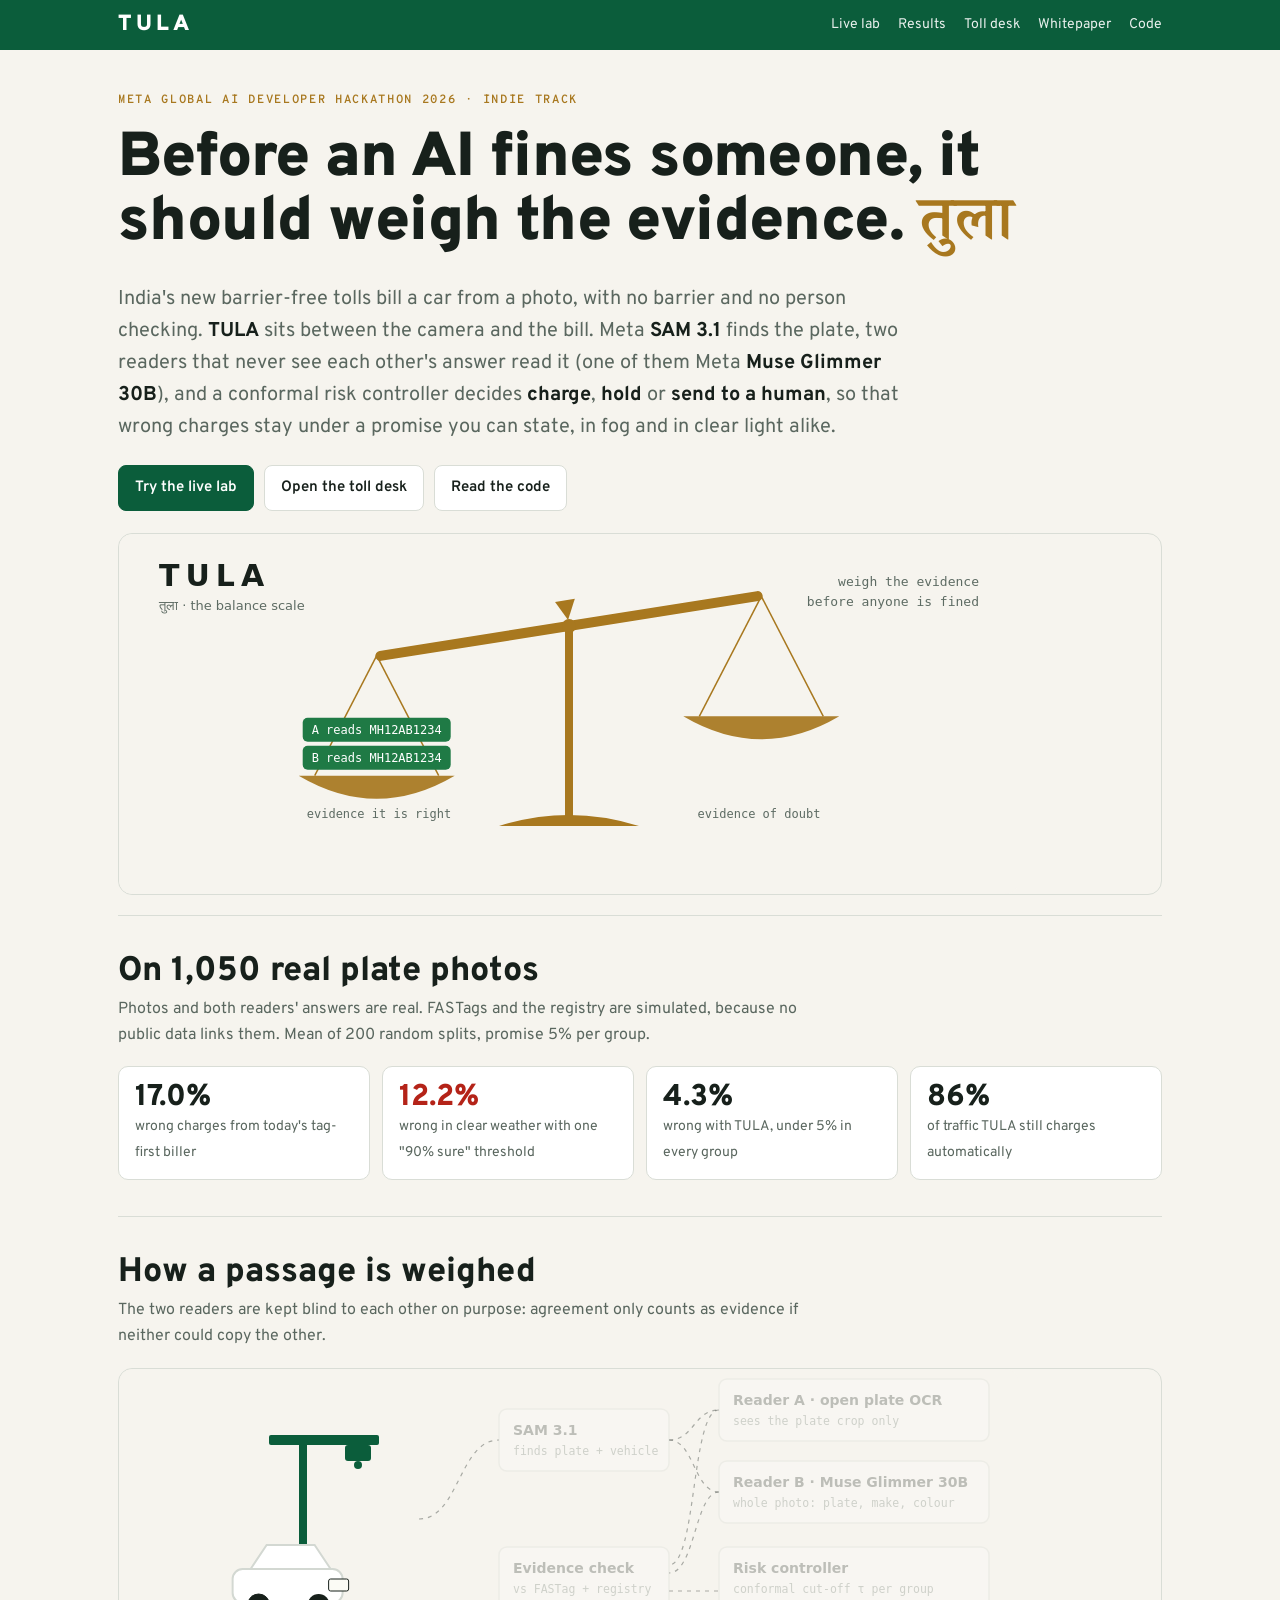
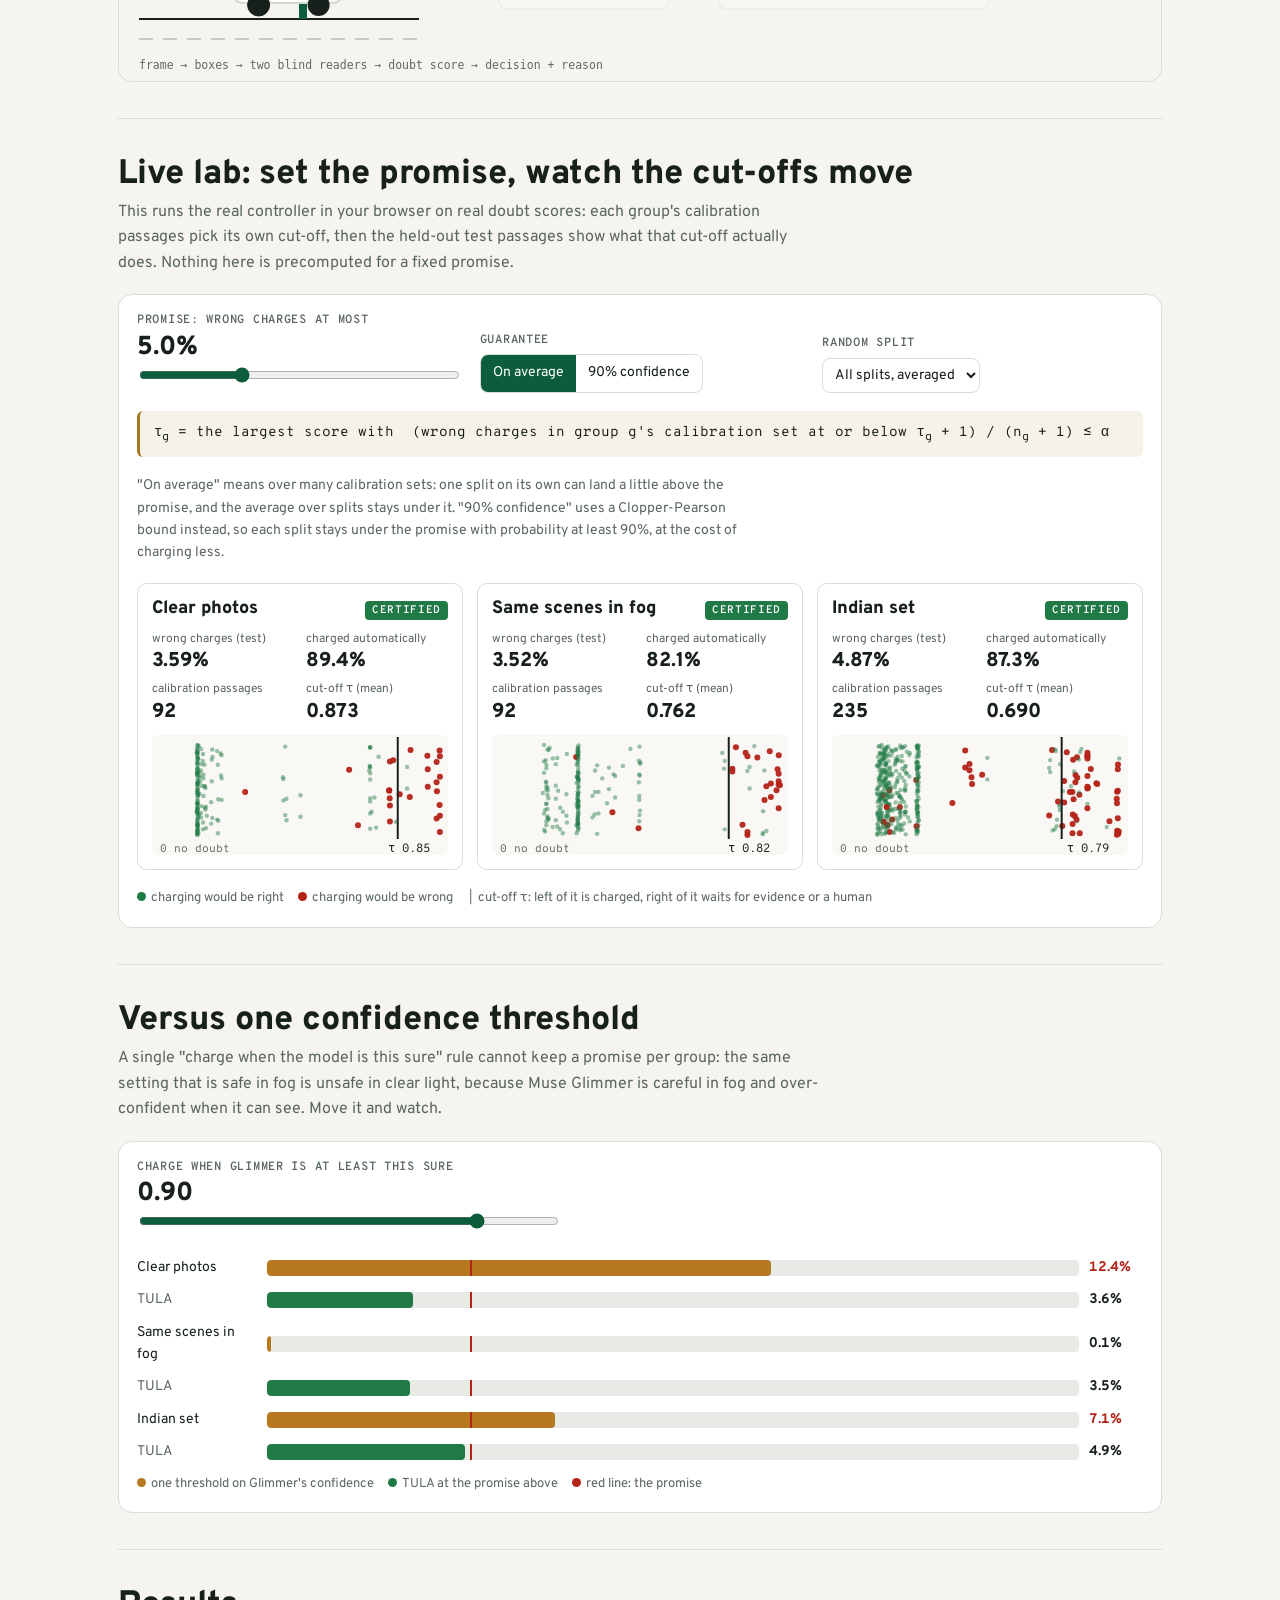
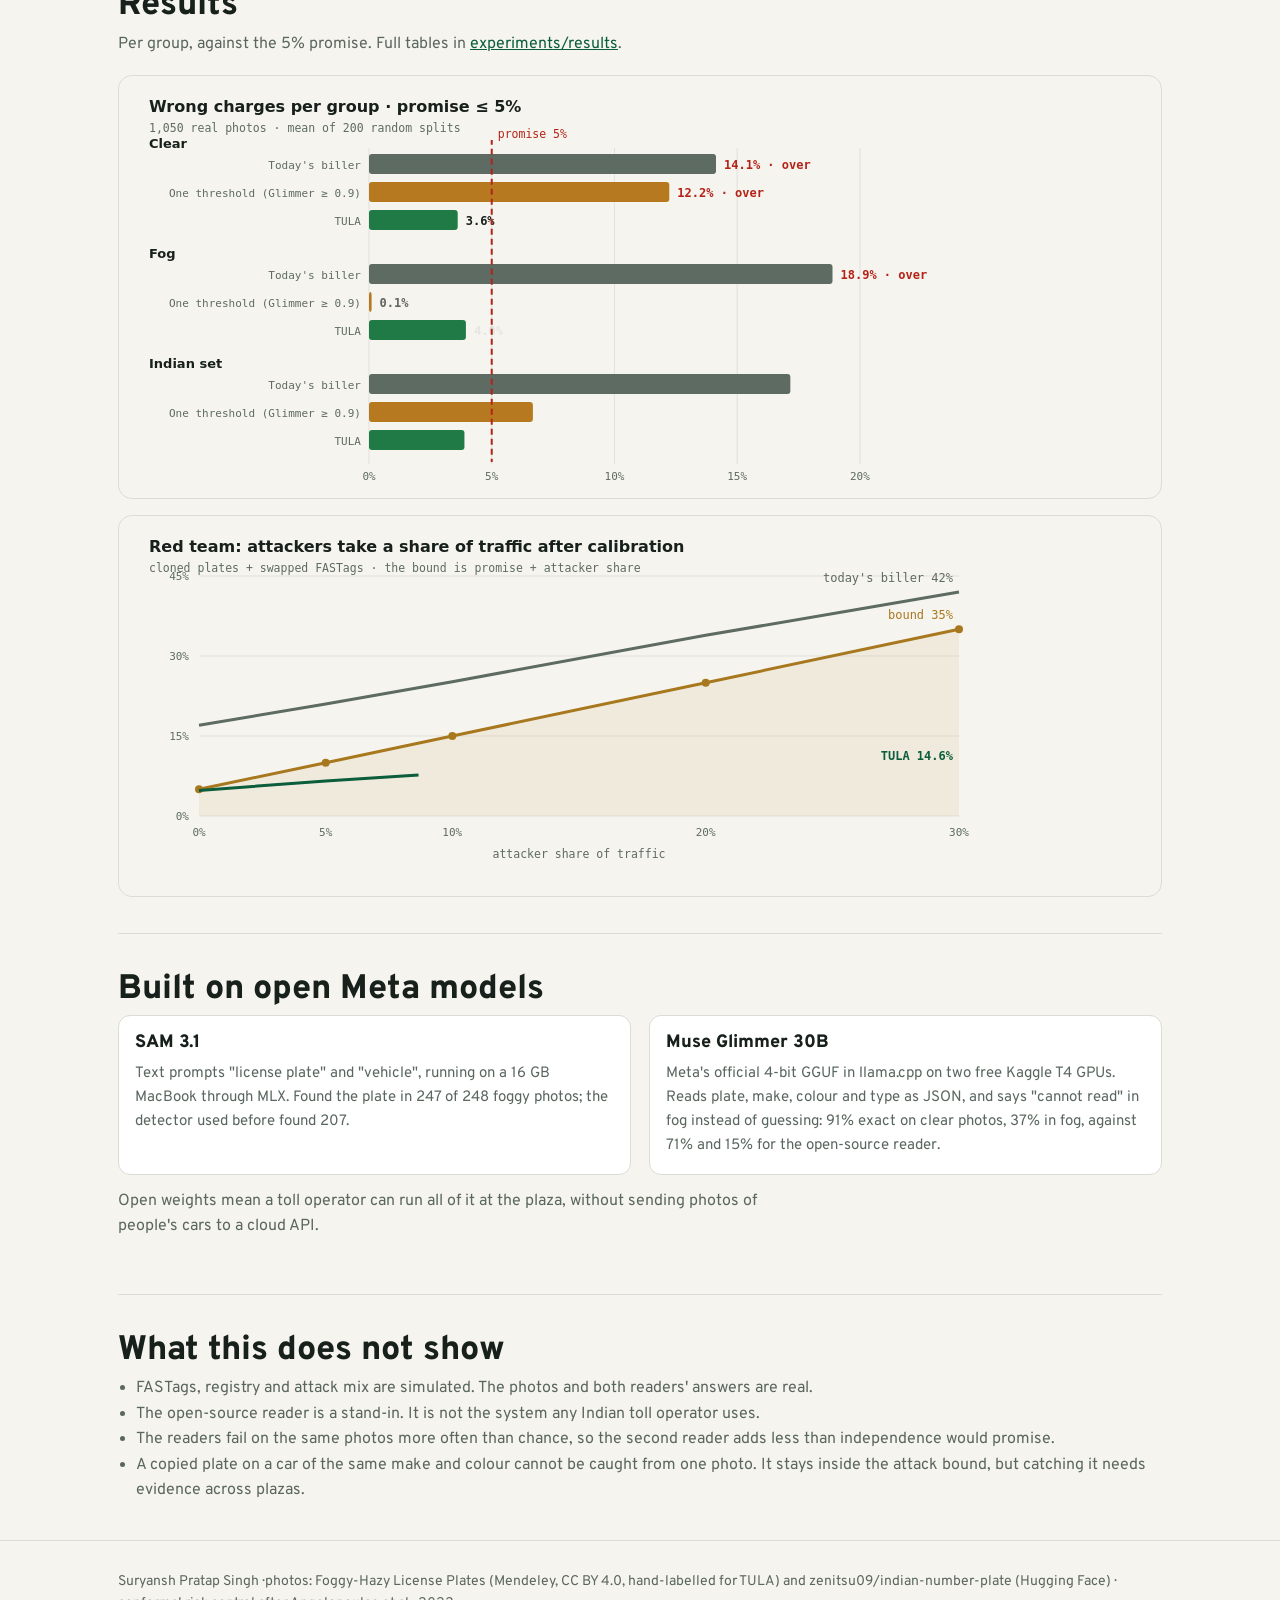
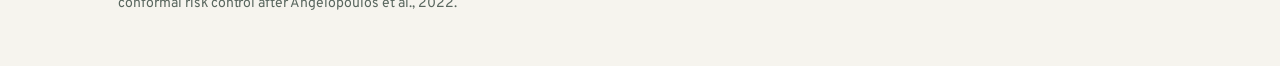
==== docs/index.html @ 4d586c51 "Website with a live conformal lab, animated SVG art, new README - docs/index.html: landing page; the" ====
<!doctype html>
<html lang="en">
<head>
<meta charset="utf-8">
<meta name="viewport" content="width=device-width, initial-scale=1, viewport-fit=cover">
<title>TULA · weigh the evidence</title>
<meta name="description" content="TULA is a safety layer for automatic toll billing. Meta SAM 3.1 and Muse Glimmer read the plate; conformal risk control keeps wrong charges under a stated promise in every group of traffic.">
<link rel="preconnect" href="https://fonts.googleapis.com">
<link rel="preconnect" href="https://fonts.gstatic.com" crossorigin>
<link rel="stylesheet" href="https://fonts.googleapis.com/css2?family=Overpass:wght@400;600;800;900&family=Overpass+Mono:wght@400;600&family=Noto+Serif+Devanagari:wght@600&display=swap">
<style>
:root {
  --bg: #f6f4ee; --panel: #ffffff; --ink: #17201b; --muted: #5a675f; --line: #d9ddd6;
  --sign: #0b5d3b; --sign-ink: #ffffff; --brass: #a8781f;
  --charge: #1f7a45; --hold: #b7791f; --review: #b42318;
  --display: "Overpass", "Arial Narrow", system-ui, sans-serif;
  --body: "Overpass", system-ui, -apple-system, "Segoe UI", sans-serif;
  --mono: "Overpass Mono", ui-monospace, "SF Mono", Menlo, monospace;
  --deva: "Noto Serif Devanagari", serif;
  color-scheme: light;
}
@media (prefers-color-scheme: dark) { :root:not([data-theme="light"]) {
  --bg: #0f1512; --panel: #161e1a; --ink: #e8eee9; --muted: #9aa9a0; --line: #2a3530;
  --sign: #1f9e66; --brass: #e0b04a; --charge: #3fb36f; --hold: #e0a43a; --review: #f0645a; color-scheme: dark } }
:root[data-theme="dark"] {
  --bg: #0f1512; --panel: #161e1a; --ink: #e8eee9; --muted: #9aa9a0; --line: #2a3530;
  --sign: #1f9e66; --brass: #e0b04a; --charge: #3fb36f; --hold: #e0a43a; --review: #f0645a; color-scheme: dark }
* { box-sizing: border-box; }
body { margin: 0; background: var(--bg); color: var(--ink); font: 16px/1.6 var(--body); }
a { color: var(--sign); }
.wrap { max-width: 1080px; margin: 0 auto; padding-left: max(18px, env(safe-area-inset-left, 0px)); padding-right: max(18px, env(safe-area-inset-right, 0px)); }
img { max-width: 100%; height: auto; display: block; }

/* the road sign header */
.sign { background: var(--sign); color: var(--sign-ink); }
.sign .wrap { display: flex; flex-wrap: wrap; align-items: center; justify-content: space-between; gap: 10px 24px; padding-block: 14px; }
.sign b { font: 900 22px/1 var(--display); letter-spacing: 0.18em; }
.sign nav { display: flex; flex-wrap: wrap; gap: 6px 18px; font-size: 14px; }
.sign nav a { color: var(--sign-ink); text-decoration: none; opacity: 0.9; }
.sign nav a:hover { opacity: 1; text-decoration: underline; }

header.hero { padding-block: 44px 20px; display: grid; gap: 22px; }
.kicker { font: 600 12px/1 var(--mono); letter-spacing: 0.14em; text-transform: uppercase; color: var(--brass); }
h1 { font: 900 clamp(34px, 6vw, 62px)/1.02 var(--display); margin: 0; text-wrap: balance; letter-spacing: -0.01em; }
h1 .deva { font-family: var(--deva); font-weight: 600; color: var(--brass); }
.lede { font-size: clamp(17px, 2.1vw, 20px); max-width: 62ch; margin: 0; color: var(--muted); text-wrap: pretty; }
.lede strong { color: var(--ink); }
.cta { display: flex; flex-wrap: wrap; gap: 10px; }
.btn { display: inline-flex; align-items: center; gap: 8px; padding: 10px 16px; border-radius: 8px; border: 1px solid var(--line); background: var(--panel); color: var(--ink); text-decoration: none; font-weight: 600; font-size: 15px; }
.btn.primary { background: var(--sign); color: var(--sign-ink); border-color: var(--sign); }
.art { border-radius: 14px; overflow: hidden; border: 1px solid var(--line); }

section { padding-block: 36px; border-top: 1px solid var(--line); }
h2 { font: 800 clamp(24px, 3.4vw, 34px)/1.15 var(--display); margin: 0 0 6px; text-wrap: balance; }
.sub { color: var(--muted); margin: 0 0 18px; max-width: 70ch; }
.num-row { display: grid; grid-template-columns: repeat(auto-fit, minmax(200px, 1fr)); gap: 12px; }
.num { background: var(--panel); border: 1px solid var(--line); border-radius: 10px; padding: 14px 16px; }
.num b { display: block; font: 800 30px/1.1 var(--display); }
.num span { font-size: 14px; color: var(--muted); }

/* lab */
.lab { background: var(--panel); border: 1px solid var(--line); border-radius: 14px; padding: 18px; display: grid; gap: 18px; }
.lab > *, .hero > *, section > * { min-width: 0; }
.controls { display: grid; grid-template-columns: repeat(auto-fit, minmax(230px, 1fr)); gap: 14px 22px; align-items: end; }
.ctl label { display: block; font: 600 12px/1.3 var(--mono); letter-spacing: 0.06em; text-transform: uppercase; color: var(--muted); margin-bottom: 6px; }
.ctl output { font: 800 26px/1 var(--display); display: block; margin-bottom: 4px; }
input[type=range] { width: 100%; accent-color: var(--sign); }
.seg { display: inline-flex; border: 1px solid var(--line); border-radius: 8px; overflow: hidden; }
.seg button { font: inherit; font-size: 14px; padding: 7px 12px; border: 0; background: transparent; color: var(--ink); cursor: pointer; }
.seg button[aria-pressed="true"] { background: var(--sign); color: var(--sign-ink); }
select { font: inherit; font-size: 14px; padding: 7px 8px; border-radius: 8px; border: 1px solid var(--line); background: var(--panel); color: var(--ink); }
.groups { display: grid; grid-template-columns: repeat(auto-fit, minmax(290px, 1fr)); gap: 14px; }
.g { border: 1px solid var(--line); border-radius: 10px; padding: 14px; display: grid; gap: 10px; min-width: 0; }
.g h3 { margin: 0; font: 800 18px/1.2 var(--display); display: flex; justify-content: space-between; gap: 8px; align-items: baseline; }
.badge { font: 600 11px/1 var(--mono); letter-spacing: 0.06em; text-transform: uppercase; padding: 4px 7px; border-radius: 4px; color: #fff; white-space: nowrap; }
.badge.ok { background: var(--charge); } .badge.no { background: var(--review); }
.stats { display: grid; grid-template-columns: 1fr 1fr; gap: 6px 12px; font-size: 14px; font-variant-numeric: tabular-nums; }
.stats div span { display: block; color: var(--muted); font-size: 12px; }
.stats div b { font: 800 20px/1.2 var(--display); }
.over { color: var(--review); }
canvas { width: 100%; height: 120px; display: block; border-radius: 6px; background: color-mix(in srgb, var(--bg) 60%, transparent); }
.legend { display: flex; flex-wrap: wrap; gap: 14px; font-size: 13px; color: var(--muted); }
.dot { display: inline-block; width: 9px; height: 9px; border-radius: 50%; margin-right: 5px; vertical-align: 0; }
.formula { font: 14px/1.7 var(--mono); background: color-mix(in srgb, var(--brass) 10%, var(--panel)); border-left: 3px solid var(--brass); padding: 10px 14px; border-radius: 6px; overflow-x: auto; }
.versus { display: grid; gap: 10px; }
.vrow { display: grid; grid-template-columns: minmax(70px, 120px) minmax(0, 1fr) 54px; gap: 10px; align-items: center; font-size: 14px; font-variant-numeric: tabular-nums; }
.track { position: relative; height: 16px; background: color-mix(in srgb, var(--line) 60%, transparent); border-radius: 4px; overflow: hidden; }
.track i { position: absolute; left: 0; top: 0; bottom: 0; border-radius: 4px; transition: width .35s cubic-bezier(.2,.8,.2,1); }
.track .promise { position: absolute; top: -2px; bottom: -2px; width: 2px; background: var(--review); transition: left .35s; }
.two { display: grid; grid-template-columns: minmax(0, 1fr) minmax(0, 1fr); gap: 18px; }
@media (max-width: 760px) { .two { grid-template-columns: minmax(0, 1fr); } }
.card { background: var(--panel); border: 1px solid var(--line); border-radius: 12px; padding: 16px; min-width: 0; }
.card h3 { margin: 0 0 8px; font: 800 18px/1.2 var(--display); }
.card p { margin: 0; color: var(--muted); font-size: 15px; }
ul.plain { margin: 0; padding-left: 18px; color: var(--muted); }
footer { padding-block: 30px 50px; color: var(--muted); font-size: 14px; border-top: 1px solid var(--line); }
:focus-visible { outline: 2px solid var(--brass); outline-offset: 2px; }
@media (prefers-reduced-motion: reduce) { .track i, .track .promise { transition: none; } }
</style>
</head>
<body>
<div class="sign"><div class="wrap">
  <b>TULA</b>
  <nav aria-label="Sections">
    <a href="#lab">Live lab</a><a href="#results">Results</a><a href="demo/">Toll desk</a>
    <a href="https://github.com/CopyNinja07-07/tula/blob/main/docs/WHITEPAPER.md">Whitepaper</a>
    <a href="https://github.com/CopyNinja07-07/tula">Code</a>
  </nav>
</div></div>

<div class="wrap">
  <header class="hero">
    <span class="kicker">Meta Global AI Developer Hackathon 2026 · Indie track</span>
    <h1>Before an AI fines someone, it should weigh the evidence. <span class="deva">तुला</span></h1>
    <p class="lede">India's new barrier-free tolls bill a car from a photo, with no barrier and no person checking. <strong>TULA</strong> sits between the camera and the bill. Meta <strong>SAM 3.1</strong> finds the plate, two readers that never see each other's answer read it (one of them Meta <strong>Muse Glimmer 30B</strong>), and a conformal risk controller decides <strong>charge</strong>, <strong>hold</strong> or <strong>send to a human</strong>, so that wrong charges stay under a promise you can state, in fog and in clear light alike.</p>
    <div class="cta">
      <a class="btn primary" href="#lab">Try the live lab</a>
      <a class="btn" href="demo/">Open the toll desk</a>
      <a class="btn" href="https://github.com/CopyNinja07-07/tula">Read the code</a>
    </div>
    <div class="art"><img src="assets/scale.svg" alt="Animated balance scale: agreeing plate reads tip it to charge, a contradicting FASTag tips it to review, fog leaves it level and the passage is held" width="900" height="360"></div>
  </header>

  <section aria-labelledby="h-numbers">
    <h2 id="h-numbers">On 1,050 real plate photos</h2>
    <p class="sub">Photos and both readers' answers are real. FASTags and the registry are simulated, because no public data links them. Mean of 200 random splits, promise 5% per group.</p>
    <div class="num-row">
      <div class="num"><b>17.0%</b><span>wrong charges from today's tag-first biller</span></div>
      <div class="num"><b class="over">12.2%</b><span>wrong in clear weather with one "90% sure" threshold</span></div>
      <div class="num"><b>4.3%</b><span>wrong with TULA, under 5% in every group</span></div>
      <div class="num"><b>86%</b><span>of traffic TULA still charges automatically</span></div>
    </div>
  </section>

  <section aria-labelledby="h-how">
    <h2 id="h-how">How a passage is weighed</h2>
    <p class="sub">The two readers are kept blind to each other on purpose: agreement only counts as evidence if neither could copy the other.</p>
    <div class="art"><img src="assets/pipeline.svg" alt="Animated pipeline: a car passes the gantry, SAM 3.1 boxes the plate, two readers read it, the evidence check and the controller produce charge, hold or review" width="900" height="312"></div>
  </section>

  <section id="lab" aria-labelledby="h-lab">
    <h2 id="h-lab">Live lab: set the promise, watch the cut-offs move</h2>
    <p class="sub">This runs the real controller in your browser on real doubt scores: each group's calibration passages pick its own cut-off, then the held-out test passages show what that cut-off actually does. Nothing here is precomputed for a fixed promise.</p>
    <div class="lab">
      <div class="controls">
        <div class="ctl"><label for="alpha">Promise: wrong charges at most</label><output id="alpha-out">5.0%</output>
          <input id="alpha" type="range" min="0.5" max="15" step="0.5" value="5" aria-describedby="alpha-help"></div>
        <div class="ctl"><label id="mode-l">Guarantee</label>
          <div class="seg" role="group" aria-labelledby="mode-l">
            <button type="button" data-mode="avg" aria-pressed="true">On average</button>
            <button type="button" data-mode="hp" aria-pressed="false">90% confidence</button>
          </div></div>
        <div class="ctl"><label for="split">Random split</label>
          <select id="split"><option value="all">All splits, averaged</option></select></div>
      </div>
      <div class="formula" id="alpha-help" aria-label="The rule each group's cut-off follows">τ<sub>g</sub> = the largest score with &nbsp;(wrong charges in group g's calibration set at or below τ<sub>g</sub> + 1) / (n<sub>g</sub> + 1) ≤ α</div>
      <p class="sub" style="margin:0;font-size:14px">"On average" means over many calibration sets: one split on its own can land a little above the promise, and the average over splits stays under it. "90% confidence" uses a Clopper-Pearson bound instead, so each split stays under the promise with probability at least 90%, at the cost of charging less.</p>
      <div class="groups" id="groups" aria-live="polite"></div>
      <div class="legend"><span><i class="dot" style="background:var(--charge)"></i>charging would be right</span><span><i class="dot" style="background:var(--review)"></i>charging would be wrong</span><span>│ cut-off τ: left of it is charged, right of it waits for evidence or a human</span></div>
    </div>
  </section>

  <section aria-labelledby="h-vs">
    <h2 id="h-vs">Versus one confidence threshold</h2>
    <p class="sub">A single "charge when the model is this sure" rule cannot keep a promise per group: the same setting that is safe in fog is unsafe in clear light, because Muse Glimmer is careful in fog and over-confident when it can see. Move it and watch.</p>
    <div class="lab">
      <div class="ctl" style="max-width:420px"><label for="thr">Charge when Glimmer is at least this sure</label><output id="thr-out">0.90</output>
        <input id="thr" type="range" min="0.5" max="0.99" step="0.01" value="0.9"></div>
      <div class="versus" id="versus"></div>
    </div>
  </section>

  <section id="results" aria-labelledby="h-res">
    <h2 id="h-res">Results</h2>
    <p class="sub">Per group, against the 5% promise. Full tables in <a href="https://github.com/CopyNinja07-07/tula/tree/main/experiments/results">experiments/results</a>.</p>
    <div class="art"><img src="assets/verdict.svg" alt="Bar chart of wrong charges per group: today's biller 14 to 19 percent, one threshold 12.2 percent in clear and 7.0 percent on the Indian set, TULA 3.6 to 4.6 percent" width="900" height="422"></div>
    <div style="height:16px"></div>
    <div class="art"><img src="assets/redteam.svg" alt="Line chart: as attackers take up to 30 percent of traffic, TULA's wrong charges stay under the bound of promise plus attacker share" width="900" height="380"></div>
  </section>

  <section aria-labelledby="h-meta">
    <h2 id="h-meta">Built on open Meta models</h2>
    <div class="two">
      <div class="card"><h3>SAM 3.1</h3><p>Text prompts "license plate" and "vehicle", running on a 16 GB MacBook through MLX. Found the plate in 247 of 248 foggy photos; the detector used before found 207.</p></div>
      <div class="card"><h3>Muse Glimmer 30B</h3><p>Meta's official 4-bit GGUF in llama.cpp on two free Kaggle T4 GPUs. Reads plate, make, colour and type as JSON, and says "cannot read" in fog instead of guessing: 91% exact on clear photos, 37% in fog, against 71% and 15% for the open-source reader.</p></div>
    </div>
    <p class="sub" style="margin-top:14px">Open weights mean a toll operator can run all of it at the plaza, without sending photos of people's cars to a cloud API.</p>
  </section>

  <section aria-labelledby="h-limits">
    <h2 id="h-limits">What this does not show</h2>
    <ul class="plain">
      <li>FASTags, registry and attack mix are simulated. The photos and both readers' answers are real.</li>
      <li>The open-source reader is a stand-in. It is not the system any Indian toll operator uses.</li>
      <li>The readers fail on the same photos more often than chance, so the second reader adds less than independence would promise.</li>
      <li>A copied plate on a car of the same make and colour cannot be caught from one photo. It stays inside the attack bound, but catching it needs evidence across plazas.</li>
    </ul>
  </section>
</div>

<footer><div class="wrap">
  Suryansh Pratap Singh · photos: Foggy-Hazy License Plates (Mendeley, CC BY 4.0, hand-labelled for TULA) and zenitsu09/indian-number-plate (Hugging Face) · conformal risk control after Angelopoulos et al., 2022.
</div></footer>

<script src="lab_data.js?v=30"></script>
<script>
(() => {
  const L = window.TULA_LAB; if (!L) return;
  const NAMES = { clear: "Clear photos", foggy: "Same scenes in fog", indian: "Indian set" };
  const $ = (s) => document.querySelector(s);
  const css = (v) => getComputedStyle(document.documentElement).getPropertyValue(v).trim();
  let mode = "avg";

  // ---- the controller, line for line from src/tula/crc.py ----
  function binomUcb(k, n, delta) {
    if (k >= n) return 1;
    const cdf = (p) => { let term = Math.pow(1 - p, n), total = term;
      for (let i = 0; i < k; i++) { term *= (n - i) / (i + 1) * p / (1 - p); total += term; } return total; };
    let lo = k / n, hi = 1;
    for (let i = 0; i < 60; i++) { const mid = (lo + hi) / 2; if (cdf(mid) >= delta) lo = mid; else hi = mid; }
    return lo;
  }
  function maxErrorsUcb(n, alpha, delta) { let k = -1; while (k + 1 <= n && binomUcb(k + 1, n, delta) <= alpha) k++; return k; }
  function crcThreshold(scores, wrong, alpha, delta) {
    const n = scores.length; let budget;
    if (delta == null) { if (n === 0 || 1 / (n + 1) > alpha) return null; budget = alpha * (n + 1) - 1; }
    else { budget = n ? maxErrorsUcb(n, alpha, delta) : -1; if (budget < 0) return null; }
    const idx = scores.map((s, i) => i).sort((a, b) => scores[a] - scores[b]);
    let best = -Infinity, errors = 0, i = 0;
    while (i < n) { let j = i; const s = scores[idx[i]];
      while (j < n && scores[idx[j]] === s) { errors += wrong[idx[j]]; j++; }
      if (errors > budget) break; best = s; i = j; }
    return best;
  }

  function byGroup(part, g) { const out = { s: [], w: [], bc: [], bw: [] };
    part.g.forEach((gi, i) => { if (gi !== g) return; out.s.push(part.s[i]); out.w.push(part.w[i]);
      if (part.bc) { out.bc.push(part.bc[i]); out.bw.push(part.bw[i]); } }); return out; }

  function evaluate(alpha, delta, splits) {
    return L.groups.map((name, g) => {
      let wrong = 0, charged = 0, n = 0, taus = [], cert = 0, ncal = 0, plot = null;
      splits.forEach((sp, k) => {
        const cal = byGroup(sp.cal, g), test = byGroup(sp.test, g);
        const tau = crcThreshold(cal.s, cal.w, alpha, delta);
        const ok = tau !== null && tau > -Infinity; if (ok) cert++;
        ncal += cal.s.length; taus.push(ok ? tau : null);
        test.s.forEach((s, i) => { n++; if (ok && s <= tau) { charged++; wrong += test.w[i]; } });
        if (k === 0) plot = { test, tau: ok ? tau : null };
      });
      return { name, wrong: wrong / n, auto: charged / n, cert, nsplits: splits.length, ncal: ncal / splits.length,
               tau: taus.filter((t) => t !== null), plot };
    });
  }

  function draw(canvas, test, tau) {
    const dpr = window.devicePixelRatio || 1, w = canvas.clientWidth, h = canvas.clientHeight;
    canvas.width = w * dpr; canvas.height = h * dpr; const c = canvas.getContext("2d"); c.scale(dpr, dpr);
    c.clearRect(0, 0, w, h);
    const pad = 8, X = (s) => pad + s * (w - 2 * pad);
    // deterministic jitter so the picture is stable between redraws
    test.s.forEach((s, i) => { const y = 10 + ((i * 2654435761) % 1000) / 1000 * (h - 30);
      c.fillStyle = test.w[i] ? css("--review") : css("--charge"); c.globalAlpha = test.w[i] ? 0.95 : 0.45;
      c.beginPath(); c.arc(X(s), y, test.w[i] ? 3 : 2.2, 0, 7); c.fill(); });
    c.globalAlpha = 1;
    if (tau !== null) { c.strokeStyle = css("--ink"); c.lineWidth = 2; c.beginPath(); c.moveTo(X(tau), 2); c.lineTo(X(tau), h - 16); c.stroke();
      c.fillStyle = css("--ink"); c.font = "12px " + css("--mono"); c.fillText("τ " + tau.toFixed(2), Math.min(X(tau) + 5, w - 60), h - 3); }
    c.fillStyle = css("--muted"); c.font = "11px " + css("--mono"); c.fillText("0 no doubt", pad, h - 3);
    if (tau === null) c.fillText("no certificate: nothing charged", Math.max(pad, w / 2 - 100), h / 2);
  }

  function render() {
    const alpha = +$("#alpha").value / 100, sel = $("#split").value;
    $("#alpha-out").textContent = (alpha * 100).toFixed(1) + "%";
    const splits = sel === "all" ? L.splits : [L.splits[+sel]];
    const res = evaluate(alpha, mode === "hp" ? 0.1 : null, splits);
    $("#groups").innerHTML = res.map((r, i) => `
      <div class="g"><h3>${NAMES[r.name]} <span class="badge ${r.cert === r.nsplits ? "ok" : "no"}">${r.cert === r.nsplits ? "certified" : r.cert ? `certified in ${r.cert}/${r.nsplits}` : "no certificate"}</span></h3>
        <div class="stats">
          <div><span>wrong charges (test)</span><b class="${r.wrong > alpha ? "over" : ""}">${(r.wrong * 100).toFixed(2)}%</b></div>
          <div><span>charged automatically</span><b>${(r.auto * 100).toFixed(1)}%</b></div>
          <div><span>calibration passages</span><b>${Math.round(r.ncal)}</b></div>
          <div><span>cut-off τ ${r.tau.length > 1 ? "(mean)" : ""}</span><b>${r.tau.length ? (r.tau.reduce((a, b) => a + b, 0) / r.tau.length).toFixed(3) : "none"}</b></div>
        </div>
        <canvas id="cv${i}" role="img" aria-label="Test passages of ${NAMES[r.name]} by doubt score, with the cut-off"></canvas>
      </div>`).join("");
    res.forEach((r, i) => draw(document.getElementById("cv" + i), r.plot.test, r.plot.tau));
    versus();
  }

  function versus() {
    const thr = +$("#thr").value, alpha = +$("#alpha").value / 100; $("#thr-out").textContent = thr.toFixed(2);
    const sel = $("#split").value, splits = sel === "all" ? L.splits : [L.splits[+sel]];
    const tula = evaluate(alpha, mode === "hp" ? 0.1 : null, splits);
    const max = 0.2;
    $("#versus").innerHTML = L.groups.map((name, g) => {
      let n = 0, wrong = 0; splits.forEach((sp) => { const t = byGroup(sp.test, g);
        t.bc.forEach((b, i) => { n++; if (b >= thr) wrong += t.bw[i]; }); });
      const one = wrong / n, tw = tula[g].wrong;
      const bar = (v, col) => `<div class="track"><i style="width:${Math.min(100, v / max * 100)}%;background:${col}"></i><span class="promise" style="left:${alpha / max * 100}%"></span></div>`;
      return `<div class="vrow"><span>${NAMES[name]}</span>${bar(one, "var(--hold)")}<b class="${one > alpha ? "over" : ""}">${(one * 100).toFixed(1)}%</b></div>
              <div class="vrow"><span style="color:var(--muted)">TULA</span>${bar(tw, "var(--charge)")}<b>${(tw * 100).toFixed(1)}%</b></div>`;
    }).join("") + `<div class="legend"><span><i class="dot" style="background:var(--hold)"></i>one threshold on Glimmer's confidence</span><span><i class="dot" style="background:var(--charge)"></i>TULA at the promise above</span><span><i class="dot" style="background:var(--review)"></i>red line: the promise</span></div>`;
  }

  const sel = $("#split"); L.splits.forEach((_, i) => sel.insertAdjacentHTML("beforeend", `<option value="${i}">Split ${i + 1}</option>`));
  document.querySelectorAll(".seg button").forEach((b) => b.addEventListener("click", () => {
    mode = b.dataset.mode; document.querySelectorAll(".seg button").forEach((x) => x.setAttribute("aria-pressed", String(x === b))); render(); }));
  $("#alpha").addEventListener("input", render); sel.addEventListener("change", render); $("#thr").addEventListener("input", versus);
  let rt; window.addEventListener("resize", () => { clearTimeout(rt); rt = setTimeout(render, 150); });
  render();
})();
</script>
</body>
</html>
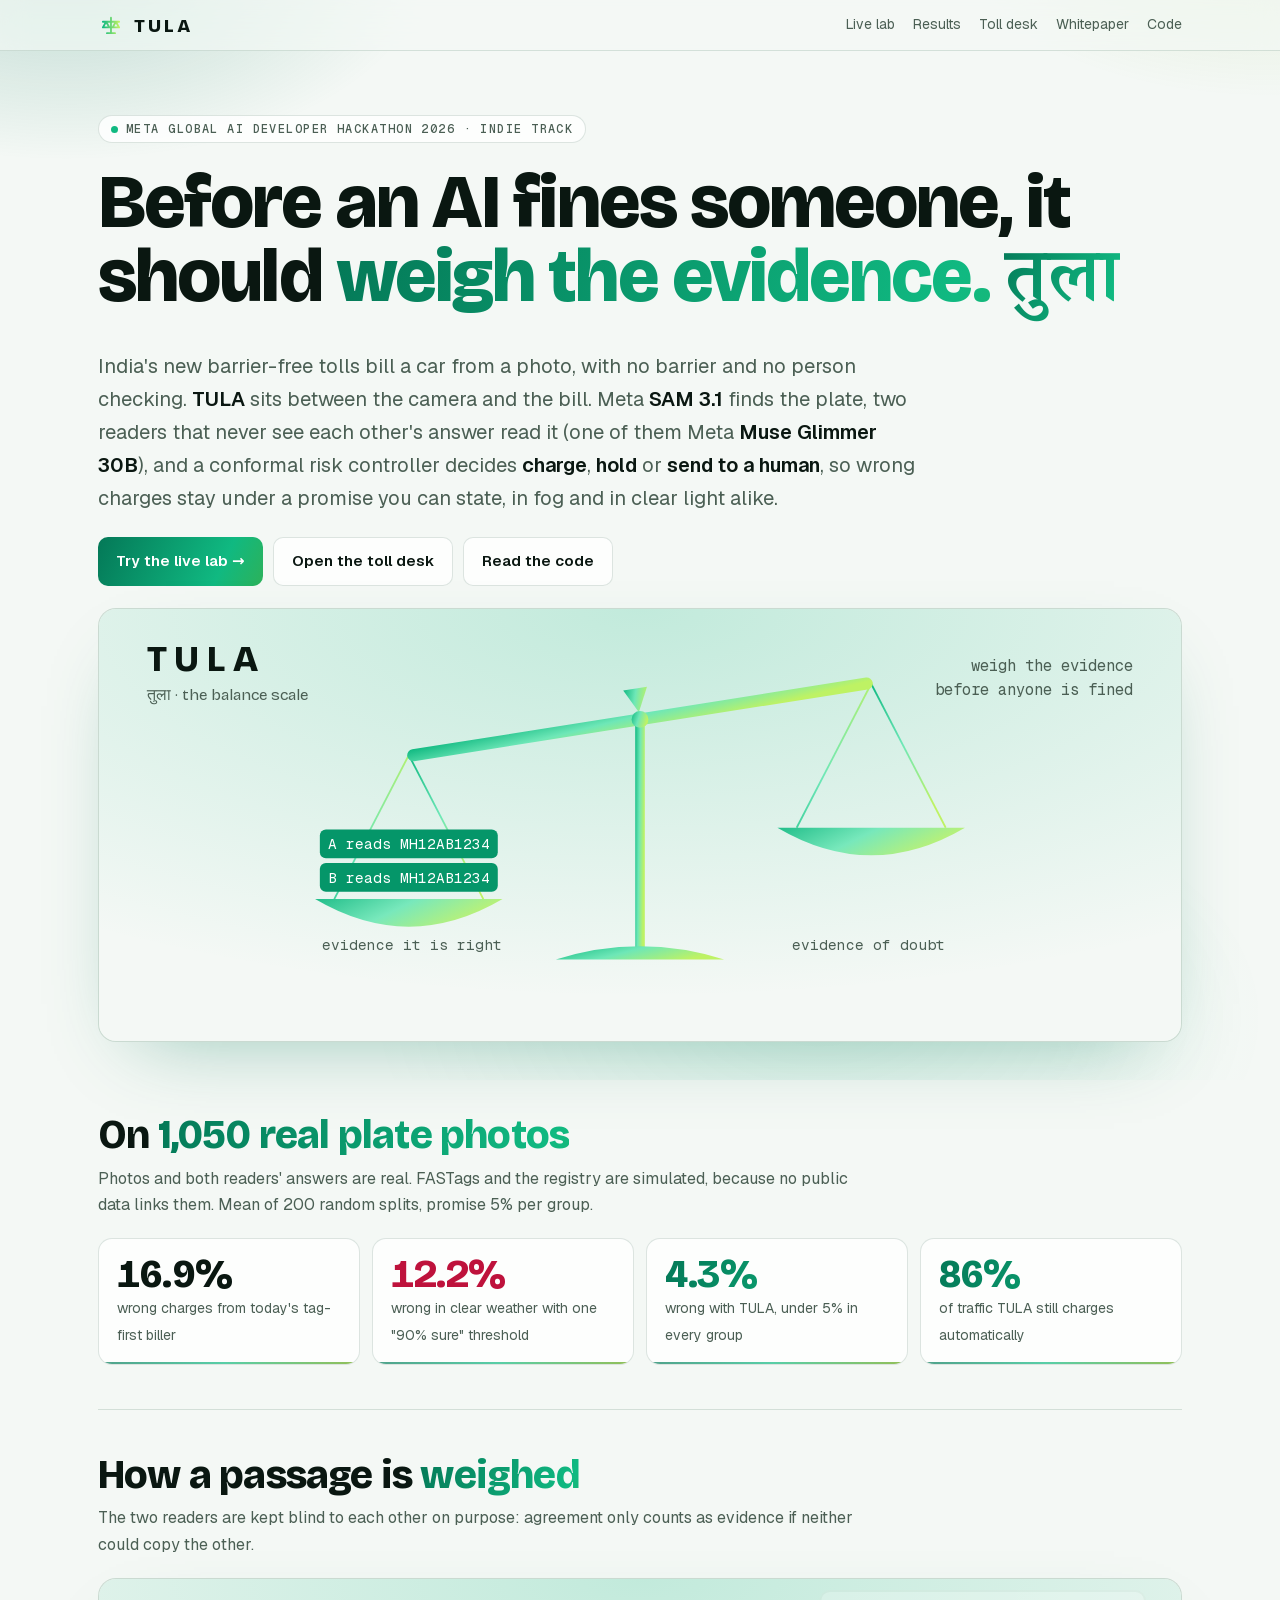
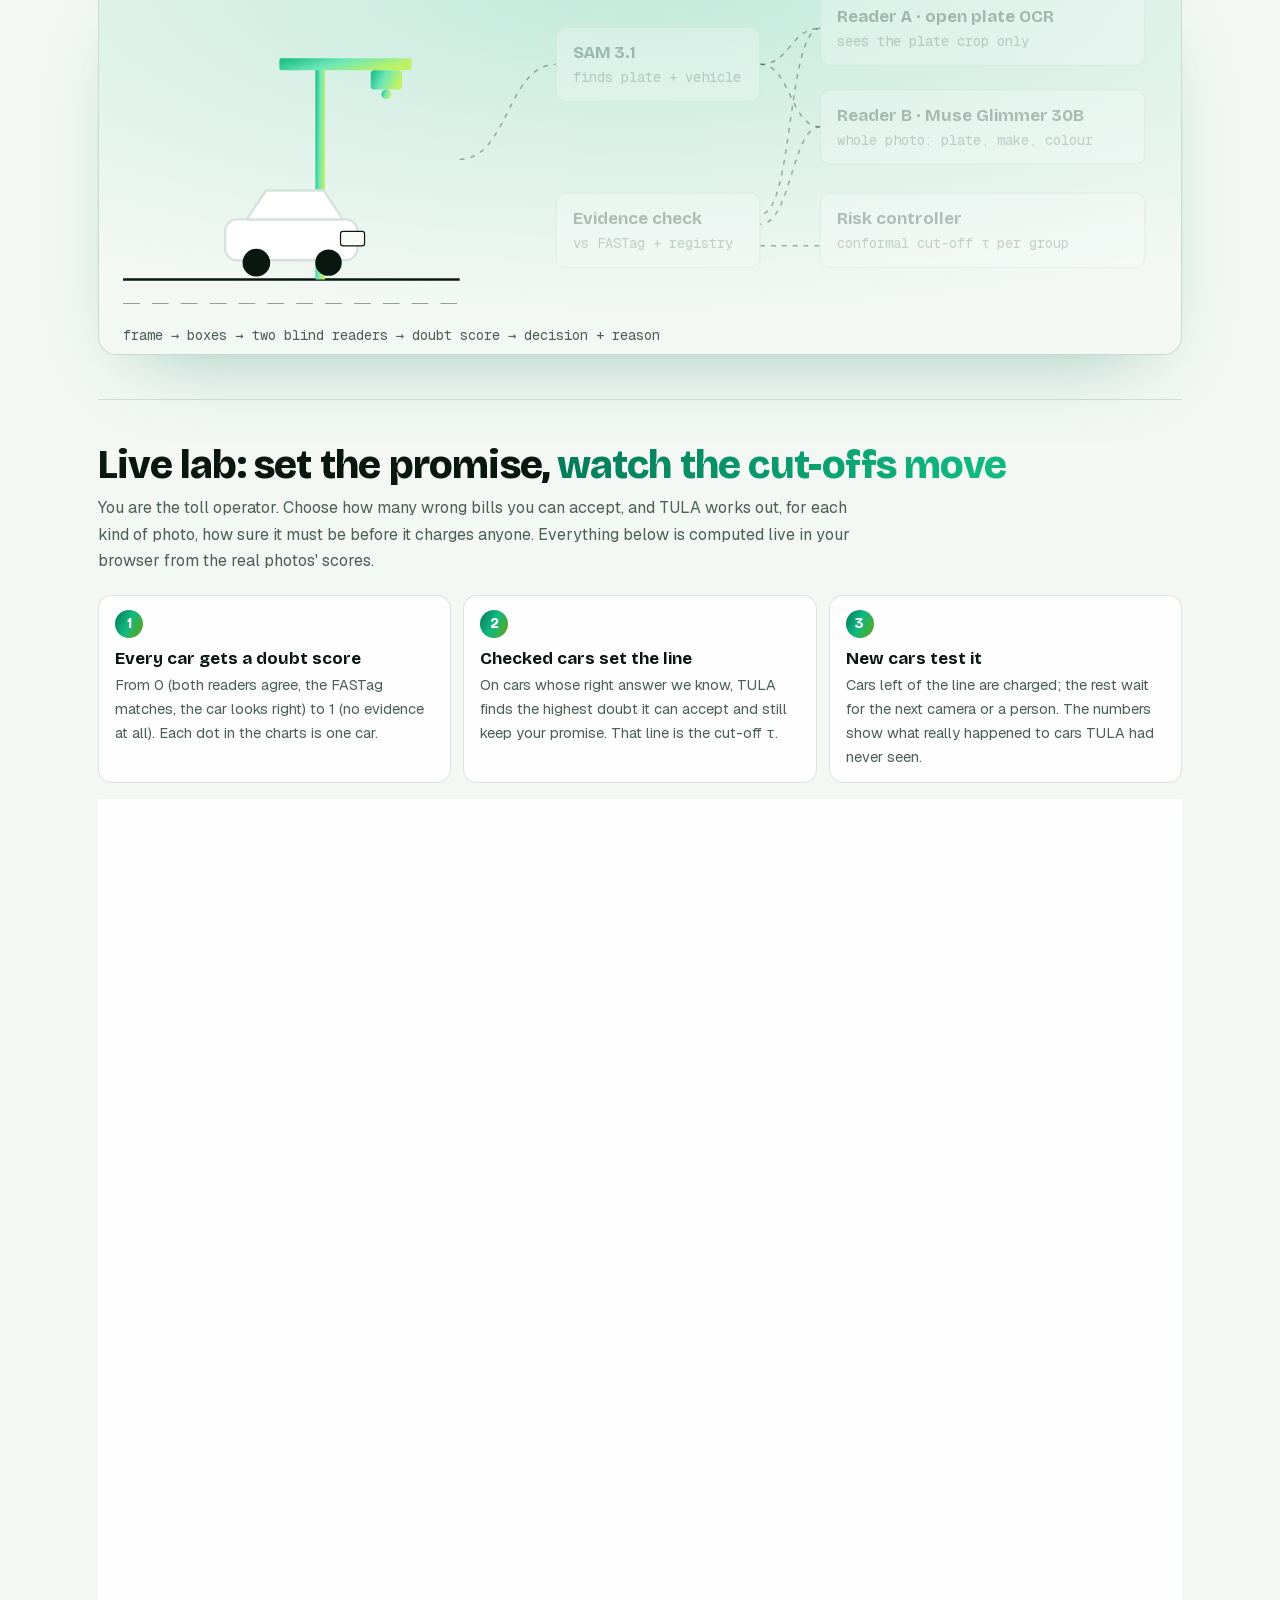
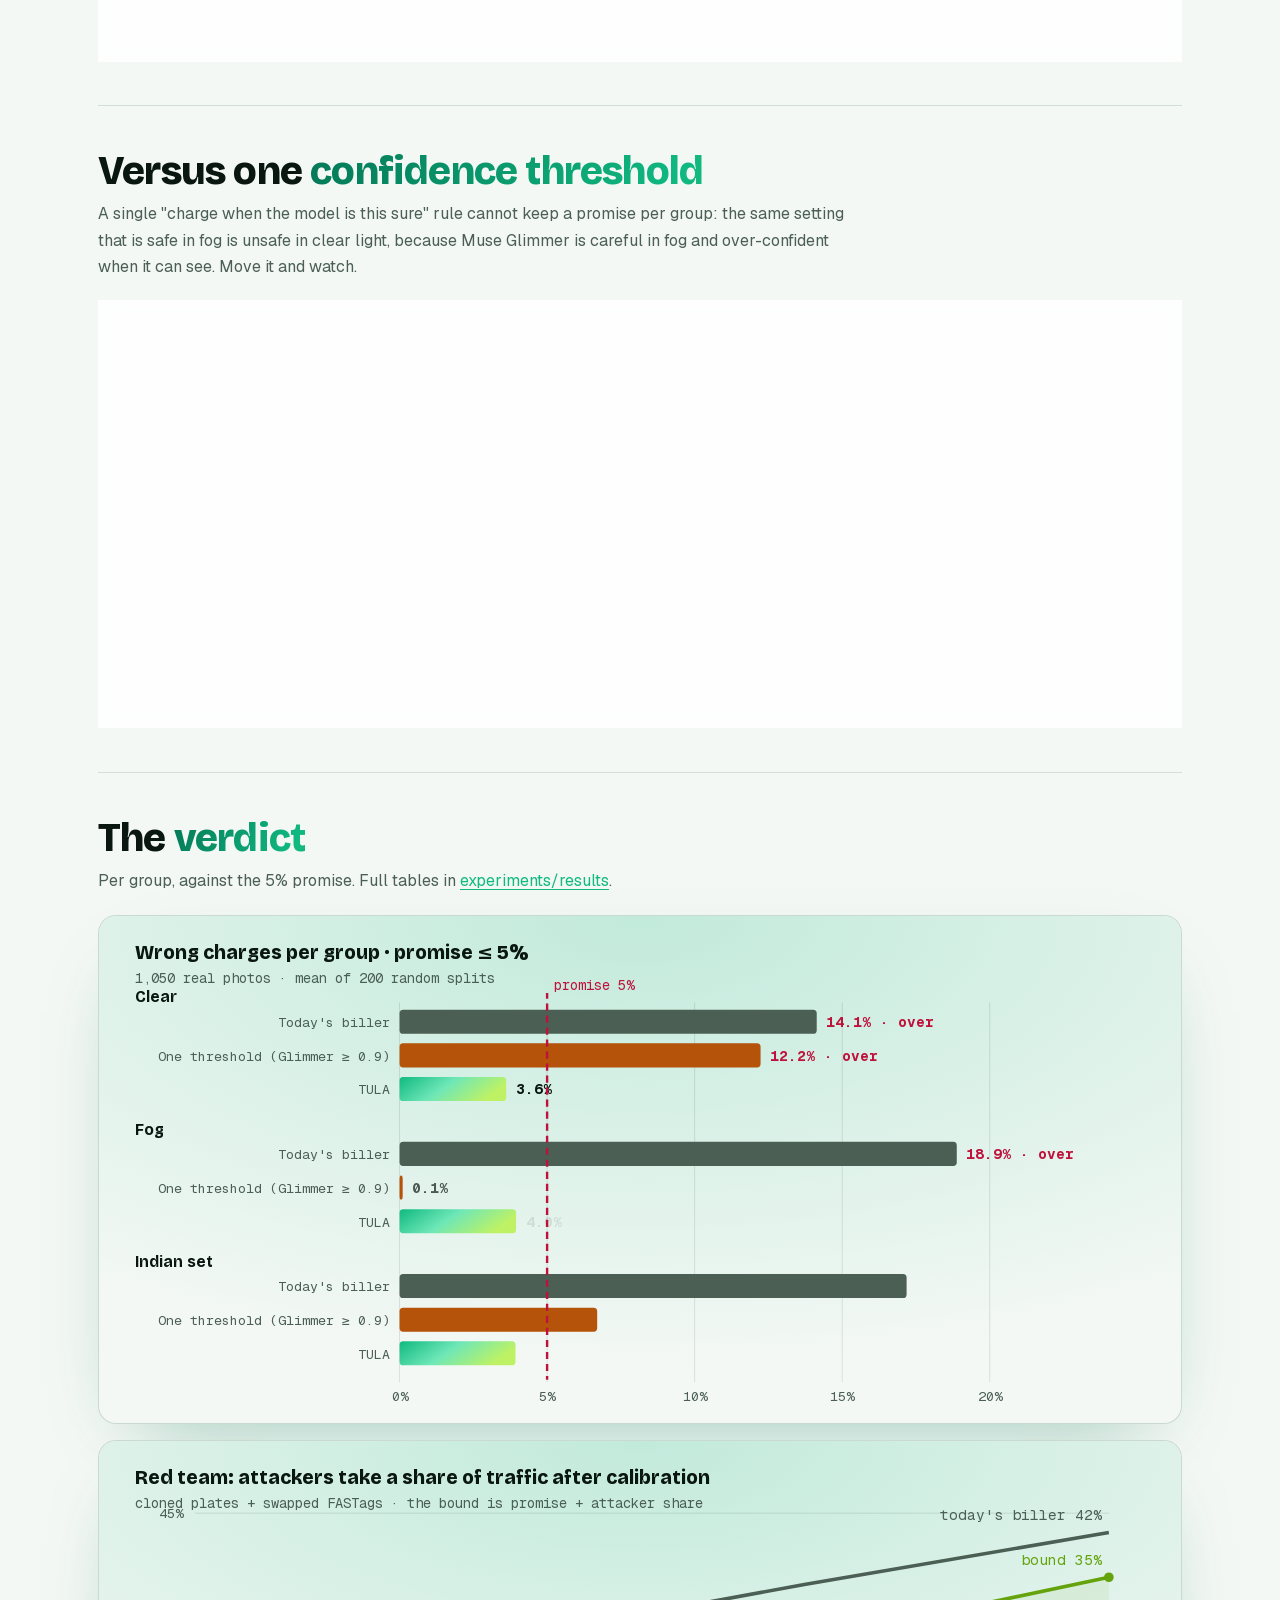
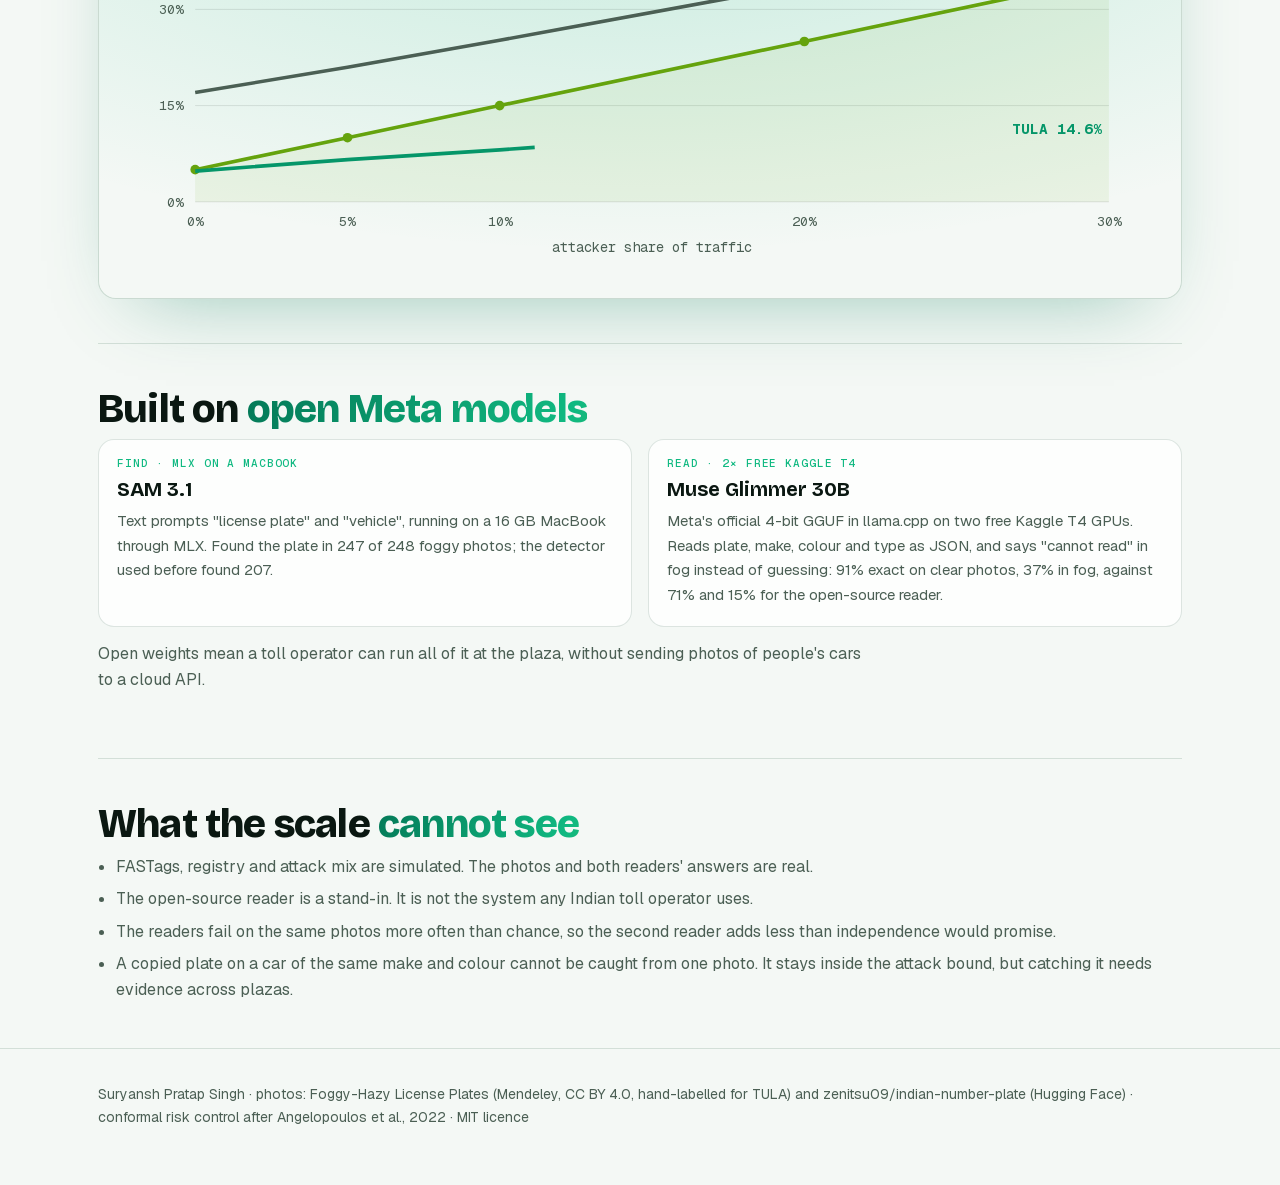
==== commit 1b4deab6: "Polish for submission: gradient design, self-hosted fonts, beginner-friendly lab, MIT licence - New " ====
--- a/docs/index.html
+++ b/docs/index.html
@@ -5,102 +5,161 @@
 <meta name="viewport" content="width=device-width, initial-scale=1, viewport-fit=cover">
 <title>TULA · weigh the evidence</title>
 <meta name="description" content="TULA is a safety layer for automatic toll billing. Meta SAM 3.1 and Muse Glimmer read the plate; conformal risk control keeps wrong charges under a stated promise in every group of traffic.">
-<link rel="preconnect" href="https://fonts.googleapis.com">
-<link rel="preconnect" href="https://fonts.gstatic.com" crossorigin>
-<link rel="stylesheet" href="https://fonts.googleapis.com/css2?family=Overpass:wght@400;600;800;900&family=Overpass+Mono:wght@400;600&family=Noto+Serif+Devanagari:wght@600&display=swap">
+<meta name="theme-color" content="#06100c">
+<link rel="icon" href="data:image/svg+xml,%3Csvg xmlns='http://www.w3.org/2000/svg' viewBox='0 0 64 64'%3E%3Cdefs%3E%3ClinearGradient id='g' x1='0' x2='1'%3E%3Cstop offset='0' stop-color='%2310b981'/%3E%3Cstop offset='1' stop-color='%23bef264'/%3E%3C/linearGradient%3E%3C/defs%3E%3Crect width='64' height='64' rx='14' fill='%2306100c'/%3E%3Cpath d='M12 24h40M32 14v38M20 24l-8 14h16zM44 24l-8 14h16z' stroke='url(%23g)' stroke-width='4' fill='none' stroke-linejoin='round'/%3E%3C/svg%3E">
+<link rel="preload" href="assets/fonts/bricolage-grotesque.woff2" as="font" type="font/woff2" crossorigin>
+<link rel="preload" href="assets/fonts/geist.woff2" as="font" type="font/woff2" crossorigin>
 <style>
+@font-face { font-family: "Bricolage Grotesque"; src: url(assets/fonts/bricolage-grotesque.woff2) format("woff2"); font-weight: 200 800; font-display: swap; }
+@font-face { font-family: "Geist"; src: url(assets/fonts/geist.woff2) format("woff2"); font-weight: 100 900; font-display: swap; }
+@font-face { font-family: "Geist Mono"; src: url(assets/fonts/geist-mono.woff2) format("woff2"); font-weight: 100 900; font-display: swap; }
+@font-face { font-family: "Tula Deva"; src: url(assets/fonts/tula-devanagari.woff2) format("woff2"); font-weight: 600; font-display: swap; }
+
+/* Dark first: a night highway, lit by an emerald-to-lime gradient. */
 :root {
-  --bg: #f6f4ee; --panel: #ffffff; --ink: #17201b; --muted: #5a675f; --line: #d9ddd6;
-  --sign: #0b5d3b; --sign-ink: #ffffff; --brass: #a8781f;
-  --charge: #1f7a45; --hold: #b7791f; --review: #b42318;
-  --display: "Overpass", "Arial Narrow", system-ui, sans-serif;
-  --body: "Overpass", system-ui, -apple-system, "Segoe UI", sans-serif;
-  --mono: "Overpass Mono", ui-monospace, "SF Mono", Menlo, monospace;
-  --deva: "Noto Serif Devanagari", serif;
-  color-scheme: light;
+  --bg: #06100c; --bg2: #0a1712; --panel: rgba(16, 30, 24, 0.72); --panel-solid: #0f1d17;
+  --ink: #ecf6f0; --muted: #93a99d; --line: rgba(148, 196, 170, 0.16);
+  --g1: #10b981; --g2: #6ee7b7; --g3: #bef264;
+  --grad: linear-gradient(115deg, var(--g1) 0%, var(--g2) 48%, var(--g3) 100%);
+  --charge: #34d399; --hold: #fbbf24; --review: #fb7185; --sign-ink: #04140d;
+  --display: "Bricolage Grotesque", "Avenir Next", system-ui, sans-serif;
+  --body: "Geist", system-ui, -apple-system, "Segoe UI", sans-serif;
+  --mono: "Geist Mono", ui-monospace, "SF Mono", Menlo, monospace;
+  --deva: "Tula Deva", "Noto Serif Devanagari", serif;
+  color-scheme: dark;
 }
-@media (prefers-color-scheme: dark) { :root:not([data-theme="light"]) {
-  --bg: #0f1512; --panel: #161e1a; --ink: #e8eee9; --muted: #9aa9a0; --line: #2a3530;
-  --sign: #1f9e66; --brass: #e0b04a; --charge: #3fb36f; --hold: #e0a43a; --review: #f0645a; color-scheme: dark } }
-:root[data-theme="dark"] {
-  --bg: #0f1512; --panel: #161e1a; --ink: #e8eee9; --muted: #9aa9a0; --line: #2a3530;
-  --sign: #1f9e66; --brass: #e0b04a; --charge: #3fb36f; --hold: #e0a43a; --review: #f0645a; color-scheme: dark }
+@media (prefers-color-scheme: light) { :root:not([data-theme="dark"]) {
+  --bg: #f4f8f5; --bg2: #e9f2ec; --panel: rgba(255, 255, 255, 0.82); --panel-solid: #ffffff;
+  --ink: #0a1711; --muted: #4b5f54; --line: rgba(20, 70, 45, 0.14);
+  --g1: #047857; --g2: #10b981; --g3: #65a30d;
+  --charge: #059669; --hold: #b45309; --review: #be123c; --sign-ink: #ffffff; color-scheme: light } }
+:root[data-theme="light"] {
+  --bg: #f4f8f5; --bg2: #e9f2ec; --panel: rgba(255, 255, 255, 0.82); --panel-solid: #ffffff;
+  --ink: #0a1711; --muted: #4b5f54; --line: rgba(20, 70, 45, 0.14);
+  --g1: #047857; --g2: #10b981; --g3: #65a30d;
+  --charge: #059669; --hold: #b45309; --review: #be123c; --sign-ink: #ffffff; color-scheme: light }
+
 * { box-sizing: border-box; }
-body { margin: 0; background: var(--bg); color: var(--ink); font: 16px/1.6 var(--body); }
-a { color: var(--sign); }
-.wrap { max-width: 1080px; margin: 0 auto; padding-left: max(18px, env(safe-area-inset-left, 0px)); padding-right: max(18px, env(safe-area-inset-right, 0px)); }
+html { scroll-behavior: smooth; }
+body { margin: 0; background: var(--bg); color: var(--ink); font: 16px/1.65 var(--body); -webkit-font-smoothing: antialiased; }
+body::before { /* slow drifting aurora behind everything */
+  content: ""; position: fixed; inset: -20vh -20vw; z-index: -1; pointer-events: none;
+  background:
+    radial-gradient(40vw 30vh at 18% 12%, color-mix(in srgb, var(--g1) 22%, transparent), transparent 70%),
+    radial-gradient(36vw 28vh at 85% 8%, color-mix(in srgb, var(--g3) 14%, transparent), transparent 70%),
+    radial-gradient(50vw 40vh at 60% 95%, color-mix(in srgb, var(--g2) 10%, transparent), transparent 70%);
+  animation: drift 26s ease-in-out infinite alternate; }
+@keyframes drift { to { transform: translate3d(3vw, 4vh, 0) rotate(4deg); } }
+a { color: var(--g2); text-underline-offset: 3px; }
+.wrap { max-width: 1120px; margin: 0 auto; padding-left: max(18px, env(safe-area-inset-left, 0px)); padding-right: max(18px, env(safe-area-inset-right, 0px)); }
 img { max-width: 100%; height: auto; display: block; }
-
-/* the road sign header */
-.sign { background: var(--sign); color: var(--sign-ink); }
-.sign .wrap { display: flex; flex-wrap: wrap; align-items: center; justify-content: space-between; gap: 10px 24px; padding-block: 14px; }
-.sign b { font: 900 22px/1 var(--display); letter-spacing: 0.18em; }
-.sign nav { display: flex; flex-wrap: wrap; gap: 6px 18px; font-size: 14px; }
-.sign nav a { color: var(--sign-ink); text-decoration: none; opacity: 0.9; }
-.sign nav a:hover { opacity: 1; text-decoration: underline; }
-
-header.hero { padding-block: 44px 20px; display: grid; gap: 22px; }
-.kicker { font: 600 12px/1 var(--mono); letter-spacing: 0.14em; text-transform: uppercase; color: var(--brass); }
-h1 { font: 900 clamp(34px, 6vw, 62px)/1.02 var(--display); margin: 0; text-wrap: balance; letter-spacing: -0.01em; }
-h1 .deva { font-family: var(--deva); font-weight: 600; color: var(--brass); }
-.lede { font-size: clamp(17px, 2.1vw, 20px); max-width: 62ch; margin: 0; color: var(--muted); text-wrap: pretty; }
-.lede strong { color: var(--ink); }
+.grad { background: var(--grad); -webkit-background-clip: text; background-clip: text; color: transparent; background-size: 200% 100%; animation: sheen 9s ease-in-out infinite alternate; }
+@keyframes sheen { to { background-position: 100% 0; } }
+
+/* top bar */
+.bar { position: sticky; top: 0; z-index: 10; backdrop-filter: blur(14px) saturate(140%); -webkit-backdrop-filter: blur(14px) saturate(140%);
+       background: color-mix(in srgb, var(--bg) 70%, transparent); border-bottom: 1px solid var(--line); }
+.bar .wrap { display: flex; flex-wrap: wrap; align-items: center; justify-content: space-between; gap: 8px 22px; padding-block: 12px; }
+.logo { display: flex; align-items: center; gap: 10px; font: 800 19px/1 var(--display); letter-spacing: 0.16em; color: var(--ink); text-decoration: none; }
+.logo svg { width: 26px; height: 26px; }
+.bar nav { display: flex; flex-wrap: wrap; gap: 4px 18px; font-size: 14px; }
+.bar nav a { color: var(--muted); text-decoration: none; transition: color .2s; }
+.bar nav a:hover { color: var(--ink); }
+
+header.hero { padding-block: 64px 28px; display: grid; gap: 22px; }
+.kicker { display: inline-flex; align-items: center; gap: 8px; font: 500 12px/1 var(--mono); letter-spacing: 0.12em; text-transform: uppercase; color: var(--muted);
+          border: 1px solid var(--line); border-radius: 999px; padding: 7px 12px; justify-self: start; background: var(--panel); }
+.kicker i { width: 7px; height: 7px; border-radius: 50%; background: var(--g2); box-shadow: 0 0 0 0 var(--g2); animation: ping 2.2s infinite; }
+@keyframes ping { 0% { box-shadow: 0 0 0 0 color-mix(in srgb, var(--g2) 70%, transparent); } 100% { box-shadow: 0 0 0 10px transparent; } }
+h1 { font: 800 clamp(38px, 6.6vw, 76px)/0.98 var(--display); margin: 0; text-wrap: balance; letter-spacing: -0.025em; }
+h1 .deva { font-family: var(--deva); font-weight: 600; letter-spacing: 0; }
+.lede { font-size: clamp(17px, 2vw, 20px); max-width: 64ch; margin: 0; color: var(--muted); text-wrap: pretty; }
+.lede strong { color: var(--ink); font-weight: 600; }
 .cta { display: flex; flex-wrap: wrap; gap: 10px; }
-.btn { display: inline-flex; align-items: center; gap: 8px; padding: 10px 16px; border-radius: 8px; border: 1px solid var(--line); background: var(--panel); color: var(--ink); text-decoration: none; font-weight: 600; font-size: 15px; }
-.btn.primary { background: var(--sign); color: var(--sign-ink); border-color: var(--sign); }
-.art { border-radius: 14px; overflow: hidden; border: 1px solid var(--line); }
-
-section { padding-block: 36px; border-top: 1px solid var(--line); }
-h2 { font: 800 clamp(24px, 3.4vw, 34px)/1.15 var(--display); margin: 0 0 6px; text-wrap: balance; }
-.sub { color: var(--muted); margin: 0 0 18px; max-width: 70ch; }
-.num-row { display: grid; grid-template-columns: repeat(auto-fit, minmax(200px, 1fr)); gap: 12px; }
-.num { background: var(--panel); border: 1px solid var(--line); border-radius: 10px; padding: 14px 16px; }
-.num b { display: block; font: 800 30px/1.1 var(--display); }
+.btn { display: inline-flex; align-items: center; gap: 8px; padding: 11px 18px; border-radius: 10px; border: 1px solid var(--line); background: var(--panel);
+       color: var(--ink); text-decoration: none; font-weight: 600; font-size: 15px; transition: transform .2s, border-color .2s; }
+.btn:hover { transform: translateY(-2px); border-color: color-mix(in srgb, var(--g2) 50%, transparent); }
+.btn.primary { background: var(--grad); background-size: 160% 100%; color: var(--sign-ink); border: 0; animation: sheen 6s ease-in-out infinite alternate; }
+.art img { width: 100%; }
+.art { border-radius: 18px; overflow: hidden; border: 1px solid var(--line); background: var(--bg2);
+       box-shadow: 0 30px 80px -40px color-mix(in srgb, var(--g1) 45%, transparent); }
+
+section { padding-block: 44px; }
+section + section { border-top: 1px solid var(--line); }
+h2 { font: 800 clamp(26px, 3.6vw, 40px)/1.08 var(--display); margin: 0 0 8px; text-wrap: balance; letter-spacing: -0.02em; }
+.sub { color: var(--muted); margin: 0 0 20px; max-width: 70ch; }
+.num-row { display: grid; grid-template-columns: repeat(auto-fit, minmax(210px, 1fr)); gap: 12px; }
+.num { background: var(--panel); border: 1px solid var(--line); border-radius: 14px; padding: 16px 18px; position: relative; overflow: hidden; }
+.num::after { content: ""; position: absolute; inset: auto 0 0 0; height: 2px; background: var(--grad); opacity: .7; }
+.num b { display: block; font: 800 38px/1.05 var(--display); letter-spacing: -0.02em; font-variant-numeric: tabular-nums; }
 .num span { font-size: 14px; color: var(--muted); }
+.over { color: var(--review); }
 
 /* lab */
-.lab { background: var(--panel); border: 1px solid var(--line); border-radius: 14px; padding: 18px; display: grid; gap: 18px; }
+.lab { background: var(--panel); border: 1px solid var(--line); border-radius: 18px; padding: 20px; display: grid; gap: 18px; backdrop-filter: blur(8px); }
 .lab > *, .hero > *, section > * { min-width: 0; }
 .controls { display: grid; grid-template-columns: repeat(auto-fit, minmax(230px, 1fr)); gap: 14px 22px; align-items: end; }
-.ctl label { display: block; font: 600 12px/1.3 var(--mono); letter-spacing: 0.06em; text-transform: uppercase; color: var(--muted); margin-bottom: 6px; }
-.ctl output { font: 800 26px/1 var(--display); display: block; margin-bottom: 4px; }
-input[type=range] { width: 100%; accent-color: var(--sign); }
-.seg { display: inline-flex; border: 1px solid var(--line); border-radius: 8px; overflow: hidden; }
-.seg button { font: inherit; font-size: 14px; padding: 7px 12px; border: 0; background: transparent; color: var(--ink); cursor: pointer; }
-.seg button[aria-pressed="true"] { background: var(--sign); color: var(--sign-ink); }
-select { font: inherit; font-size: 14px; padding: 7px 8px; border-radius: 8px; border: 1px solid var(--line); background: var(--panel); color: var(--ink); }
+.ctl label { display: block; font: 500 11.5px/1.3 var(--mono); letter-spacing: 0.08em; text-transform: uppercase; color: var(--muted); margin-bottom: 6px; }
+.ctl output { font: 800 30px/1 var(--display); display: block; margin-bottom: 6px; font-variant-numeric: tabular-nums; }
+input[type=range] { width: 100%; accent-color: var(--g2); }
+.seg { display: inline-flex; border: 1px solid var(--line); border-radius: 10px; overflow: hidden; }
+.seg button { font: inherit; font-size: 14px; padding: 8px 13px; border: 0; background: transparent; color: var(--ink); cursor: pointer; }
+.seg button[aria-pressed="true"] { background: var(--grad); color: var(--sign-ink); font-weight: 600; }
+select { font: inherit; font-size: 14px; padding: 8px 10px; border-radius: 10px; border: 1px solid var(--line); background: var(--panel-solid); color: var(--ink); }
 .groups { display: grid; grid-template-columns: repeat(auto-fit, minmax(290px, 1fr)); gap: 14px; }
-.g { border: 1px solid var(--line); border-radius: 10px; padding: 14px; display: grid; gap: 10px; min-width: 0; }
-.g h3 { margin: 0; font: 800 18px/1.2 var(--display); display: flex; justify-content: space-between; gap: 8px; align-items: baseline; }
-.badge { font: 600 11px/1 var(--mono); letter-spacing: 0.06em; text-transform: uppercase; padding: 4px 7px; border-radius: 4px; color: #fff; white-space: nowrap; }
-.badge.ok { background: var(--charge); } .badge.no { background: var(--review); }
+.g { border: 1px solid var(--line); border-radius: 14px; padding: 15px; display: grid; gap: 10px; min-width: 0; background: color-mix(in srgb, var(--bg) 40%, transparent); }
+.g h3 { margin: 0; font: 700 18px/1.2 var(--display); display: flex; justify-content: space-between; gap: 8px; align-items: baseline; }
+.badge { font: 600 10.5px/1 var(--mono); letter-spacing: 0.08em; text-transform: uppercase; padding: 5px 8px; border-radius: 999px; white-space: nowrap; }
+.badge.ok { background: color-mix(in srgb, var(--charge) 18%, transparent); color: var(--charge); border: 1px solid color-mix(in srgb, var(--charge) 40%, transparent); }
+.badge.no { background: color-mix(in srgb, var(--review) 18%, transparent); color: var(--review); border: 1px solid color-mix(in srgb, var(--review) 40%, transparent); }
 .stats { display: grid; grid-template-columns: 1fr 1fr; gap: 6px 12px; font-size: 14px; font-variant-numeric: tabular-nums; }
 .stats div span { display: block; color: var(--muted); font-size: 12px; }
-.stats div b { font: 800 20px/1.2 var(--display); }
-.over { color: var(--review); }
-canvas { width: 100%; height: 120px; display: block; border-radius: 6px; background: color-mix(in srgb, var(--bg) 60%, transparent); }
+.stats div b { font: 700 21px/1.2 var(--display); }
+canvas { width: 100%; height: 124px; display: block; border-radius: 10px; background: color-mix(in srgb, var(--bg) 70%, transparent); border: 1px solid var(--line); }
 .legend { display: flex; flex-wrap: wrap; gap: 14px; font-size: 13px; color: var(--muted); }
-.dot { display: inline-block; width: 9px; height: 9px; border-radius: 50%; margin-right: 5px; vertical-align: 0; }
-.formula { font: 14px/1.7 var(--mono); background: color-mix(in srgb, var(--brass) 10%, var(--panel)); border-left: 3px solid var(--brass); padding: 10px 14px; border-radius: 6px; overflow-x: auto; }
+.dot { display: inline-block; width: 9px; height: 9px; border-radius: 50%; margin-right: 5px; }
+.formula { font: 14px/1.7 var(--mono); background: color-mix(in srgb, var(--g1) 9%, transparent); border: 1px solid color-mix(in srgb, var(--g2) 25%, transparent);
+           border-left: 3px solid var(--g2); padding: 10px 14px; border-radius: 10px; overflow-x: auto; }
+.note { margin: 0; font-size: 14px; color: var(--muted); max-width: 80ch; }
 .versus { display: grid; gap: 10px; }
-.vrow { display: grid; grid-template-columns: minmax(70px, 120px) minmax(0, 1fr) 54px; gap: 10px; align-items: center; font-size: 14px; font-variant-numeric: tabular-nums; }
-.track { position: relative; height: 16px; background: color-mix(in srgb, var(--line) 60%, transparent); border-radius: 4px; overflow: hidden; }
-.track i { position: absolute; left: 0; top: 0; bottom: 0; border-radius: 4px; transition: width .35s cubic-bezier(.2,.8,.2,1); }
-.track .promise { position: absolute; top: -2px; bottom: -2px; width: 2px; background: var(--review); transition: left .35s; }
-.two { display: grid; grid-template-columns: minmax(0, 1fr) minmax(0, 1fr); gap: 18px; }
+.vrow { display: grid; grid-template-columns: minmax(70px, 130px) minmax(0, 1fr) 56px; gap: 10px; align-items: center; font-size: 14px; font-variant-numeric: tabular-nums; }
+.track { position: relative; height: 16px; background: color-mix(in srgb, var(--line) 80%, transparent); border-radius: 6px; overflow: hidden; }
+.track i { position: absolute; left: 0; top: 0; bottom: 0; border-radius: 6px; transition: width .4s cubic-bezier(.2,.8,.2,1); }
+.track .promise { position: absolute; top: -2px; bottom: -2px; width: 2px; background: var(--review); transition: left .35s; box-shadow: 0 0 10px var(--review); }
+.two { display: grid; grid-template-columns: minmax(0, 1fr) minmax(0, 1fr); gap: 16px; }
 @media (max-width: 760px) { .two { grid-template-columns: minmax(0, 1fr); } }
-.card { background: var(--panel); border: 1px solid var(--line); border-radius: 12px; padding: 16px; min-width: 0; }
-.card h3 { margin: 0 0 8px; font: 800 18px/1.2 var(--display); }
+.card { background: var(--panel); border: 1px solid var(--line); border-radius: 16px; padding: 18px; min-width: 0; }
+.card h3 { margin: 0 0 8px; font: 700 20px/1.2 var(--display); }
 .card p { margin: 0; color: var(--muted); font-size: 15px; }
-ul.plain { margin: 0; padding-left: 18px; color: var(--muted); }
-footer { padding-block: 30px 50px; color: var(--muted); font-size: 14px; border-top: 1px solid var(--line); }
-:focus-visible { outline: 2px solid var(--brass); outline-offset: 2px; }
-@media (prefers-reduced-motion: reduce) { .track i, .track .promise { transition: none; } }
+.card .tag { font: 500 11px/1 var(--mono); letter-spacing: .08em; text-transform: uppercase; color: var(--g2); display: block; margin-bottom: 8px; }
+ul.plain { margin: 0; padding-left: 18px; color: var(--muted); display: grid; gap: 6px; }
+footer { padding-block: 34px 56px; color: var(--muted); font-size: 14px; border-top: 1px solid var(--line); }
+
+.steps { display: grid; grid-template-columns: repeat(auto-fit, minmax(240px, 1fr)); gap: 12px; margin-bottom: 16px; }
+.step { background: var(--panel); border: 1px solid var(--line); border-radius: 14px; padding: 14px 16px; }
+.step b { display: inline-grid; place-items: center; width: 28px; height: 28px; border-radius: 50%; background: var(--grad); color: var(--sign-ink); font: 800 14px/1 var(--display); }
+.step h3 { font: 700 17px/1.25 var(--display); margin: 10px 0 4px; }
+.step p { margin: 0; font-size: 14.5px; color: var(--muted); }
+.mono { font-family: var(--mono); }
+.try { display: flex; flex-wrap: wrap; align-items: center; gap: 8px; font-size: 14px; color: var(--muted); }
+.try button { font: inherit; font-size: 13.5px; padding: 6px 12px; border-radius: 999px; border: 1px solid var(--line); background: transparent; color: var(--ink); cursor: pointer; transition: border-color .2s, background .2s; }
+.try button:hover { border-color: var(--g2); background: color-mix(in srgb, var(--g2) 10%, transparent); }
+.summary { margin: 0; font-size: 16.5px; line-height: 1.55; padding: 12px 16px; border-radius: 12px; background: color-mix(in srgb, var(--g1) 10%, transparent); border: 1px solid color-mix(in srgb, var(--g2) 22%, transparent); }
+.summary b { color: var(--g2); }
+.plain-line { margin: 0; font-size: 14px; color: var(--muted); }
+/* reveal on scroll */
+.reveal { opacity: 0; transform: translateY(18px); transition: opacity .8s ease, transform .8s cubic-bezier(.2,.8,.2,1); }
+.reveal.in { opacity: 1; transform: none; }
+:focus-visible { outline: 2px solid var(--g2); outline-offset: 2px; }
+@media (prefers-reduced-motion: reduce) {
+  body::before, .grad, .btn.primary, .kicker i { animation: none; }
+  .reveal { opacity: 1; transform: none; transition: none; }
+  .track i, .track .promise { transition: none; } }
 </style>
 </head>
 <body>
-<div class="sign"><div class="wrap">
-  <b>TULA</b>
+<div class="bar"><div class="wrap">
+  <a class="logo" href="#top" aria-label="TULA home"><svg viewBox="0 0 64 64" aria-hidden="true"><defs><linearGradient id="lg" x1="0" x2="1"><stop offset="0" stop-color="#10b981"/><stop offset="1" stop-color="#bef264"/></linearGradient></defs><path d="M12 24h40M32 14v38M20 24l-8 14h16zM44 24l-8 14h16zM22 52h20" stroke="url(#lg)" stroke-width="4.5" fill="none" stroke-linejoin="round" stroke-linecap="round"/></svg>TULA</a>
   <nav aria-label="Sections">
     <a href="#lab">Live lab</a><a href="#results">Results</a><a href="demo/">Toll desk</a>
     <a href="https://github.com/CopyNinja07-07/tula/blob/main/docs/WHITEPAPER.md">Whitepaper</a>
@@ -108,40 +167,51 @@
   </nav>
 </div></div>
 
-<div class="wrap">
+<div class="wrap" id="top">
   <header class="hero">
-    <span class="kicker">Meta Global AI Developer Hackathon 2026 · Indie track</span>
-    <h1>Before an AI fines someone, it should weigh the evidence. <span class="deva">तुला</span></h1>
-    <p class="lede">India's new barrier-free tolls bill a car from a photo, with no barrier and no person checking. <strong>TULA</strong> sits between the camera and the bill. Meta <strong>SAM 3.1</strong> finds the plate, two readers that never see each other's answer read it (one of them Meta <strong>Muse Glimmer 30B</strong>), and a conformal risk controller decides <strong>charge</strong>, <strong>hold</strong> or <strong>send to a human</strong>, so that wrong charges stay under a promise you can state, in fog and in clear light alike.</p>
+    <span class="kicker"><i></i>Meta Global AI Developer Hackathon 2026 · Indie track</span>
+    <h1>Before an AI fines someone, it should <span class="grad">weigh the evidence.</span> <span class="deva grad">तुला</span></h1>
+    <p class="lede">India's new barrier-free tolls bill a car from a photo, with no barrier and no person checking. <strong>TULA</strong> sits between the camera and the bill. Meta <strong>SAM 3.1</strong> finds the plate, two readers that never see each other's answer read it (one of them Meta <strong>Muse Glimmer 30B</strong>), and a conformal risk controller decides <strong>charge</strong>, <strong>hold</strong> or <strong>send to a human</strong>, so wrong charges stay under a promise you can state, in fog and in clear light alike.</p>
     <div class="cta">
-      <a class="btn primary" href="#lab">Try the live lab</a>
+      <a class="btn primary" href="#lab">Try the live lab →</a>
       <a class="btn" href="demo/">Open the toll desk</a>
       <a class="btn" href="https://github.com/CopyNinja07-07/tula">Read the code</a>
     </div>
     <div class="art"><img src="assets/scale.svg" alt="Animated balance scale: agreeing plate reads tip it to charge, a contradicting FASTag tips it to review, fog leaves it level and the passage is held" width="900" height="360"></div>
   </header>
 
-  <section aria-labelledby="h-numbers">
-    <h2 id="h-numbers">On 1,050 real plate photos</h2>
+  <section class="reveal" aria-labelledby="h-numbers">
+    <h2 id="h-numbers">On <span class="grad">1,050 real plate photos</span></h2>
     <p class="sub">Photos and both readers' answers are real. FASTags and the registry are simulated, because no public data links them. Mean of 200 random splits, promise 5% per group.</p>
     <div class="num-row">
-      <div class="num"><b>17.0%</b><span>wrong charges from today's tag-first biller</span></div>
-      <div class="num"><b class="over">12.2%</b><span>wrong in clear weather with one "90% sure" threshold</span></div>
-      <div class="num"><b>4.3%</b><span>wrong with TULA, under 5% in every group</span></div>
-      <div class="num"><b>86%</b><span>of traffic TULA still charges automatically</span></div>
-    </div>
-  </section>
-
-  <section aria-labelledby="h-how">
-    <h2 id="h-how">How a passage is weighed</h2>
+      <div class="num"><b data-count="17.0" data-suffix="%">17.0%</b><span>wrong charges from today's tag-first biller</span></div>
+      <div class="num"><b class="over" data-count="12.2" data-suffix="%">12.2%</b><span>wrong in clear weather with one "90% sure" threshold</span></div>
+      <div class="num"><b class="grad" data-count="4.3" data-suffix="%">4.3%</b><span>wrong with TULA, under 5% in every group</span></div>
+      <div class="num"><b class="grad" data-count="86" data-suffix="%" data-dp="0">86%</b><span>of traffic TULA still charges automatically</span></div>
+    </div>
+  </section>
+
+  <section class="reveal" aria-labelledby="h-how">
+    <h2 id="h-how">How a passage is <span class="grad">weighed</span></h2>
     <p class="sub">The two readers are kept blind to each other on purpose: agreement only counts as evidence if neither could copy the other.</p>
     <div class="art"><img src="assets/pipeline.svg" alt="Animated pipeline: a car passes the gantry, SAM 3.1 boxes the plate, two readers read it, the evidence check and the controller produce charge, hold or review" width="900" height="312"></div>
   </section>
 
-  <section id="lab" aria-labelledby="h-lab">
-    <h2 id="h-lab">Live lab: set the promise, watch the cut-offs move</h2>
-    <p class="sub">This runs the real controller in your browser on real doubt scores: each group's calibration passages pick its own cut-off, then the held-out test passages show what that cut-off actually does. Nothing here is precomputed for a fixed promise.</p>
+  <section id="lab" class="reveal" aria-labelledby="h-lab">
+    <h2 id="h-lab">Live lab: set the promise, <span class="grad">watch the cut-offs move</span></h2>
+    <p class="sub">You are the toll operator. Choose how many wrong bills you can accept, and TULA works out, for each kind of photo, how sure it must be before it charges anyone. Everything below is computed live in your browser from the real photos' scores.</p>
+    <div class="steps">
+      <div class="step"><b>1</b><h3>Every car gets a doubt score</h3><p>From 0 (both readers agree, the FASTag matches, the car looks right) to 1 (no evidence at all). Each dot in the charts is one car.</p></div>
+      <div class="step"><b>2</b><h3>Checked cars set the line</h3><p>On cars whose right answer we know, TULA finds the highest doubt it can accept and still keep your promise. That line is the cut-off <span class="mono">τ</span>.</p></div>
+      <div class="step"><b>3</b><h3>New cars test it</h3><p>Cars left of the line are charged; the rest wait for the next camera or a person. The numbers show what really happened to cars TULA had never seen.</p></div>
+    </div>
     <div class="lab">
+      <div class="try" role="group" aria-label="Try a setting"><span>Try:</span>
+        <button type="button" data-a="1">Very strict (1%)</button>
+        <button type="button" data-a="5">The 5% promise</button>
+        <button type="button" data-a="12">Relaxed (12%)</button>
+        <button type="button" data-hp="1">Promise per day, not on average</button>
+      </div>
       <div class="controls">
         <div class="ctl"><label for="alpha">Promise: wrong charges at most</label><output id="alpha-out">5.0%</output>
           <input id="alpha" type="range" min="0.5" max="15" step="0.5" value="5" aria-describedby="alpha-help"></div>
@@ -154,41 +224,43 @@
           <select id="split"><option value="all">All splits, averaged</option></select></div>
       </div>
       <div class="formula" id="alpha-help" aria-label="The rule each group's cut-off follows">τ<sub>g</sub> = the largest score with &nbsp;(wrong charges in group g's calibration set at or below τ<sub>g</sub> + 1) / (n<sub>g</sub> + 1) ≤ α</div>
-      <p class="sub" style="margin:0;font-size:14px">"On average" means over many calibration sets: one split on its own can land a little above the promise, and the average over splits stays under it. "90% confidence" uses a Clopper-Pearson bound instead, so each split stays under the promise with probability at least 90%, at the cost of charging less.</p>
-      <div class="groups" id="groups" aria-live="polite"></div>
+      <p class="note">"On average" means over many calibration sets: one split on its own can land a little above the promise, and the average over splits stays under it. "90% confidence" uses a Clopper-Pearson bound instead, so each split stays under the promise with probability at least 90%, at the cost of charging less.</p>
+      <p class="summary" id="summary" aria-live="polite"></p>
+      <div class="groups" id="groups"></div>
       <div class="legend"><span><i class="dot" style="background:var(--charge)"></i>charging would be right</span><span><i class="dot" style="background:var(--review)"></i>charging would be wrong</span><span>│ cut-off τ: left of it is charged, right of it waits for evidence or a human</span></div>
     </div>
   </section>
 
-  <section aria-labelledby="h-vs">
-    <h2 id="h-vs">Versus one confidence threshold</h2>
+  <section class="reveal" aria-labelledby="h-vs">
+    <h2 id="h-vs">Versus one <span class="grad">confidence threshold</span></h2>
     <p class="sub">A single "charge when the model is this sure" rule cannot keep a promise per group: the same setting that is safe in fog is unsafe in clear light, because Muse Glimmer is careful in fog and over-confident when it can see. Move it and watch.</p>
     <div class="lab">
       <div class="ctl" style="max-width:420px"><label for="thr">Charge when Glimmer is at least this sure</label><output id="thr-out">0.90</output>
         <input id="thr" type="range" min="0.5" max="0.99" step="0.01" value="0.9"></div>
+      <p class="plain-line">Orange is one fixed rule for every photo. Green is TULA at the promise you chose above. The red line is that promise: anything past it means more innocent drivers billed than promised.</p>
       <div class="versus" id="versus"></div>
     </div>
   </section>
 
-  <section id="results" aria-labelledby="h-res">
-    <h2 id="h-res">Results</h2>
+  <section id="results" class="reveal" aria-labelledby="h-res">
+    <h2 id="h-res">The <span class="grad">verdict</span></h2>
     <p class="sub">Per group, against the 5% promise. Full tables in <a href="https://github.com/CopyNinja07-07/tula/tree/main/experiments/results">experiments/results</a>.</p>
     <div class="art"><img src="assets/verdict.svg" alt="Bar chart of wrong charges per group: today's biller 14 to 19 percent, one threshold 12.2 percent in clear and 7.0 percent on the Indian set, TULA 3.6 to 4.6 percent" width="900" height="422"></div>
     <div style="height:16px"></div>
     <div class="art"><img src="assets/redteam.svg" alt="Line chart: as attackers take up to 30 percent of traffic, TULA's wrong charges stay under the bound of promise plus attacker share" width="900" height="380"></div>
   </section>
 
-  <section aria-labelledby="h-meta">
-    <h2 id="h-meta">Built on open Meta models</h2>
+  <section class="reveal" aria-labelledby="h-meta">
+    <h2 id="h-meta">Built on <span class="grad">open Meta models</span></h2>
     <div class="two">
-      <div class="card"><h3>SAM 3.1</h3><p>Text prompts "license plate" and "vehicle", running on a 16 GB MacBook through MLX. Found the plate in 247 of 248 foggy photos; the detector used before found 207.</p></div>
-      <div class="card"><h3>Muse Glimmer 30B</h3><p>Meta's official 4-bit GGUF in llama.cpp on two free Kaggle T4 GPUs. Reads plate, make, colour and type as JSON, and says "cannot read" in fog instead of guessing: 91% exact on clear photos, 37% in fog, against 71% and 15% for the open-source reader.</p></div>
+      <div class="card"><span class="tag">Find · MLX on a MacBook</span><h3>SAM 3.1</h3><p>Text prompts "license plate" and "vehicle", running on a 16 GB MacBook through MLX. Found the plate in 247 of 248 foggy photos; the detector used before found 207.</p></div>
+      <div class="card"><span class="tag">Read · 2× free Kaggle T4</span><h3>Muse Glimmer 30B</h3><p>Meta's official 4-bit GGUF in llama.cpp on two free Kaggle T4 GPUs. Reads plate, make, colour and type as JSON, and says "cannot read" in fog instead of guessing: 91% exact on clear photos, 37% in fog, against 71% and 15% for the open-source reader.</p></div>
     </div>
     <p class="sub" style="margin-top:14px">Open weights mean a toll operator can run all of it at the plaza, without sending photos of people's cars to a cloud API.</p>
   </section>
 
-  <section aria-labelledby="h-limits">
-    <h2 id="h-limits">What this does not show</h2>
+  <section class="reveal" aria-labelledby="h-limits">
+    <h2 id="h-limits">What the scale <span class="grad">cannot see</span></h2>
     <ul class="plain">
       <li>FASTags, registry and attack mix are simulated. The photos and both readers' answers are real.</li>
       <li>The open-source reader is a stand-in. It is not the system any Indian toll operator uses.</li>
@@ -199,9 +271,27 @@
 </div>
 
 <footer><div class="wrap">
-  Suryansh Pratap Singh · photos: Foggy-Hazy License Plates (Mendeley, CC BY 4.0, hand-labelled for TULA) and zenitsu09/indian-number-plate (Hugging Face) · conformal risk control after Angelopoulos et al., 2022.
+  Suryansh Pratap Singh · photos: Foggy-Hazy License Plates (Mendeley, CC BY 4.0, hand-labelled for TULA) and zenitsu09/indian-number-plate (Hugging Face) · conformal risk control after Angelopoulos et al., 2022 · MIT licence
 </div></footer>
 
+<script>
+// Count-up numbers and reveal-on-scroll. Both stay still if the viewer prefers less motion.
+(() => {
+  const still = matchMedia("(prefers-reduced-motion: reduce)").matches;
+  const io = new IntersectionObserver((entries) => entries.forEach((e) => {
+    if (!e.isIntersecting) return;
+    e.target.classList.add("in"); io.unobserve(e.target);
+    e.target.querySelectorAll("[data-count]").forEach((el) => {
+      if (still) return;
+      const end = +el.dataset.count, dp = el.dataset.dp ? +el.dataset.dp : 1, suf = el.dataset.suffix || "", t0 = performance.now();
+      const step = (t) => { const k = Math.min(1, (t - t0) / 1400), v = end * (1 - Math.pow(1 - k, 3));
+        el.textContent = v.toFixed(dp) + suf; if (k < 1) requestAnimationFrame(step); };
+      requestAnimationFrame(step);
+    });
+  }), { threshold: 0.15 });
+  document.querySelectorAll(".reveal").forEach((el) => io.observe(el));
+})();
+</script>
 <script src="lab_data.js?v=30"></script>
 <script>
 (() => {
@@ -282,9 +372,12 @@
           <div><span>calibration passages</span><b>${Math.round(r.ncal)}</b></div>
           <div><span>cut-off τ ${r.tau.length > 1 ? "(mean)" : ""}</span><b>${r.tau.length ? (r.tau.reduce((a, b) => a + b, 0) / r.tau.length).toFixed(3) : "none"}</b></div>
         </div>
+        <p class="plain-line">${r.cert === 0 ? "Too few checked cars to make this promise, so nothing in this group is charged automatically." : `Out of 100 cars like these, about <b>${Math.round(r.auto * 100)}</b> are charged straight away and about <b>${(r.wrong * 100).toFixed(1)}</b> of those 100 are charged wrongly.`}</p>
         <canvas id="cv${i}" role="img" aria-label="Test passages of ${NAMES[r.name]} by doubt score, with the cut-off"></canvas>
       </div>`).join("");
     res.forEach((r, i) => draw(document.getElementById("cv" + i), r.plot.test, r.plot.tau));
+    const kept = res.every((r) => r.wrong <= alpha), auto = res.reduce((a, r) => a + r.auto, 0) / res.length;
+    $("#summary").innerHTML = `With a promise of <b>at most ${(alpha * 100).toFixed(1)}% wrong bills</b>${mode === "hp" ? " (kept with 90% confidence)" : ""}, TULA charges about <b>${Math.round(auto * 100)}%</b> of cars automatically and ${kept ? "keeps the promise in <b>every</b> group" : "goes over in a group on this split (the promise is about the average over splits)"}. The other cars are not let off: they wait for another camera or a person.`;
     versus();
   }
 
@@ -307,6 +400,11 @@
   document.querySelectorAll(".seg button").forEach((b) => b.addEventListener("click", () => {
     mode = b.dataset.mode; document.querySelectorAll(".seg button").forEach((x) => x.setAttribute("aria-pressed", String(x === b))); render(); }));
   $("#alpha").addEventListener("input", render); sel.addEventListener("change", render); $("#thr").addEventListener("input", versus);
+  document.querySelectorAll(".try button").forEach((b) => b.addEventListener("click", () => {
+    if (b.dataset.a) { $("#alpha").value = b.dataset.a; }
+    if (b.dataset.hp) { const hp = mode !== "hp"; mode = hp ? "hp" : "avg";
+      document.querySelectorAll(".seg button").forEach((x) => x.setAttribute("aria-pressed", String(x.dataset.mode === mode))); }
+    render(); }));
   let rt; window.addEventListener("resize", () => { clearTimeout(rt); rt = setTimeout(render, 150); });
   render();
 })();
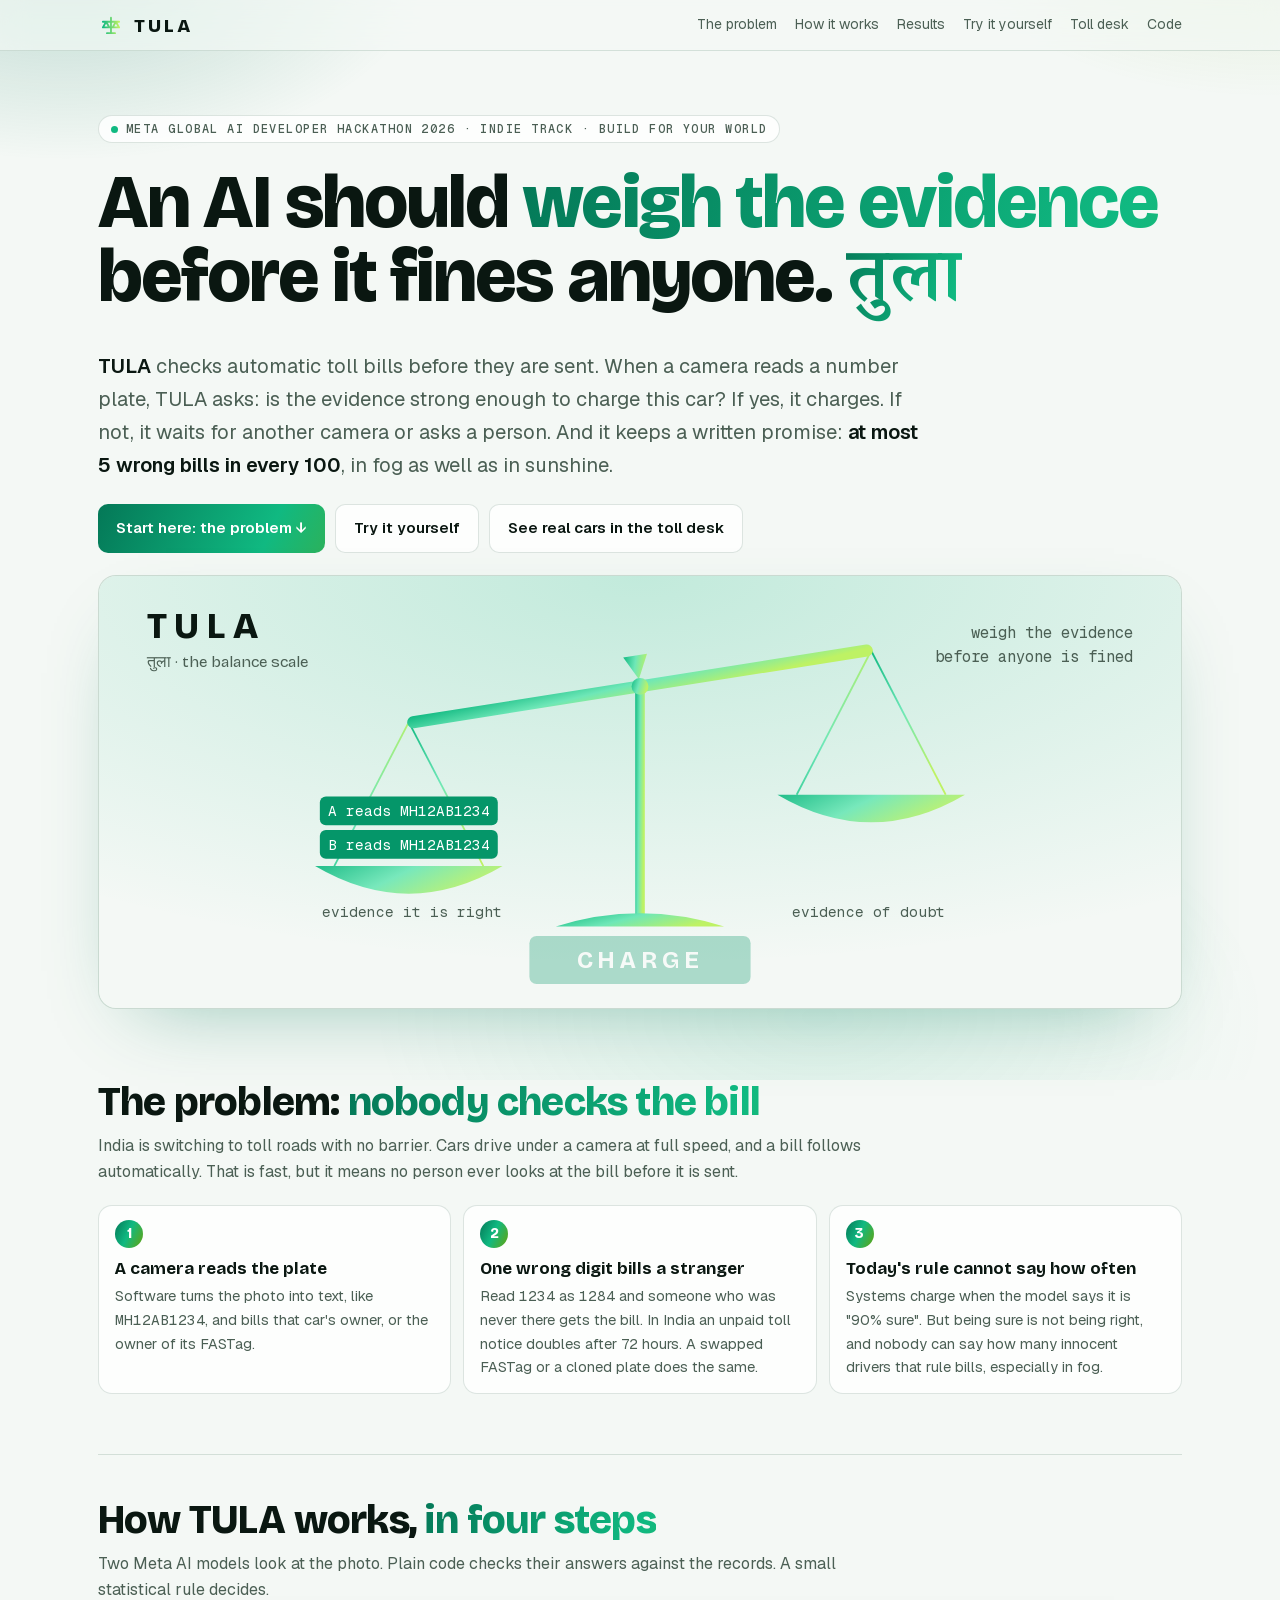
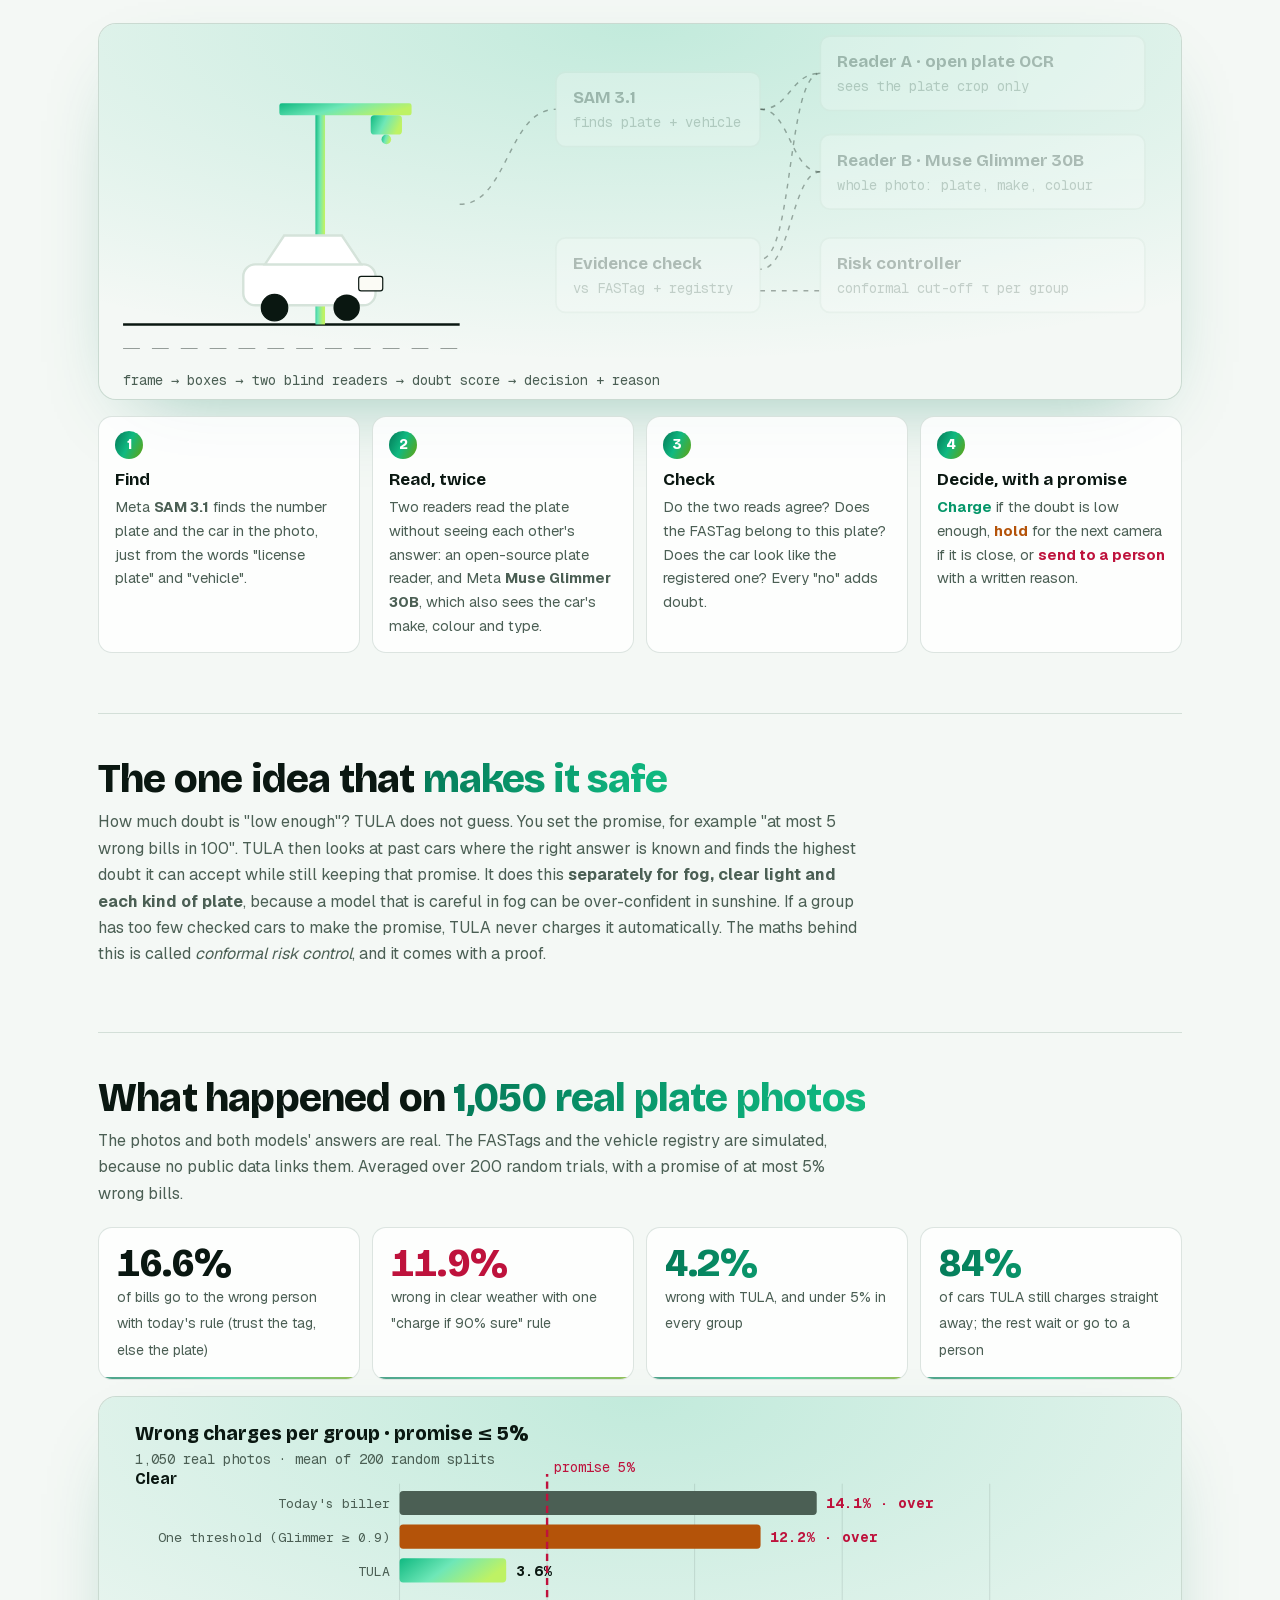
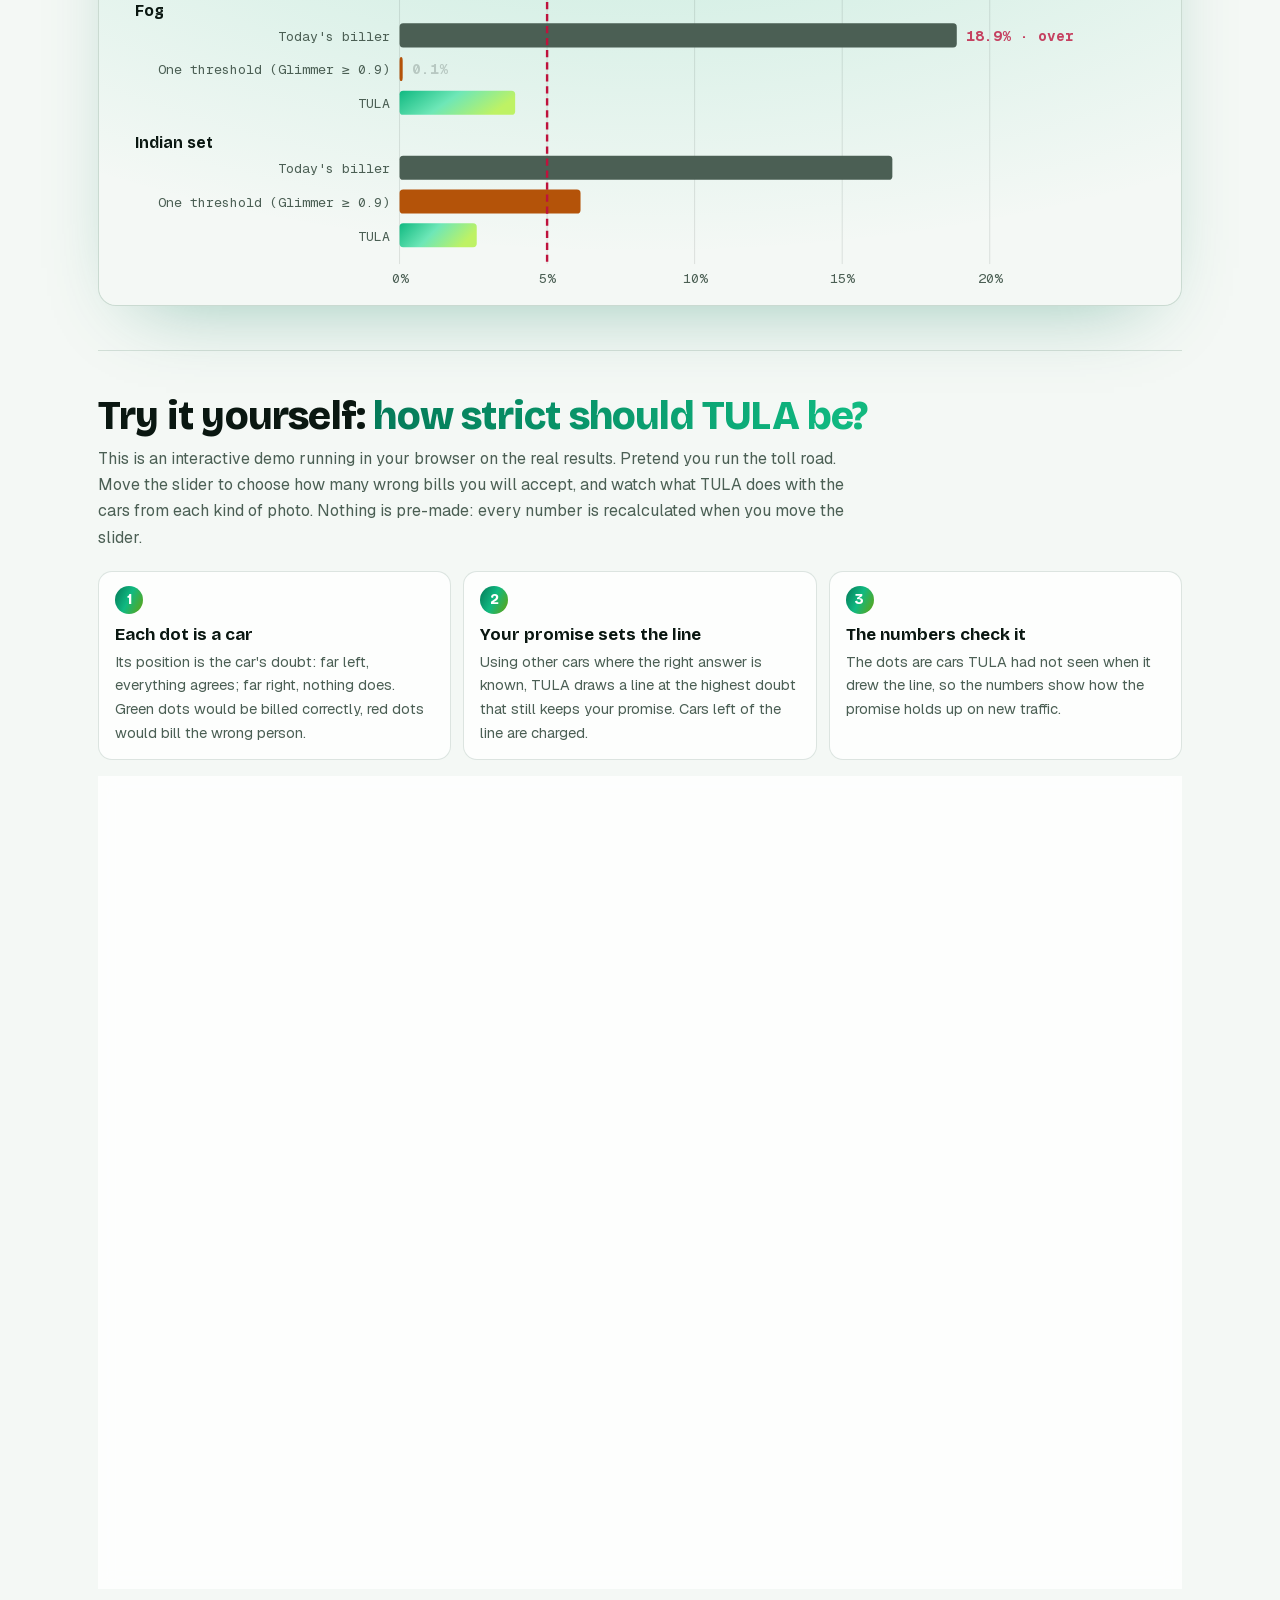
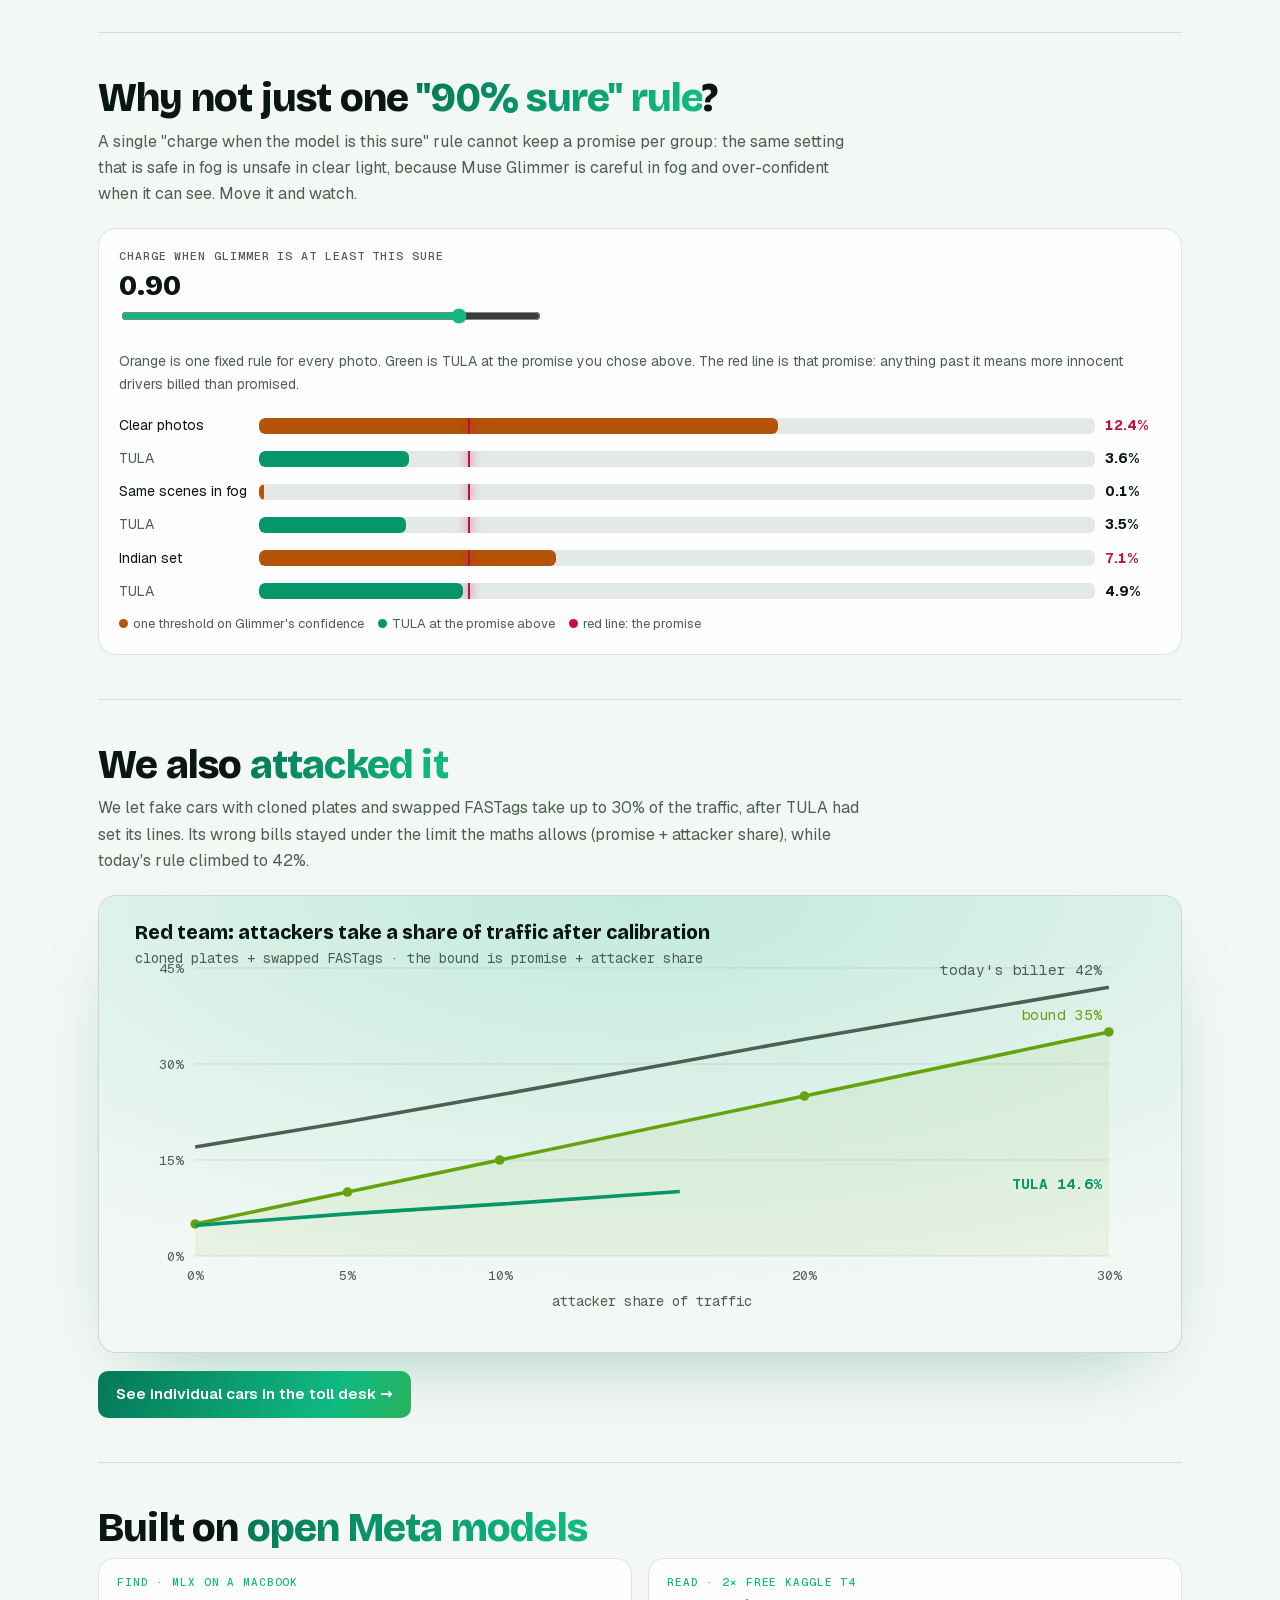
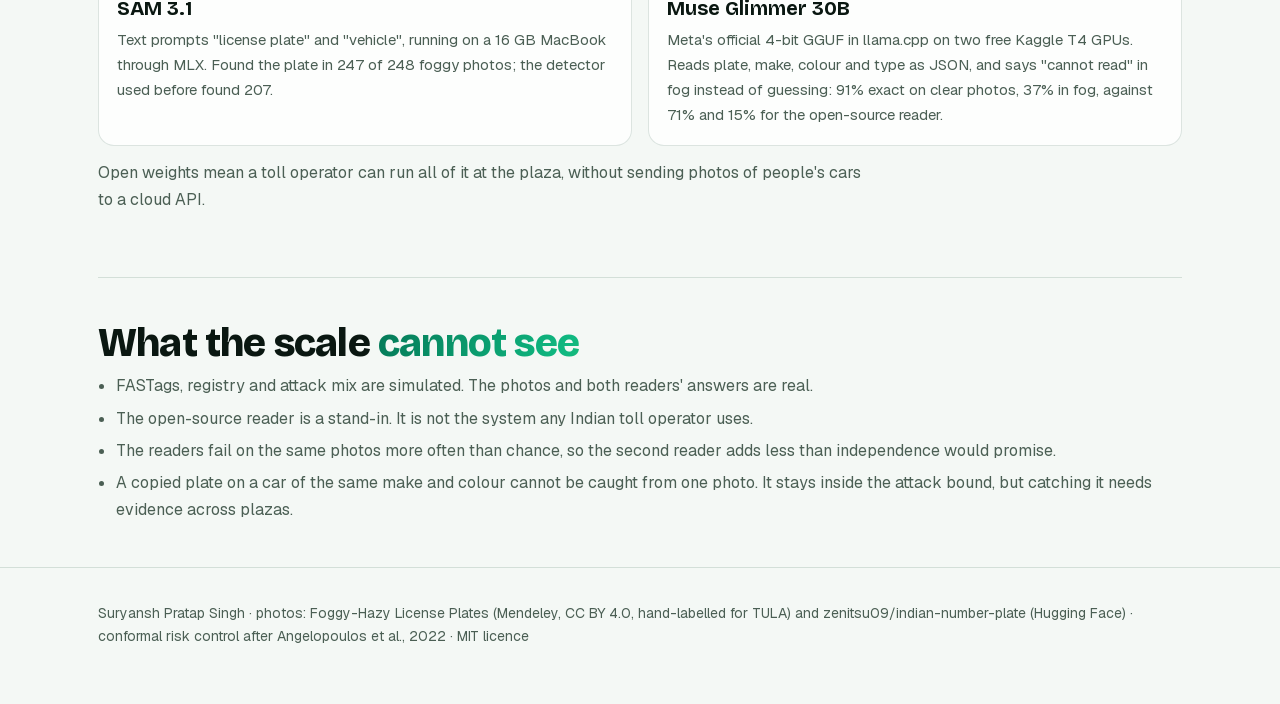
==== commit c56de96b: "Make the README and website explain the project before the demo - README follows the judges' questio" ====
--- a/docs/index.html
+++ b/docs/index.html
@@ -144,6 +144,10 @@
 .try { display: flex; flex-wrap: wrap; align-items: center; gap: 8px; font-size: 14px; color: var(--muted); }
 .try button { font: inherit; font-size: 13.5px; padding: 6px 12px; border-radius: 999px; border: 1px solid var(--line); background: transparent; color: var(--ink); cursor: pointer; transition: border-color .2s, background .2s; }
 .try button:hover { border-color: var(--g2); background: color-mix(in srgb, var(--g2) 10%, transparent); }
+.curious { border: 1px solid var(--line); border-radius: 12px; padding: 10px 14px; }
+.curious summary { cursor: pointer; color: var(--muted); font-size: 14.5px; }
+.curious[open] summary { margin-bottom: 10px; }
+.curious .note { margin-top: 10px; }
 .summary { margin: 0; font-size: 16.5px; line-height: 1.55; padding: 12px 16px; border-radius: 12px; background: color-mix(in srgb, var(--g1) 10%, transparent); border: 1px solid color-mix(in srgb, var(--g2) 22%, transparent); }
 .summary b { color: var(--g2); }
 .plain-line { margin: 0; font-size: 14px; color: var(--muted); }
@@ -161,78 +165,103 @@
 <div class="bar"><div class="wrap">
   <a class="logo" href="#top" aria-label="TULA home"><svg viewBox="0 0 64 64" aria-hidden="true"><defs><linearGradient id="lg" x1="0" x2="1"><stop offset="0" stop-color="#10b981"/><stop offset="1" stop-color="#bef264"/></linearGradient></defs><path d="M12 24h40M32 14v38M20 24l-8 14h16zM44 24l-8 14h16zM22 52h20" stroke="url(#lg)" stroke-width="4.5" fill="none" stroke-linejoin="round" stroke-linecap="round"/></svg>TULA</a>
   <nav aria-label="Sections">
-    <a href="#lab">Live lab</a><a href="#results">Results</a><a href="demo/">Toll desk</a>
-    <a href="https://github.com/CopyNinja07-07/tula/blob/main/docs/WHITEPAPER.md">Whitepaper</a>
+    <a href="#problem">The problem</a><a href="#how">How it works</a><a href="#results">Results</a><a href="#try">Try it yourself</a><a href="demo/">Toll desk</a>
     <a href="https://github.com/CopyNinja07-07/tula">Code</a>
   </nav>
 </div></div>
 
 <div class="wrap" id="top">
   <header class="hero">
-    <span class="kicker"><i></i>Meta Global AI Developer Hackathon 2026 · Indie track</span>
-    <h1>Before an AI fines someone, it should <span class="grad">weigh the evidence.</span> <span class="deva grad">तुला</span></h1>
-    <p class="lede">India's new barrier-free tolls bill a car from a photo, with no barrier and no person checking. <strong>TULA</strong> sits between the camera and the bill. Meta <strong>SAM 3.1</strong> finds the plate, two readers that never see each other's answer read it (one of them Meta <strong>Muse Glimmer 30B</strong>), and a conformal risk controller decides <strong>charge</strong>, <strong>hold</strong> or <strong>send to a human</strong>, so wrong charges stay under a promise you can state, in fog and in clear light alike.</p>
+    <span class="kicker"><i></i>Meta Global AI Developer Hackathon 2026 · Indie track · Build for Your World</span>
+    <h1>An AI should <span class="grad">weigh the evidence</span> before it fines anyone. <span class="deva grad">तुला</span></h1>
+    <p class="lede"><strong>TULA</strong> checks automatic toll bills before they are sent. When a camera reads a number plate, TULA asks: is the evidence strong enough to charge this car? If yes, it charges. If not, it waits for another camera or asks a person. And it keeps a written promise: <strong>at most 5 wrong bills in every 100</strong>, in fog as well as in sunshine.</p>
     <div class="cta">
-      <a class="btn primary" href="#lab">Try the live lab →</a>
-      <a class="btn" href="demo/">Open the toll desk</a>
-      <a class="btn" href="https://github.com/CopyNinja07-07/tula">Read the code</a>
+      <a class="btn primary" href="#problem">Start here: the problem ↓</a>
+      <a class="btn" href="#try">Try it yourself</a>
+      <a class="btn" href="demo/">See real cars in the toll desk</a>
     </div>
     <div class="art"><img src="assets/scale.svg" alt="Animated balance scale: agreeing plate reads tip it to charge, a contradicting FASTag tips it to review, fog leaves it level and the passage is held" width="900" height="360"></div>
   </header>
 
-  <section class="reveal" aria-labelledby="h-numbers">
-    <h2 id="h-numbers">On <span class="grad">1,050 real plate photos</span></h2>
-    <p class="sub">Photos and both readers' answers are real. FASTags and the registry are simulated, because no public data links them. Mean of 200 random splits, promise 5% per group.</p>
+  <section id="problem" class="reveal" aria-labelledby="h-problem">
+    <h2 id="h-problem">The problem: <span class="grad">nobody checks the bill</span></h2>
+    <p class="sub">India is switching to toll roads with no barrier. Cars drive under a camera at full speed, and a bill follows automatically. That is fast, but it means no person ever looks at the bill before it is sent.</p>
+    <div class="steps">
+      <div class="step"><b>1</b><h3>A camera reads the plate</h3><p>Software turns the photo into text, like <span class="mono">MH12AB1234</span>, and bills that car's owner, or the owner of its FASTag.</p></div>
+      <div class="step"><b>2</b><h3>One wrong digit bills a stranger</h3><p>Read <span class="mono">1234</span> as <span class="mono">1284</span> and someone who was never there gets the bill. In India an unpaid toll notice doubles after 72 hours. A swapped FASTag or a cloned plate does the same.</p></div>
+      <div class="step"><b>3</b><h3>Today's rule cannot say how often</h3><p>Systems charge when the model says it is "90% sure". But being sure is not being right, and nobody can say how many innocent drivers that rule bills, especially in fog.</p></div>
+    </div>
+  </section>
+
+  <section id="how" class="reveal" aria-labelledby="h-how">
+    <h2 id="h-how">How TULA works, <span class="grad">in four steps</span></h2>
+    <p class="sub">Two Meta AI models look at the photo. Plain code checks their answers against the records. A small statistical rule decides.</p>
+    <div class="art"><img src="assets/pipeline.svg" alt="Animated pipeline: a car passes the gantry, SAM 3.1 boxes the plate, two readers read it, the evidence check and the controller produce charge, hold or review" width="900" height="312"></div>
+    <div class="steps" style="margin-top:16px">
+      <div class="step"><b>1</b><h3>Find</h3><p>Meta <strong>SAM 3.1</strong> finds the number plate and the car in the photo, just from the words "license plate" and "vehicle".</p></div>
+      <div class="step"><b>2</b><h3>Read, twice</h3><p>Two readers read the plate without seeing each other's answer: an open-source plate reader, and Meta <strong>Muse Glimmer 30B</strong>, which also sees the car's make, colour and type.</p></div>
+      <div class="step"><b>3</b><h3>Check</h3><p>Do the two reads agree? Does the FASTag belong to this plate? Does the car look like the registered one? Every "no" adds doubt.</p></div>
+      <div class="step"><b>4</b><h3>Decide, with a promise</h3><p><strong style="color:var(--charge)">Charge</strong> if the doubt is low enough, <strong style="color:var(--hold)">hold</strong> for the next camera if it is close, or <strong style="color:var(--review)">send to a person</strong> with a written reason.</p></div>
+    </div>
+  </section>
+
+  <section class="reveal" aria-labelledby="h-idea">
+    <h2 id="h-idea">The one idea that <span class="grad">makes it safe</span></h2>
+    <p class="sub">How much doubt is "low enough"? TULA does not guess. You set the promise, for example "at most 5 wrong bills in 100". TULA then looks at past cars where the right answer is known and finds the highest doubt it can accept while still keeping that promise. It does this <strong>separately for fog, clear light and each kind of plate</strong>, because a model that is careful in fog can be over-confident in sunshine. If a group has too few checked cars to make the promise, TULA never charges it automatically. The maths behind this is called <em>conformal risk control</em>, and it comes with a proof.</p>
+  </section>
+
+  <section id="results" class="reveal" aria-labelledby="h-numbers">
+    <h2 id="h-numbers">What happened on <span class="grad">1,050 real plate photos</span></h2>
+    <p class="sub">The photos and both models' answers are real. The FASTags and the vehicle registry are simulated, because no public data links them. Averaged over 200 random trials, with a promise of at most 5% wrong bills.</p>
     <div class="num-row">
-      <div class="num"><b data-count="17.0" data-suffix="%">17.0%</b><span>wrong charges from today's tag-first biller</span></div>
-      <div class="num"><b class="over" data-count="12.2" data-suffix="%">12.2%</b><span>wrong in clear weather with one "90% sure" threshold</span></div>
-      <div class="num"><b class="grad" data-count="4.3" data-suffix="%">4.3%</b><span>wrong with TULA, under 5% in every group</span></div>
-      <div class="num"><b class="grad" data-count="86" data-suffix="%" data-dp="0">86%</b><span>of traffic TULA still charges automatically</span></div>
-    </div>
-  </section>
-
-  <section class="reveal" aria-labelledby="h-how">
-    <h2 id="h-how">How a passage is <span class="grad">weighed</span></h2>
-    <p class="sub">The two readers are kept blind to each other on purpose: agreement only counts as evidence if neither could copy the other.</p>
-    <div class="art"><img src="assets/pipeline.svg" alt="Animated pipeline: a car passes the gantry, SAM 3.1 boxes the plate, two readers read it, the evidence check and the controller produce charge, hold or review" width="900" height="312"></div>
-  </section>
-
-  <section id="lab" class="reveal" aria-labelledby="h-lab">
-    <h2 id="h-lab">Live lab: set the promise, <span class="grad">watch the cut-offs move</span></h2>
-    <p class="sub">You are the toll operator. Choose how many wrong bills you can accept, and TULA works out, for each kind of photo, how sure it must be before it charges anyone. Everything below is computed live in your browser from the real photos' scores.</p>
+      <div class="num"><b data-count="17.0" data-suffix="%">17.0%</b><span>of bills go to the wrong person with today's rule (trust the tag, else the plate)</span></div>
+      <div class="num"><b class="over" data-count="12.2" data-suffix="%">12.2%</b><span>wrong in clear weather with one "charge if 90% sure" rule</span></div>
+      <div class="num"><b class="grad" data-count="4.3" data-suffix="%">4.3%</b><span>wrong with TULA, and under 5% in every group</span></div>
+      <div class="num"><b class="grad" data-count="86" data-suffix="%" data-dp="0">86%</b><span>of cars TULA still charges straight away; the rest wait or go to a person</span></div>
+    </div>
+    <div style="height:16px"></div>
+    <div class="art"><img src="assets/verdict.svg" alt="Bar chart of wrong charges per group: today's biller 14 to 19 percent, one threshold 12.2 percent in clear and 7.0 percent on the Indian set, TULA 3.6 to 4.6 percent" width="900" height="422"></div>
+  </section>
+
+  <section id="try" class="reveal" aria-labelledby="h-lab">
+    <span id="lab"></span>
+    <h2 id="h-lab">Try it yourself: <span class="grad">how strict should TULA be?</span></h2>
+    <p class="sub">This is an interactive demo running in your browser on the real results. Pretend you run the toll road. Move the slider to choose how many wrong bills you will accept, and watch what TULA does with the cars from each kind of photo. Nothing is pre-made: every number is recalculated when you move the slider.</p>
     <div class="steps">
-      <div class="step"><b>1</b><h3>Every car gets a doubt score</h3><p>From 0 (both readers agree, the FASTag matches, the car looks right) to 1 (no evidence at all). Each dot in the charts is one car.</p></div>
-      <div class="step"><b>2</b><h3>Checked cars set the line</h3><p>On cars whose right answer we know, TULA finds the highest doubt it can accept and still keep your promise. That line is the cut-off <span class="mono">τ</span>.</p></div>
-      <div class="step"><b>3</b><h3>New cars test it</h3><p>Cars left of the line are charged; the rest wait for the next camera or a person. The numbers show what really happened to cars TULA had never seen.</p></div>
+      <div class="step"><b>1</b><h3>Each dot is a car</h3><p>Its position is the car's doubt: far left, everything agrees; far right, nothing does. Green dots would be billed correctly, red dots would bill the wrong person.</p></div>
+      <div class="step"><b>2</b><h3>Your promise sets the line</h3><p>Using other cars where the right answer is known, TULA draws a line at the highest doubt that still keeps your promise. Cars left of the line are charged.</p></div>
+      <div class="step"><b>3</b><h3>The numbers check it</h3><p>The dots are cars TULA had not seen when it drew the line, so the numbers show how the promise holds up on new traffic.</p></div>
     </div>
     <div class="lab">
       <div class="try" role="group" aria-label="Try a setting"><span>Try:</span>
         <button type="button" data-a="1">Very strict (1%)</button>
         <button type="button" data-a="5">The 5% promise</button>
         <button type="button" data-a="12">Relaxed (12%)</button>
-        <button type="button" data-hp="1">Promise per day, not on average</button>
+        <button type="button" data-hp="1">Keep it every time, not just on average</button>
       </div>
       <div class="controls">
-        <div class="ctl"><label for="alpha">Promise: wrong charges at most</label><output id="alpha-out">5.0%</output>
+        <div class="ctl"><label for="alpha">Your promise: wrong bills at most</label><output id="alpha-out">5.0%</output>
           <input id="alpha" type="range" min="0.5" max="15" step="0.5" value="5" aria-describedby="alpha-help"></div>
-        <div class="ctl"><label id="mode-l">Guarantee</label>
+        <div class="ctl"><label id="mode-l">How firmly to keep it</label>
           <div class="seg" role="group" aria-labelledby="mode-l">
             <button type="button" data-mode="avg" aria-pressed="true">On average</button>
-            <button type="button" data-mode="hp" aria-pressed="false">90% confidence</button>
+            <button type="button" data-mode="hp" aria-pressed="false">Every time, 90% sure</button>
           </div></div>
-        <div class="ctl"><label for="split">Random split</label>
+        <div class="ctl"><label for="split">Which data shuffle</label>
           <select id="split"><option value="all">All splits, averaged</option></select></div>
       </div>
-      <div class="formula" id="alpha-help" aria-label="The rule each group's cut-off follows">τ<sub>g</sub> = the largest score with &nbsp;(wrong charges in group g's calibration set at or below τ<sub>g</sub> + 1) / (n<sub>g</sub> + 1) ≤ α</div>
-      <p class="note">"On average" means over many calibration sets: one split on its own can land a little above the promise, and the average over splits stays under it. "90% confidence" uses a Clopper-Pearson bound instead, so each split stays under the promise with probability at least 90%, at the cost of charging less.</p>
+      <details class="curious"><summary>For the curious: the exact rule and what "on average" means</summary>
+        <div class="formula" id="alpha-help" aria-label="The rule each group's cut-off follows">τ<sub>g</sub> = the largest score with &nbsp;(wrong charges in group g's calibration set at or below τ<sub>g</sub> + 1) / (n<sub>g</sub> + 1) ≤ α</div>
+        <p class="note">"On average" means over many calibration sets: one split on its own can land a little above the promise, and the average over splits stays under it. "90% confidence" uses a Clopper-Pearson bound instead, so each split stays under the promise with probability at least 90%, at the cost of charging less.</p>
+      </details>
       <p class="summary" id="summary" aria-live="polite"></p>
       <div class="groups" id="groups"></div>
-      <div class="legend"><span><i class="dot" style="background:var(--charge)"></i>charging would be right</span><span><i class="dot" style="background:var(--review)"></i>charging would be wrong</span><span>│ cut-off τ: left of it is charged, right of it waits for evidence or a human</span></div>
+      <div class="legend"><span><i class="dot" style="background:var(--charge)"></i>charging would be right</span><span><i class="dot" style="background:var(--review)"></i>charging would be wrong</span><span>│ the line: cars to its left are charged, cars to its right wait for another camera or a person</span></div>
     </div>
   </section>
 
   <section class="reveal" aria-labelledby="h-vs">
-    <h2 id="h-vs">Versus one <span class="grad">confidence threshold</span></h2>
+    <h2 id="h-vs">Why not just one <span class="grad">"90% sure" rule</span>?</h2>
     <p class="sub">A single "charge when the model is this sure" rule cannot keep a promise per group: the same setting that is safe in fog is unsafe in clear light, because Muse Glimmer is careful in fog and over-confident when it can see. Move it and watch.</p>
     <div class="lab">
       <div class="ctl" style="max-width:420px"><label for="thr">Charge when Glimmer is at least this sure</label><output id="thr-out">0.90</output>
@@ -242,12 +271,11 @@
     </div>
   </section>
 
-  <section id="results" class="reveal" aria-labelledby="h-res">
-    <h2 id="h-res">The <span class="grad">verdict</span></h2>
-    <p class="sub">Per group, against the 5% promise. Full tables in <a href="https://github.com/CopyNinja07-07/tula/tree/main/experiments/results">experiments/results</a>.</p>
-    <div class="art"><img src="assets/verdict.svg" alt="Bar chart of wrong charges per group: today's biller 14 to 19 percent, one threshold 12.2 percent in clear and 7.0 percent on the Indian set, TULA 3.6 to 4.6 percent" width="900" height="422"></div>
-    <div style="height:16px"></div>
+  <section class="reveal" aria-labelledby="h-res">
+    <h2 id="h-res">We also <span class="grad">attacked it</span></h2>
+    <p class="sub">We let fake cars with cloned plates and swapped FASTags take up to 30% of the traffic, after TULA had set its lines. Its wrong bills stayed under the limit the maths allows (promise + attacker share), while today's rule climbed to 42%.</p>
     <div class="art"><img src="assets/redteam.svg" alt="Line chart: as attackers take up to 30 percent of traffic, TULA's wrong charges stay under the bound of promise plus attacker share" width="900" height="380"></div>
+    <div class="cta" style="margin-top:18px"><a class="btn primary" href="demo/">See individual cars in the toll desk →</a></div>
   </section>
 
   <section class="reveal" aria-labelledby="h-meta">
@@ -354,9 +382,9 @@
       c.beginPath(); c.arc(X(s), y, test.w[i] ? 3 : 2.2, 0, 7); c.fill(); });
     c.globalAlpha = 1;
     if (tau !== null) { c.strokeStyle = css("--ink"); c.lineWidth = 2; c.beginPath(); c.moveTo(X(tau), 2); c.lineTo(X(tau), h - 16); c.stroke();
-      c.fillStyle = css("--ink"); c.font = "12px " + css("--mono"); c.fillText("τ " + tau.toFixed(2), Math.min(X(tau) + 5, w - 60), h - 3); }
+      c.fillStyle = css("--ink"); c.font = "12px " + css("--mono"); c.fillText("line " + tau.toFixed(2), Math.min(X(tau) + 5, w - 60), h - 3); }
     c.fillStyle = css("--muted"); c.font = "11px " + css("--mono"); c.fillText("0 no doubt", pad, h - 3);
-    if (tau === null) c.fillText("no certificate: nothing charged", Math.max(pad, w / 2 - 100), h / 2);
+    if (tau === null) c.fillText("too little data: nothing charged automatically", Math.max(pad, w / 2 - 100), h / 2);
   }
 
   function render() {
@@ -365,12 +393,12 @@
     const splits = sel === "all" ? L.splits : [L.splits[+sel]];
     const res = evaluate(alpha, mode === "hp" ? 0.1 : null, splits);
     $("#groups").innerHTML = res.map((r, i) => `
-      <div class="g"><h3>${NAMES[r.name]} <span class="badge ${r.cert === r.nsplits ? "ok" : "no"}">${r.cert === r.nsplits ? "certified" : r.cert ? `certified in ${r.cert}/${r.nsplits}` : "no certificate"}</span></h3>
+      <div class="g"><h3>${NAMES[r.name]} <span class="badge ${r.cert === r.nsplits ? "ok" : "no"}">${r.cert === r.nsplits ? "promise can be kept" : r.cert ? `promise kept in ${r.cert} of ${r.nsplits} shuffles` : "too little data: no auto-charge"}</span></h3>
         <div class="stats">
-          <div><span>wrong charges (test)</span><b class="${r.wrong > alpha ? "over" : ""}">${(r.wrong * 100).toFixed(2)}%</b></div>
-          <div><span>charged automatically</span><b>${(r.auto * 100).toFixed(1)}%</b></div>
-          <div><span>calibration passages</span><b>${Math.round(r.ncal)}</b></div>
-          <div><span>cut-off τ ${r.tau.length > 1 ? "(mean)" : ""}</span><b>${r.tau.length ? (r.tau.reduce((a, b) => a + b, 0) / r.tau.length).toFixed(3) : "none"}</b></div>
+          <div><span>wrong bills</span><b class="${r.wrong > alpha ? "over" : ""}">${(r.wrong * 100).toFixed(2)}%</b></div>
+          <div><span>charged straight away</span><b>${(r.auto * 100).toFixed(1)}%</b></div>
+          <div><span>checked cars used for the line</span><b>${Math.round(r.ncal)}</b></div>
+          <div><span>where the line sits (0 to 1)</span><b>${r.tau.length ? (r.tau.reduce((a, b) => a + b, 0) / r.tau.length).toFixed(3) : "none"}</b></div>
         </div>
         <p class="plain-line">${r.cert === 0 ? "Too few checked cars to make this promise, so nothing in this group is charged automatically." : `Out of 100 cars like these, about <b>${Math.round(r.auto * 100)}</b> are charged straight away and about <b>${(r.wrong * 100).toFixed(1)}</b> of those 100 are charged wrongly.`}</p>
         <canvas id="cv${i}" role="img" aria-label="Test passages of ${NAMES[r.name]} by doubt score, with the cut-off"></canvas>
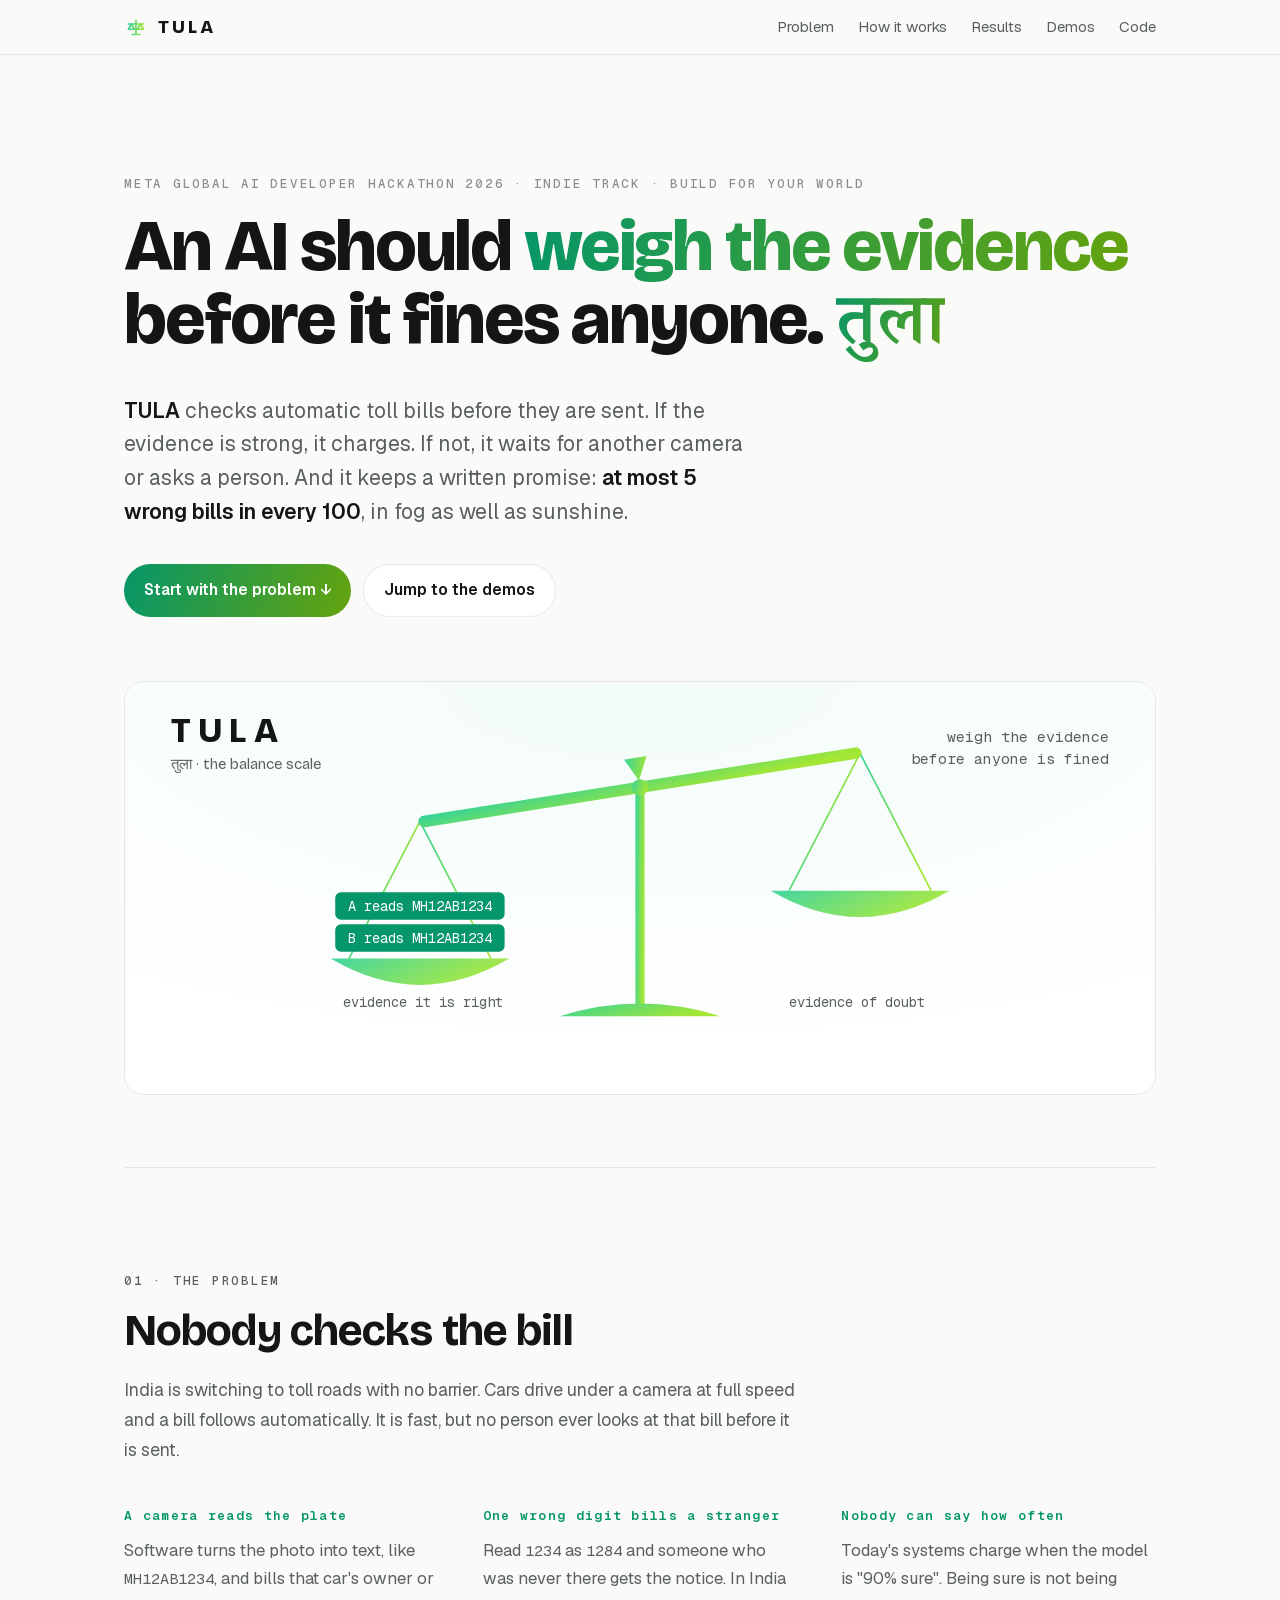
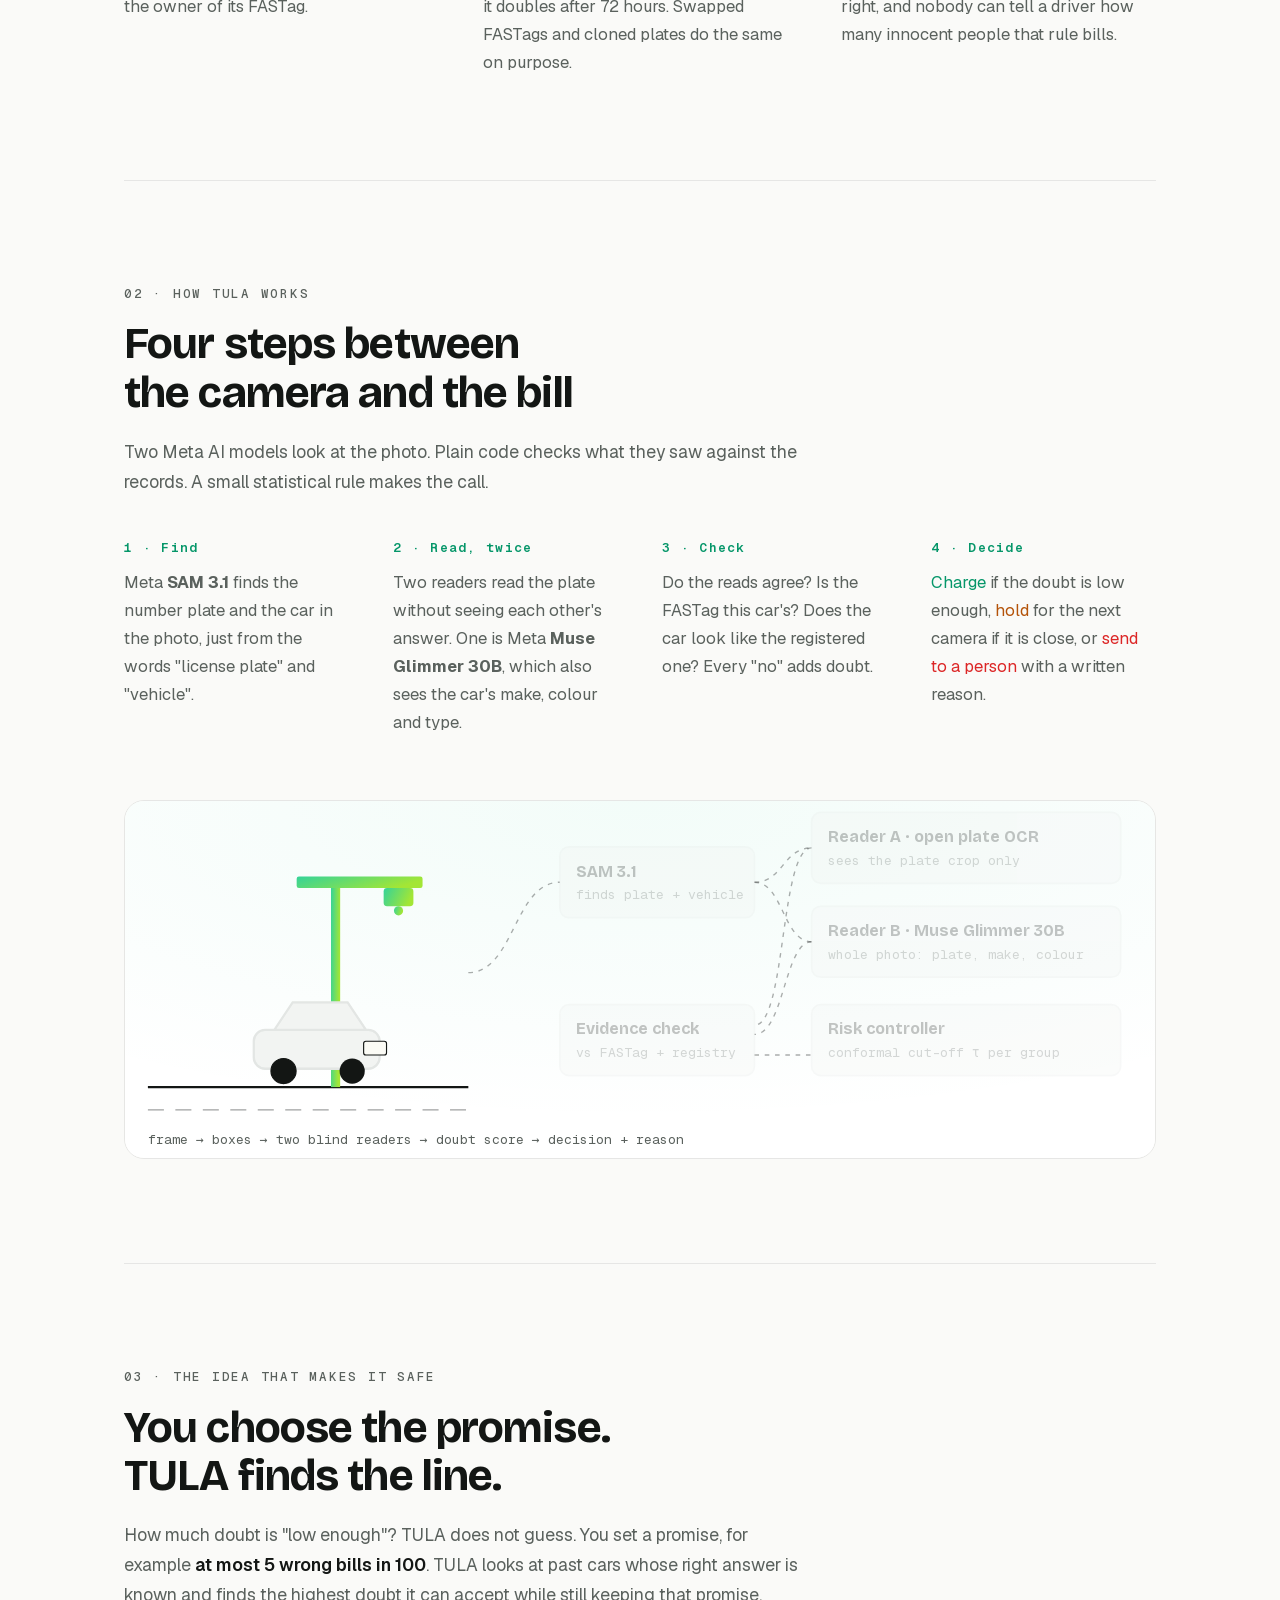
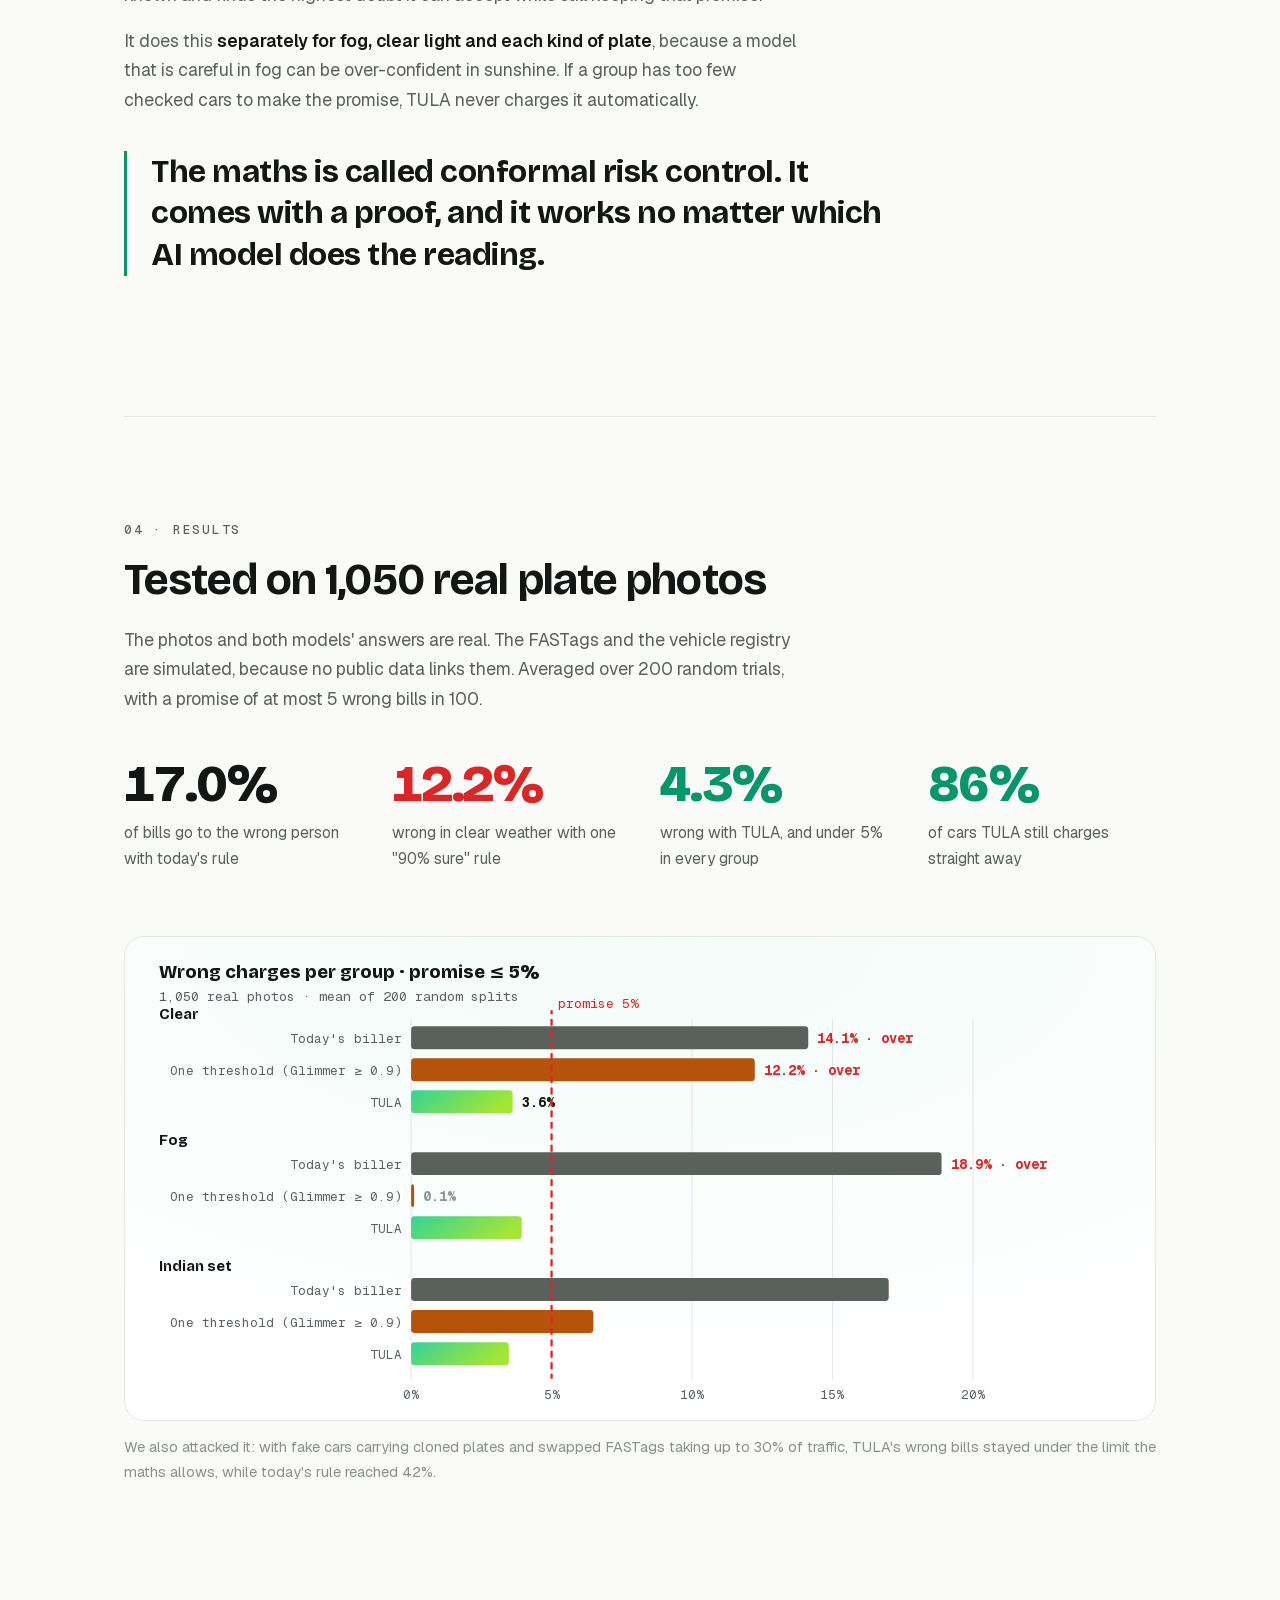
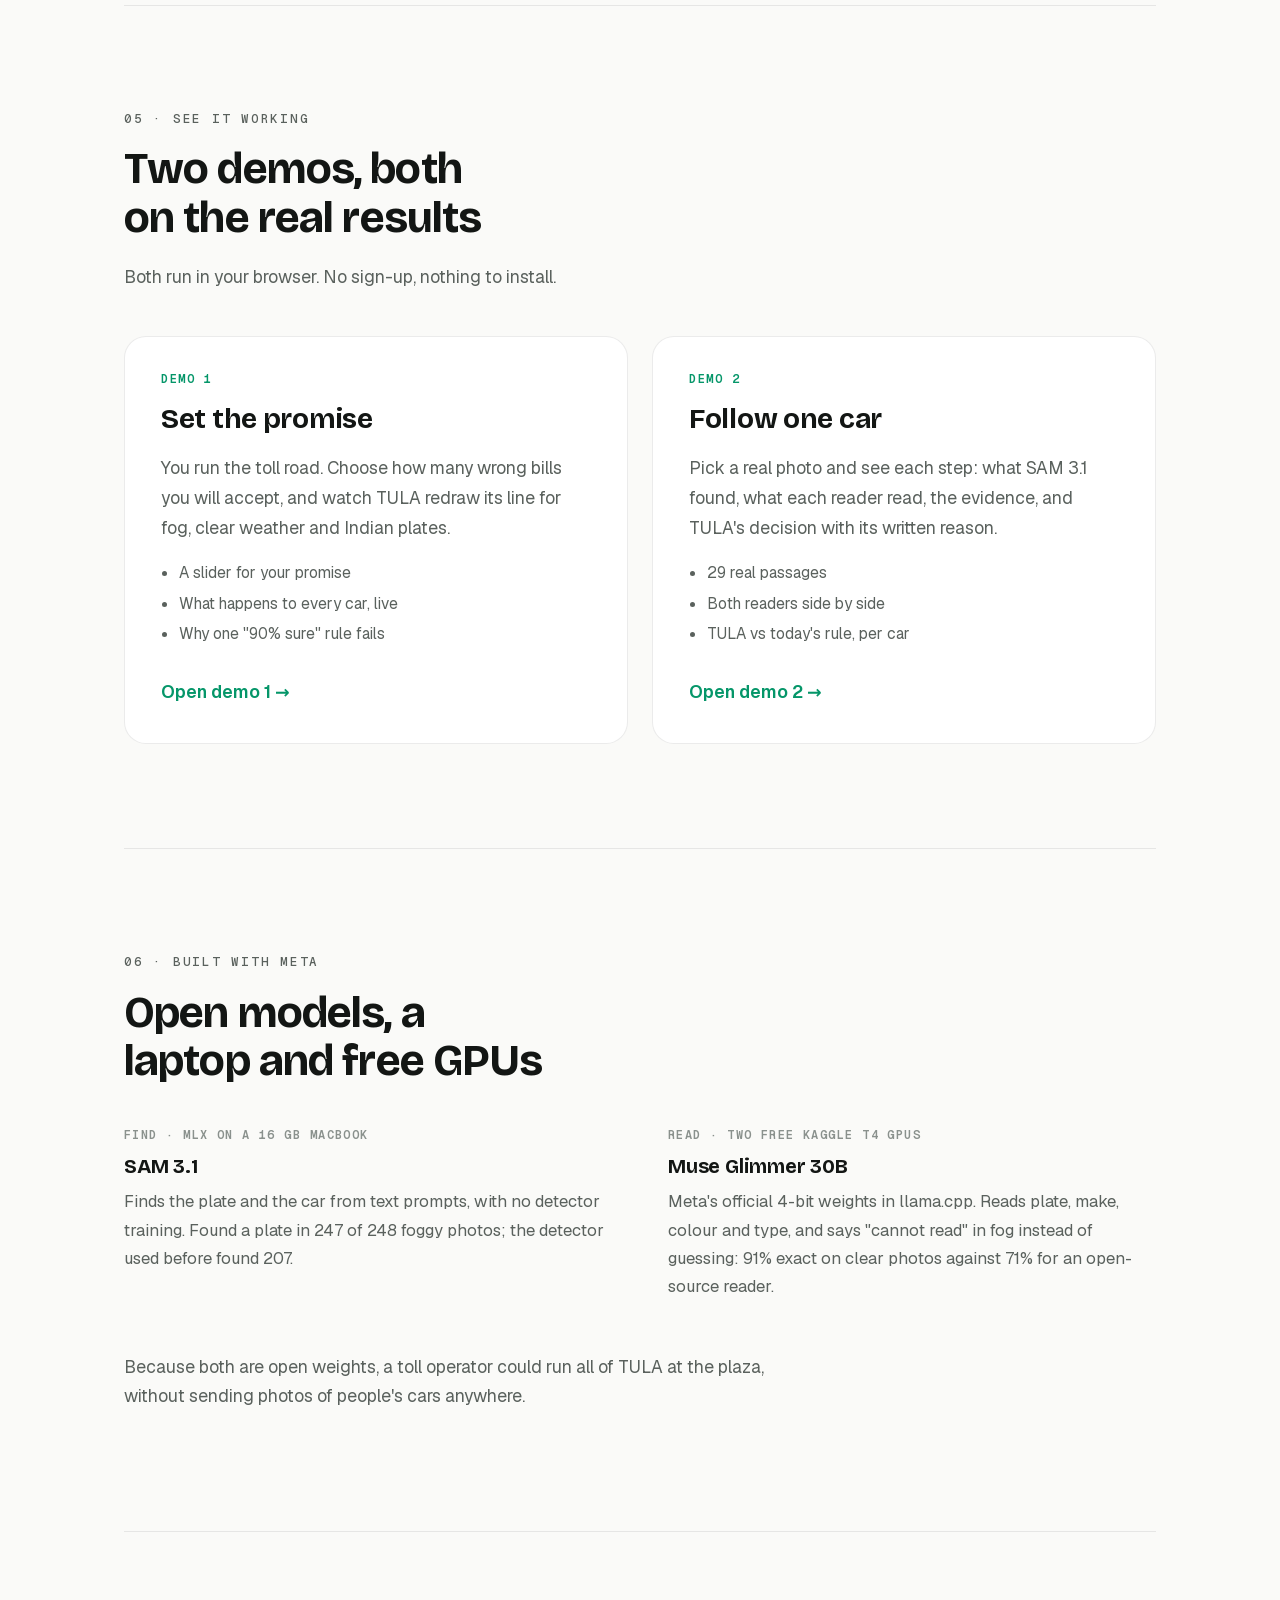
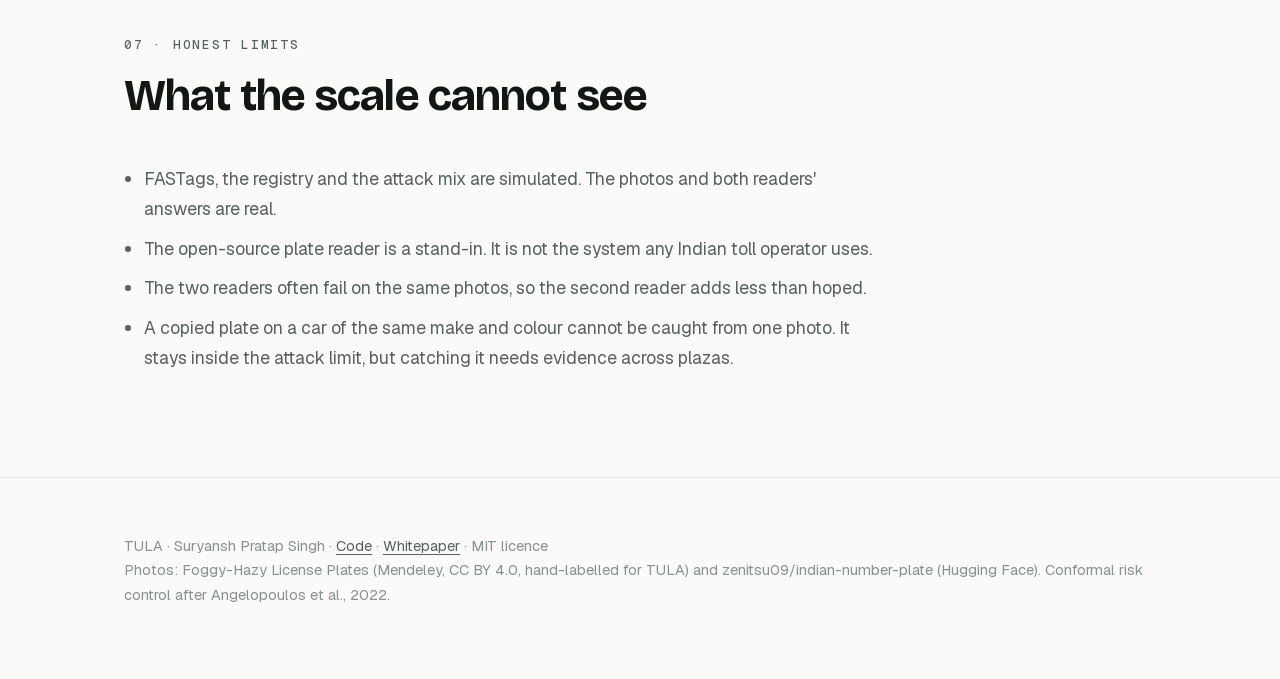
==== commit 03f68764: "Calmer, more spacious site with two clearly named demos - Home page tells the story only: problem, h" ====
--- a/docs/index.html
+++ b/docs/index.html
@@ -4,437 +4,149 @@
 <meta charset="utf-8">
 <meta name="viewport" content="width=device-width, initial-scale=1, viewport-fit=cover">
 <title>TULA · weigh the evidence</title>
-<meta name="description" content="TULA is a safety layer for automatic toll billing. Meta SAM 3.1 and Muse Glimmer read the plate; conformal risk control keeps wrong charges under a stated promise in every group of traffic.">
-<meta name="theme-color" content="#06100c">
-<link rel="icon" href="data:image/svg+xml,%3Csvg xmlns='http://www.w3.org/2000/svg' viewBox='0 0 64 64'%3E%3Cdefs%3E%3ClinearGradient id='g' x1='0' x2='1'%3E%3Cstop offset='0' stop-color='%2310b981'/%3E%3Cstop offset='1' stop-color='%23bef264'/%3E%3C/linearGradient%3E%3C/defs%3E%3Crect width='64' height='64' rx='14' fill='%2306100c'/%3E%3Cpath d='M12 24h40M32 14v38M20 24l-8 14h16zM44 24l-8 14h16z' stroke='url(%23g)' stroke-width='4' fill='none' stroke-linejoin='round'/%3E%3C/svg%3E">
+<meta name="description" content="TULA checks automatic toll bills before they are sent, using Meta SAM 3.1 and Muse Glimmer 30B, and keeps a written promise on how many go to the wrong person.">
+<meta name="theme-color" content="#0d0f0e">
+<link rel="icon" href="data:image/svg+xml,%3Csvg xmlns='http://www.w3.org/2000/svg' viewBox='0 0 64 64'%3E%3Cdefs%3E%3ClinearGradient id='g' x1='0' x2='1'%3E%3Cstop offset='0' stop-color='%2334d399'/%3E%3Cstop offset='1' stop-color='%23a3e635'/%3E%3C/linearGradient%3E%3C/defs%3E%3Crect width='64' height='64' rx='14' fill='%230d0f0e'/%3E%3Cpath d='M12 24h40M32 14v38M20 24l-8 14h16zM44 24l-8 14h16z' stroke='url(%23g)' stroke-width='4' fill='none' stroke-linejoin='round'/%3E%3C/svg%3E">
 <link rel="preload" href="assets/fonts/bricolage-grotesque.woff2" as="font" type="font/woff2" crossorigin>
 <link rel="preload" href="assets/fonts/geist.woff2" as="font" type="font/woff2" crossorigin>
-<style>
-@font-face { font-family: "Bricolage Grotesque"; src: url(assets/fonts/bricolage-grotesque.woff2) format("woff2"); font-weight: 200 800; font-display: swap; }
-@font-face { font-family: "Geist"; src: url(assets/fonts/geist.woff2) format("woff2"); font-weight: 100 900; font-display: swap; }
-@font-face { font-family: "Geist Mono"; src: url(assets/fonts/geist-mono.woff2) format("woff2"); font-weight: 100 900; font-display: swap; }
-@font-face { font-family: "Tula Deva"; src: url(assets/fonts/tula-devanagari.woff2) format("woff2"); font-weight: 600; font-display: swap; }
-
-/* Dark first: a night highway, lit by an emerald-to-lime gradient. */
-:root {
-  --bg: #06100c; --bg2: #0a1712; --panel: rgba(16, 30, 24, 0.72); --panel-solid: #0f1d17;
-  --ink: #ecf6f0; --muted: #93a99d; --line: rgba(148, 196, 170, 0.16);
-  --g1: #10b981; --g2: #6ee7b7; --g3: #bef264;
-  --grad: linear-gradient(115deg, var(--g1) 0%, var(--g2) 48%, var(--g3) 100%);
-  --charge: #34d399; --hold: #fbbf24; --review: #fb7185; --sign-ink: #04140d;
-  --display: "Bricolage Grotesque", "Avenir Next", system-ui, sans-serif;
-  --body: "Geist", system-ui, -apple-system, "Segoe UI", sans-serif;
-  --mono: "Geist Mono", ui-monospace, "SF Mono", Menlo, monospace;
-  --deva: "Tula Deva", "Noto Serif Devanagari", serif;
-  color-scheme: dark;
-}
-@media (prefers-color-scheme: light) { :root:not([data-theme="dark"]) {
-  --bg: #f4f8f5; --bg2: #e9f2ec; --panel: rgba(255, 255, 255, 0.82); --panel-solid: #ffffff;
-  --ink: #0a1711; --muted: #4b5f54; --line: rgba(20, 70, 45, 0.14);
-  --g1: #047857; --g2: #10b981; --g3: #65a30d;
-  --charge: #059669; --hold: #b45309; --review: #be123c; --sign-ink: #ffffff; color-scheme: light } }
-:root[data-theme="light"] {
-  --bg: #f4f8f5; --bg2: #e9f2ec; --panel: rgba(255, 255, 255, 0.82); --panel-solid: #ffffff;
-  --ink: #0a1711; --muted: #4b5f54; --line: rgba(20, 70, 45, 0.14);
-  --g1: #047857; --g2: #10b981; --g3: #65a30d;
-  --charge: #059669; --hold: #b45309; --review: #be123c; --sign-ink: #ffffff; color-scheme: light }
-
-* { box-sizing: border-box; }
-html { scroll-behavior: smooth; }
-body { margin: 0; background: var(--bg); color: var(--ink); font: 16px/1.65 var(--body); -webkit-font-smoothing: antialiased; }
-body::before { /* slow drifting aurora behind everything */
-  content: ""; position: fixed; inset: -20vh -20vw; z-index: -1; pointer-events: none;
-  background:
-    radial-gradient(40vw 30vh at 18% 12%, color-mix(in srgb, var(--g1) 22%, transparent), transparent 70%),
-    radial-gradient(36vw 28vh at 85% 8%, color-mix(in srgb, var(--g3) 14%, transparent), transparent 70%),
-    radial-gradient(50vw 40vh at 60% 95%, color-mix(in srgb, var(--g2) 10%, transparent), transparent 70%);
-  animation: drift 26s ease-in-out infinite alternate; }
-@keyframes drift { to { transform: translate3d(3vw, 4vh, 0) rotate(4deg); } }
-a { color: var(--g2); text-underline-offset: 3px; }
-.wrap { max-width: 1120px; margin: 0 auto; padding-left: max(18px, env(safe-area-inset-left, 0px)); padding-right: max(18px, env(safe-area-inset-right, 0px)); }
-img { max-width: 100%; height: auto; display: block; }
-.grad { background: var(--grad); -webkit-background-clip: text; background-clip: text; color: transparent; background-size: 200% 100%; animation: sheen 9s ease-in-out infinite alternate; }
-@keyframes sheen { to { background-position: 100% 0; } }
-
-/* top bar */
-.bar { position: sticky; top: 0; z-index: 10; backdrop-filter: blur(14px) saturate(140%); -webkit-backdrop-filter: blur(14px) saturate(140%);
-       background: color-mix(in srgb, var(--bg) 70%, transparent); border-bottom: 1px solid var(--line); }
-.bar .wrap { display: flex; flex-wrap: wrap; align-items: center; justify-content: space-between; gap: 8px 22px; padding-block: 12px; }
-.logo { display: flex; align-items: center; gap: 10px; font: 800 19px/1 var(--display); letter-spacing: 0.16em; color: var(--ink); text-decoration: none; }
-.logo svg { width: 26px; height: 26px; }
-.bar nav { display: flex; flex-wrap: wrap; gap: 4px 18px; font-size: 14px; }
-.bar nav a { color: var(--muted); text-decoration: none; transition: color .2s; }
-.bar nav a:hover { color: var(--ink); }
-
-header.hero { padding-block: 64px 28px; display: grid; gap: 22px; }
-.kicker { display: inline-flex; align-items: center; gap: 8px; font: 500 12px/1 var(--mono); letter-spacing: 0.12em; text-transform: uppercase; color: var(--muted);
-          border: 1px solid var(--line); border-radius: 999px; padding: 7px 12px; justify-self: start; background: var(--panel); }
-.kicker i { width: 7px; height: 7px; border-radius: 50%; background: var(--g2); box-shadow: 0 0 0 0 var(--g2); animation: ping 2.2s infinite; }
-@keyframes ping { 0% { box-shadow: 0 0 0 0 color-mix(in srgb, var(--g2) 70%, transparent); } 100% { box-shadow: 0 0 0 10px transparent; } }
-h1 { font: 800 clamp(38px, 6.6vw, 76px)/0.98 var(--display); margin: 0; text-wrap: balance; letter-spacing: -0.025em; }
-h1 .deva { font-family: var(--deva); font-weight: 600; letter-spacing: 0; }
-.lede { font-size: clamp(17px, 2vw, 20px); max-width: 64ch; margin: 0; color: var(--muted); text-wrap: pretty; }
-.lede strong { color: var(--ink); font-weight: 600; }
-.cta { display: flex; flex-wrap: wrap; gap: 10px; }
-.btn { display: inline-flex; align-items: center; gap: 8px; padding: 11px 18px; border-radius: 10px; border: 1px solid var(--line); background: var(--panel);
-       color: var(--ink); text-decoration: none; font-weight: 600; font-size: 15px; transition: transform .2s, border-color .2s; }
-.btn:hover { transform: translateY(-2px); border-color: color-mix(in srgb, var(--g2) 50%, transparent); }
-.btn.primary { background: var(--grad); background-size: 160% 100%; color: var(--sign-ink); border: 0; animation: sheen 6s ease-in-out infinite alternate; }
-.art img { width: 100%; }
-.art { border-radius: 18px; overflow: hidden; border: 1px solid var(--line); background: var(--bg2);
-       box-shadow: 0 30px 80px -40px color-mix(in srgb, var(--g1) 45%, transparent); }
-
-section { padding-block: 44px; }
-section + section { border-top: 1px solid var(--line); }
-h2 { font: 800 clamp(26px, 3.6vw, 40px)/1.08 var(--display); margin: 0 0 8px; text-wrap: balance; letter-spacing: -0.02em; }
-.sub { color: var(--muted); margin: 0 0 20px; max-width: 70ch; }
-.num-row { display: grid; grid-template-columns: repeat(auto-fit, minmax(210px, 1fr)); gap: 12px; }
-.num { background: var(--panel); border: 1px solid var(--line); border-radius: 14px; padding: 16px 18px; position: relative; overflow: hidden; }
-.num::after { content: ""; position: absolute; inset: auto 0 0 0; height: 2px; background: var(--grad); opacity: .7; }
-.num b { display: block; font: 800 38px/1.05 var(--display); letter-spacing: -0.02em; font-variant-numeric: tabular-nums; }
-.num span { font-size: 14px; color: var(--muted); }
-.over { color: var(--review); }
-
-/* lab */
-.lab { background: var(--panel); border: 1px solid var(--line); border-radius: 18px; padding: 20px; display: grid; gap: 18px; backdrop-filter: blur(8px); }
-.lab > *, .hero > *, section > * { min-width: 0; }
-.controls { display: grid; grid-template-columns: repeat(auto-fit, minmax(230px, 1fr)); gap: 14px 22px; align-items: end; }
-.ctl label { display: block; font: 500 11.5px/1.3 var(--mono); letter-spacing: 0.08em; text-transform: uppercase; color: var(--muted); margin-bottom: 6px; }
-.ctl output { font: 800 30px/1 var(--display); display: block; margin-bottom: 6px; font-variant-numeric: tabular-nums; }
-input[type=range] { width: 100%; accent-color: var(--g2); }
-.seg { display: inline-flex; border: 1px solid var(--line); border-radius: 10px; overflow: hidden; }
-.seg button { font: inherit; font-size: 14px; padding: 8px 13px; border: 0; background: transparent; color: var(--ink); cursor: pointer; }
-.seg button[aria-pressed="true"] { background: var(--grad); color: var(--sign-ink); font-weight: 600; }
-select { font: inherit; font-size: 14px; padding: 8px 10px; border-radius: 10px; border: 1px solid var(--line); background: var(--panel-solid); color: var(--ink); }
-.groups { display: grid; grid-template-columns: repeat(auto-fit, minmax(290px, 1fr)); gap: 14px; }
-.g { border: 1px solid var(--line); border-radius: 14px; padding: 15px; display: grid; gap: 10px; min-width: 0; background: color-mix(in srgb, var(--bg) 40%, transparent); }
-.g h3 { margin: 0; font: 700 18px/1.2 var(--display); display: flex; justify-content: space-between; gap: 8px; align-items: baseline; }
-.badge { font: 600 10.5px/1 var(--mono); letter-spacing: 0.08em; text-transform: uppercase; padding: 5px 8px; border-radius: 999px; white-space: nowrap; }
-.badge.ok { background: color-mix(in srgb, var(--charge) 18%, transparent); color: var(--charge); border: 1px solid color-mix(in srgb, var(--charge) 40%, transparent); }
-.badge.no { background: color-mix(in srgb, var(--review) 18%, transparent); color: var(--review); border: 1px solid color-mix(in srgb, var(--review) 40%, transparent); }
-.stats { display: grid; grid-template-columns: 1fr 1fr; gap: 6px 12px; font-size: 14px; font-variant-numeric: tabular-nums; }
-.stats div span { display: block; color: var(--muted); font-size: 12px; }
-.stats div b { font: 700 21px/1.2 var(--display); }
-canvas { width: 100%; height: 124px; display: block; border-radius: 10px; background: color-mix(in srgb, var(--bg) 70%, transparent); border: 1px solid var(--line); }
-.legend { display: flex; flex-wrap: wrap; gap: 14px; font-size: 13px; color: var(--muted); }
-.dot { display: inline-block; width: 9px; height: 9px; border-radius: 50%; margin-right: 5px; }
-.formula { font: 14px/1.7 var(--mono); background: color-mix(in srgb, var(--g1) 9%, transparent); border: 1px solid color-mix(in srgb, var(--g2) 25%, transparent);
-           border-left: 3px solid var(--g2); padding: 10px 14px; border-radius: 10px; overflow-x: auto; }
-.note { margin: 0; font-size: 14px; color: var(--muted); max-width: 80ch; }
-.versus { display: grid; gap: 10px; }
-.vrow { display: grid; grid-template-columns: minmax(70px, 130px) minmax(0, 1fr) 56px; gap: 10px; align-items: center; font-size: 14px; font-variant-numeric: tabular-nums; }
-.track { position: relative; height: 16px; background: color-mix(in srgb, var(--line) 80%, transparent); border-radius: 6px; overflow: hidden; }
-.track i { position: absolute; left: 0; top: 0; bottom: 0; border-radius: 6px; transition: width .4s cubic-bezier(.2,.8,.2,1); }
-.track .promise { position: absolute; top: -2px; bottom: -2px; width: 2px; background: var(--review); transition: left .35s; box-shadow: 0 0 10px var(--review); }
-.two { display: grid; grid-template-columns: minmax(0, 1fr) minmax(0, 1fr); gap: 16px; }
-@media (max-width: 760px) { .two { grid-template-columns: minmax(0, 1fr); } }
-.card { background: var(--panel); border: 1px solid var(--line); border-radius: 16px; padding: 18px; min-width: 0; }
-.card h3 { margin: 0 0 8px; font: 700 20px/1.2 var(--display); }
-.card p { margin: 0; color: var(--muted); font-size: 15px; }
-.card .tag { font: 500 11px/1 var(--mono); letter-spacing: .08em; text-transform: uppercase; color: var(--g2); display: block; margin-bottom: 8px; }
-ul.plain { margin: 0; padding-left: 18px; color: var(--muted); display: grid; gap: 6px; }
-footer { padding-block: 34px 56px; color: var(--muted); font-size: 14px; border-top: 1px solid var(--line); }
-
-.steps { display: grid; grid-template-columns: repeat(auto-fit, minmax(240px, 1fr)); gap: 12px; margin-bottom: 16px; }
-.step { background: var(--panel); border: 1px solid var(--line); border-radius: 14px; padding: 14px 16px; }
-.step b { display: inline-grid; place-items: center; width: 28px; height: 28px; border-radius: 50%; background: var(--grad); color: var(--sign-ink); font: 800 14px/1 var(--display); }
-.step h3 { font: 700 17px/1.25 var(--display); margin: 10px 0 4px; }
-.step p { margin: 0; font-size: 14.5px; color: var(--muted); }
-.mono { font-family: var(--mono); }
-.try { display: flex; flex-wrap: wrap; align-items: center; gap: 8px; font-size: 14px; color: var(--muted); }
-.try button { font: inherit; font-size: 13.5px; padding: 6px 12px; border-radius: 999px; border: 1px solid var(--line); background: transparent; color: var(--ink); cursor: pointer; transition: border-color .2s, background .2s; }
-.try button:hover { border-color: var(--g2); background: color-mix(in srgb, var(--g2) 10%, transparent); }
-.curious { border: 1px solid var(--line); border-radius: 12px; padding: 10px 14px; }
-.curious summary { cursor: pointer; color: var(--muted); font-size: 14.5px; }
-.curious[open] summary { margin-bottom: 10px; }
-.curious .note { margin-top: 10px; }
-.summary { margin: 0; font-size: 16.5px; line-height: 1.55; padding: 12px 16px; border-radius: 12px; background: color-mix(in srgb, var(--g1) 10%, transparent); border: 1px solid color-mix(in srgb, var(--g2) 22%, transparent); }
-.summary b { color: var(--g2); }
-.plain-line { margin: 0; font-size: 14px; color: var(--muted); }
-/* reveal on scroll */
-.reveal { opacity: 0; transform: translateY(18px); transition: opacity .8s ease, transform .8s cubic-bezier(.2,.8,.2,1); }
-.reveal.in { opacity: 1; transform: none; }
-:focus-visible { outline: 2px solid var(--g2); outline-offset: 2px; }
-@media (prefers-reduced-motion: reduce) {
-  body::before, .grad, .btn.primary, .kicker i { animation: none; }
-  .reveal { opacity: 1; transform: none; transition: none; }
-  .track i, .track .promise { transition: none; } }
-</style>
+<link rel="stylesheet" href="assets/site.css">
 </head>
 <body>
 <div class="bar"><div class="wrap">
-  <a class="logo" href="#top" aria-label="TULA home"><svg viewBox="0 0 64 64" aria-hidden="true"><defs><linearGradient id="lg" x1="0" x2="1"><stop offset="0" stop-color="#10b981"/><stop offset="1" stop-color="#bef264"/></linearGradient></defs><path d="M12 24h40M32 14v38M20 24l-8 14h16zM44 24l-8 14h16zM22 52h20" stroke="url(#lg)" stroke-width="4.5" fill="none" stroke-linejoin="round" stroke-linecap="round"/></svg>TULA</a>
-  <nav aria-label="Sections">
-    <a href="#problem">The problem</a><a href="#how">How it works</a><a href="#results">Results</a><a href="#try">Try it yourself</a><a href="demo/">Toll desk</a>
+  <a class="logo" href="./" aria-label="TULA home"><svg viewBox="0 0 64 64" aria-hidden="true"><defs><linearGradient id="lg" x1="0" x2="1"><stop offset="0" stop-color="#34d399"/><stop offset="1" stop-color="#a3e635"/></linearGradient></defs><path d="M12 24h40M32 14v38M20 24l-8 14h16zM44 24l-8 14h16zM22 52h20" stroke="url(#lg)" stroke-width="4.5" fill="none" stroke-linejoin="round" stroke-linecap="round"/></svg>TULA</a>
+  <nav aria-label="Pages">
+    <a href="#problem">Problem</a><a href="#how">How it works</a><a href="#results">Results</a><a href="#demos">Demos</a>
     <a href="https://github.com/CopyNinja07-07/tula">Code</a>
   </nav>
 </div></div>
 
-<div class="wrap" id="top">
+<main class="wrap">
   <header class="hero">
-    <span class="kicker"><i></i>Meta Global AI Developer Hackathon 2026 · Indie track · Build for Your World</span>
-    <h1>An AI should <span class="grad">weigh the evidence</span> before it fines anyone. <span class="deva grad">तुला</span></h1>
-    <p class="lede"><strong>TULA</strong> checks automatic toll bills before they are sent. When a camera reads a number plate, TULA asks: is the evidence strong enough to charge this car? If yes, it charges. If not, it waits for another camera or asks a person. And it keeps a written promise: <strong>at most 5 wrong bills in every 100</strong>, in fog as well as in sunshine.</p>
+    <p class="kicker">Meta Global AI Developer Hackathon 2026 · Indie track · Build for Your World</p>
+    <h1>An AI should <span class="brand">weigh the evidence</span><br>before it fines anyone. <span class="deva brand">तुला</span></h1>
+    <p class="lede"><strong>TULA</strong> checks automatic toll bills before they are sent. If the evidence is strong, it charges. If not, it waits for another camera or asks a person. And it keeps a written promise: <strong>at most 5 wrong bills in every 100</strong>, in fog as well as sunshine.</p>
     <div class="cta">
-      <a class="btn primary" href="#problem">Start here: the problem ↓</a>
-      <a class="btn" href="#try">Try it yourself</a>
-      <a class="btn" href="demo/">See real cars in the toll desk</a>
+      <a class="btn primary" href="#problem">Start with the problem ↓</a>
+      <a class="btn" href="#demos">Jump to the demos</a>
     </div>
     <div class="art"><img src="assets/scale.svg" alt="Animated balance scale: agreeing plate reads tip it to charge, a contradicting FASTag tips it to review, fog leaves it level and the passage is held" width="900" height="360"></div>
   </header>
 
-  <section id="problem" class="reveal" aria-labelledby="h-problem">
-    <h2 id="h-problem">The problem: <span class="grad">nobody checks the bill</span></h2>
-    <p class="sub">India is switching to toll roads with no barrier. Cars drive under a camera at full speed, and a bill follows automatically. That is fast, but it means no person ever looks at the bill before it is sent.</p>
-    <div class="steps">
-      <div class="step"><b>1</b><h3>A camera reads the plate</h3><p>Software turns the photo into text, like <span class="mono">MH12AB1234</span>, and bills that car's owner, or the owner of its FASTag.</p></div>
-      <div class="step"><b>2</b><h3>One wrong digit bills a stranger</h3><p>Read <span class="mono">1234</span> as <span class="mono">1284</span> and someone who was never there gets the bill. In India an unpaid toll notice doubles after 72 hours. A swapped FASTag or a cloned plate does the same.</p></div>
-      <div class="step"><b>3</b><h3>Today's rule cannot say how often</h3><p>Systems charge when the model says it is "90% sure". But being sure is not being right, and nobody can say how many innocent drivers that rule bills, especially in fog.</p></div>
+  <section id="problem" class="reveal">
+    <div class="section-head prose">
+      <p class="kicker">01 · The problem</p>
+      <h2>Nobody checks the bill</h2>
+      <p>India is switching to toll roads with no barrier. Cars drive under a camera at full speed and a bill follows automatically. It is fast, but no person ever looks at that bill before it is sent.</p>
+    </div>
+    <div class="points">
+      <div><span class="n">A camera reads the plate</span><p>Software turns the photo into text, like <span class="mono">MH12AB1234</span>, and bills that car's owner or the owner of its FASTag.</p></div>
+      <div><span class="n">One wrong digit bills a stranger</span><p>Read <span class="mono">1234</span> as <span class="mono">1284</span> and someone who was never there gets the notice. In India it doubles after 72 hours. Swapped FASTags and cloned plates do the same on purpose.</p></div>
+      <div><span class="n">Nobody can say how often</span><p>Today's systems charge when the model is "90% sure". Being sure is not being right, and nobody can tell a driver how many innocent people that rule bills.</p></div>
     </div>
   </section>
 
-  <section id="how" class="reveal" aria-labelledby="h-how">
-    <h2 id="h-how">How TULA works, <span class="grad">in four steps</span></h2>
-    <p class="sub">Two Meta AI models look at the photo. Plain code checks their answers against the records. A small statistical rule decides.</p>
+  <section id="how" class="reveal">
+    <div class="section-head prose">
+      <p class="kicker">02 · How TULA works</p>
+      <h2>Four steps between the camera and the bill</h2>
+      <p>Two Meta AI models look at the photo. Plain code checks what they saw against the records. A small statistical rule makes the call.</p>
+    </div>
+    <div class="points">
+      <div><span class="n">1 · Find</span><p>Meta <strong>SAM 3.1</strong> finds the number plate and the car in the photo, just from the words "license plate" and "vehicle".</p></div>
+      <div><span class="n">2 · Read, twice</span><p>Two readers read the plate without seeing each other's answer. One is Meta <strong>Muse Glimmer 30B</strong>, which also sees the car's make, colour and type.</p></div>
+      <div><span class="n">3 · Check</span><p>Do the reads agree? Is the FASTag this car's? Does the car look like the registered one? Every "no" adds doubt.</p></div>
+      <div><span class="n">4 · Decide</span><p><span style="color:var(--charge)">Charge</span> if the doubt is low enough, <span style="color:var(--hold)">hold</span> for the next camera if it is close, or <span style="color:var(--review)">send to a person</span> with a written reason.</p></div>
+    </div>
     <div class="art"><img src="assets/pipeline.svg" alt="Animated pipeline: a car passes the gantry, SAM 3.1 boxes the plate, two readers read it, the evidence check and the controller produce charge, hold or review" width="900" height="312"></div>
-    <div class="steps" style="margin-top:16px">
-      <div class="step"><b>1</b><h3>Find</h3><p>Meta <strong>SAM 3.1</strong> finds the number plate and the car in the photo, just from the words "license plate" and "vehicle".</p></div>
-      <div class="step"><b>2</b><h3>Read, twice</h3><p>Two readers read the plate without seeing each other's answer: an open-source plate reader, and Meta <strong>Muse Glimmer 30B</strong>, which also sees the car's make, colour and type.</p></div>
-      <div class="step"><b>3</b><h3>Check</h3><p>Do the two reads agree? Does the FASTag belong to this plate? Does the car look like the registered one? Every "no" adds doubt.</p></div>
-      <div class="step"><b>4</b><h3>Decide, with a promise</h3><p><strong style="color:var(--charge)">Charge</strong> if the doubt is low enough, <strong style="color:var(--hold)">hold</strong> for the next camera if it is close, or <strong style="color:var(--review)">send to a person</strong> with a written reason.</p></div>
+  </section>
+
+  <section id="idea" class="reveal">
+    <div class="prose">
+      <p class="kicker">03 · The idea that makes it safe</p>
+      <h2>You choose the promise. TULA finds the line.</h2>
+      <p>How much doubt is "low enough"? TULA does not guess. You set a promise, for example <strong>at most 5 wrong bills in 100</strong>. TULA looks at past cars whose right answer is known and finds the highest doubt it can accept while still keeping that promise.</p>
+      <p>It does this <strong>separately for fog, clear light and each kind of plate</strong>, because a model that is careful in fog can be over-confident in sunshine. If a group has too few checked cars to make the promise, TULA never charges it automatically.</p>
+    </div>
+    <p class="pull">The maths is called conformal risk control. It comes with a proof, and it works no matter which AI model does the reading.</p>
+  </section>
+
+  <section id="results" class="reveal">
+    <div class="section-head prose">
+      <p class="kicker">04 · Results</p>
+      <h2>Tested on 1,050 real plate photos</h2>
+      <p>The photos and both models' answers are real. The FASTags and the vehicle registry are simulated, because no public data links them. Averaged over 200 random trials, with a promise of at most 5 wrong bills in 100.</p>
+    </div>
+    <div class="stats-row">
+      <div class="stat"><b>17.0%</b><span>of bills go to the wrong person with today's rule</span></div>
+      <div class="stat"><b class="bad">12.2%</b><span>wrong in clear weather with one "90% sure" rule</span></div>
+      <div class="stat"><b class="good">4.3%</b><span>wrong with TULA, and under 5% in every group</span></div>
+      <div class="stat"><b class="good">86%</b><span>of cars TULA still charges straight away</span></div>
+    </div>
+    <div class="art"><img src="assets/verdict.svg" alt="Bar chart of wrong charges per group: today's biller 14 to 19 percent, one threshold 12.2 percent in clear and 7.0 percent on the Indian set, TULA 3.6 to 4.6 percent" width="900" height="422"></div>
+    <p class="caption">We also attacked it: with fake cars carrying cloned plates and swapped FASTags taking up to 30% of traffic, TULA's wrong bills stayed under the limit the maths allows, while today's rule reached 42%.</p>
+  </section>
+
+  <section id="demos" class="reveal">
+    <div class="section-head prose">
+      <p class="kicker">05 · See it working</p>
+      <h2>Two demos, both on the real results</h2>
+      <p>Both run in your browser. No sign-up, nothing to install.</p>
+    </div>
+    <div class="demos">
+      <a class="demo-card" href="try/">
+        <span class="tag">Demo 1</span>
+        <h3>Set the promise</h3>
+        <p>You run the toll road. Choose how many wrong bills you will accept, and watch TULA redraw its line for fog, clear weather and Indian plates.</p>
+        <ul><li>A slider for your promise</li><li>What happens to every car, live</li><li>Why one "90% sure" rule fails</li></ul>
+        <span class="go">Open demo 1 →</span>
+      </a>
+      <a class="demo-card" href="demo/">
+        <span class="tag">Demo 2</span>
+        <h3>Follow one car</h3>
+        <p>Pick a real photo and see each step: what SAM 3.1 found, what each reader read, the evidence, and TULA's decision with its written reason.</p>
+        <ul><li>29 real passages</li><li>Both readers side by side</li><li>TULA vs today's rule, per car</li></ul>
+        <span class="go">Open demo 2 →</span>
+      </a>
     </div>
   </section>
 
-  <section class="reveal" aria-labelledby="h-idea">
-    <h2 id="h-idea">The one idea that <span class="grad">makes it safe</span></h2>
-    <p class="sub">How much doubt is "low enough"? TULA does not guess. You set the promise, for example "at most 5 wrong bills in 100". TULA then looks at past cars where the right answer is known and finds the highest doubt it can accept while still keeping that promise. It does this <strong>separately for fog, clear light and each kind of plate</strong>, because a model that is careful in fog can be over-confident in sunshine. If a group has too few checked cars to make the promise, TULA never charges it automatically. The maths behind this is called <em>conformal risk control</em>, and it comes with a proof.</p>
+  <section id="meta" class="reveal">
+    <div class="section-head prose">
+      <p class="kicker">06 · Built with Meta</p>
+      <h2>Open models, a laptop and free GPUs</h2>
+    </div>
+    <div class="cols">
+      <div><span class="tag">Find · MLX on a 16 GB MacBook</span><h3>SAM 3.1</h3><p>Finds the plate and the car from text prompts, with no detector training. Found a plate in 247 of 248 foggy photos; the detector used before found 207.</p></div>
+      <div><span class="tag">Read · two free Kaggle T4 GPUs</span><h3>Muse Glimmer 30B</h3><p>Meta's official 4-bit weights in llama.cpp. Reads plate, make, colour and type, and says "cannot read" in fog instead of guessing: 91% exact on clear photos against 71% for an open-source reader.</p></div>
+    </div>
+    <p class="prose" style="margin-top:36px;color:var(--muted)">Because both are open weights, a toll operator could run all of TULA at the plaza, without sending photos of people's cars anywhere.</p>
   </section>
 
-  <section id="results" class="reveal" aria-labelledby="h-numbers">
-    <h2 id="h-numbers">What happened on <span class="grad">1,050 real plate photos</span></h2>
-    <p class="sub">The photos and both models' answers are real. The FASTags and the vehicle registry are simulated, because no public data links them. Averaged over 200 random trials, with a promise of at most 5% wrong bills.</p>
-    <div class="num-row">
-      <div class="num"><b data-count="17.0" data-suffix="%">17.0%</b><span>of bills go to the wrong person with today's rule (trust the tag, else the plate)</span></div>
-      <div class="num"><b class="over" data-count="12.2" data-suffix="%">12.2%</b><span>wrong in clear weather with one "charge if 90% sure" rule</span></div>
-      <div class="num"><b class="grad" data-count="4.3" data-suffix="%">4.3%</b><span>wrong with TULA, and under 5% in every group</span></div>
-      <div class="num"><b class="grad" data-count="86" data-suffix="%" data-dp="0">86%</b><span>of cars TULA still charges straight away; the rest wait or go to a person</span></div>
+  <section id="limits" class="reveal">
+    <div class="section-head prose">
+      <p class="kicker">07 · Honest limits</p>
+      <h2>What the scale cannot see</h2>
     </div>
-    <div style="height:16px"></div>
-    <div class="art"><img src="assets/verdict.svg" alt="Bar chart of wrong charges per group: today's biller 14 to 19 percent, one threshold 12.2 percent in clear and 7.0 percent on the Indian set, TULA 3.6 to 4.6 percent" width="900" height="422"></div>
-  </section>
-
-  <section id="try" class="reveal" aria-labelledby="h-lab">
-    <span id="lab"></span>
-    <h2 id="h-lab">Try it yourself: <span class="grad">how strict should TULA be?</span></h2>
-    <p class="sub">This is an interactive demo running in your browser on the real results. Pretend you run the toll road. Move the slider to choose how many wrong bills you will accept, and watch what TULA does with the cars from each kind of photo. Nothing is pre-made: every number is recalculated when you move the slider.</p>
-    <div class="steps">
-      <div class="step"><b>1</b><h3>Each dot is a car</h3><p>Its position is the car's doubt: far left, everything agrees; far right, nothing does. Green dots would be billed correctly, red dots would bill the wrong person.</p></div>
-      <div class="step"><b>2</b><h3>Your promise sets the line</h3><p>Using other cars where the right answer is known, TULA draws a line at the highest doubt that still keeps your promise. Cars left of the line are charged.</p></div>
-      <div class="step"><b>3</b><h3>The numbers check it</h3><p>The dots are cars TULA had not seen when it drew the line, so the numbers show how the promise holds up on new traffic.</p></div>
-    </div>
-    <div class="lab">
-      <div class="try" role="group" aria-label="Try a setting"><span>Try:</span>
-        <button type="button" data-a="1">Very strict (1%)</button>
-        <button type="button" data-a="5">The 5% promise</button>
-        <button type="button" data-a="12">Relaxed (12%)</button>
-        <button type="button" data-hp="1">Keep it every time, not just on average</button>
-      </div>
-      <div class="controls">
-        <div class="ctl"><label for="alpha">Your promise: wrong bills at most</label><output id="alpha-out">5.0%</output>
-          <input id="alpha" type="range" min="0.5" max="15" step="0.5" value="5" aria-describedby="alpha-help"></div>
-        <div class="ctl"><label id="mode-l">How firmly to keep it</label>
-          <div class="seg" role="group" aria-labelledby="mode-l">
-            <button type="button" data-mode="avg" aria-pressed="true">On average</button>
-            <button type="button" data-mode="hp" aria-pressed="false">Every time, 90% sure</button>
-          </div></div>
-        <div class="ctl"><label for="split">Which data shuffle</label>
-          <select id="split"><option value="all">All splits, averaged</option></select></div>
-      </div>
-      <details class="curious"><summary>For the curious: the exact rule and what "on average" means</summary>
-        <div class="formula" id="alpha-help" aria-label="The rule each group's cut-off follows">τ<sub>g</sub> = the largest score with &nbsp;(wrong charges in group g's calibration set at or below τ<sub>g</sub> + 1) / (n<sub>g</sub> + 1) ≤ α</div>
-        <p class="note">"On average" means over many calibration sets: one split on its own can land a little above the promise, and the average over splits stays under it. "90% confidence" uses a Clopper-Pearson bound instead, so each split stays under the promise with probability at least 90%, at the cost of charging less.</p>
-      </details>
-      <p class="summary" id="summary" aria-live="polite"></p>
-      <div class="groups" id="groups"></div>
-      <div class="legend"><span><i class="dot" style="background:var(--charge)"></i>charging would be right</span><span><i class="dot" style="background:var(--review)"></i>charging would be wrong</span><span>│ the line: cars to its left are charged, cars to its right wait for another camera or a person</span></div>
-    </div>
-  </section>
-
-  <section class="reveal" aria-labelledby="h-vs">
-    <h2 id="h-vs">Why not just one <span class="grad">"90% sure" rule</span>?</h2>
-    <p class="sub">A single "charge when the model is this sure" rule cannot keep a promise per group: the same setting that is safe in fog is unsafe in clear light, because Muse Glimmer is careful in fog and over-confident when it can see. Move it and watch.</p>
-    <div class="lab">
-      <div class="ctl" style="max-width:420px"><label for="thr">Charge when Glimmer is at least this sure</label><output id="thr-out">0.90</output>
-        <input id="thr" type="range" min="0.5" max="0.99" step="0.01" value="0.9"></div>
-      <p class="plain-line">Orange is one fixed rule for every photo. Green is TULA at the promise you chose above. The red line is that promise: anything past it means more innocent drivers billed than promised.</p>
-      <div class="versus" id="versus"></div>
-    </div>
-  </section>
-
-  <section class="reveal" aria-labelledby="h-res">
-    <h2 id="h-res">We also <span class="grad">attacked it</span></h2>
-    <p class="sub">We let fake cars with cloned plates and swapped FASTags take up to 30% of the traffic, after TULA had set its lines. Its wrong bills stayed under the limit the maths allows (promise + attacker share), while today's rule climbed to 42%.</p>
-    <div class="art"><img src="assets/redteam.svg" alt="Line chart: as attackers take up to 30 percent of traffic, TULA's wrong charges stay under the bound of promise plus attacker share" width="900" height="380"></div>
-    <div class="cta" style="margin-top:18px"><a class="btn primary" href="demo/">See individual cars in the toll desk →</a></div>
-  </section>
-
-  <section class="reveal" aria-labelledby="h-meta">
-    <h2 id="h-meta">Built on <span class="grad">open Meta models</span></h2>
-    <div class="two">
-      <div class="card"><span class="tag">Find · MLX on a MacBook</span><h3>SAM 3.1</h3><p>Text prompts "license plate" and "vehicle", running on a 16 GB MacBook through MLX. Found the plate in 247 of 248 foggy photos; the detector used before found 207.</p></div>
-      <div class="card"><span class="tag">Read · 2× free Kaggle T4</span><h3>Muse Glimmer 30B</h3><p>Meta's official 4-bit GGUF in llama.cpp on two free Kaggle T4 GPUs. Reads plate, make, colour and type as JSON, and says "cannot read" in fog instead of guessing: 91% exact on clear photos, 37% in fog, against 71% and 15% for the open-source reader.</p></div>
-    </div>
-    <p class="sub" style="margin-top:14px">Open weights mean a toll operator can run all of it at the plaza, without sending photos of people's cars to a cloud API.</p>
-  </section>
-
-  <section class="reveal" aria-labelledby="h-limits">
-    <h2 id="h-limits">What the scale <span class="grad">cannot see</span></h2>
-    <ul class="plain">
-      <li>FASTags, registry and attack mix are simulated. The photos and both readers' answers are real.</li>
-      <li>The open-source reader is a stand-in. It is not the system any Indian toll operator uses.</li>
-      <li>The readers fail on the same photos more often than chance, so the second reader adds less than independence would promise.</li>
-      <li>A copied plate on a car of the same make and colour cannot be caught from one photo. It stays inside the attack bound, but catching it needs evidence across plazas.</li>
+    <ul class="limits">
+      <li>FASTags, the registry and the attack mix are simulated. The photos and both readers' answers are real.</li>
+      <li>The open-source plate reader is a stand-in. It is not the system any Indian toll operator uses.</li>
+      <li>The two readers often fail on the same photos, so the second reader adds less than hoped.</li>
+      <li>A copied plate on a car of the same make and colour cannot be caught from one photo. It stays inside the attack limit, but catching it needs evidence across plazas.</li>
     </ul>
   </section>
-</div>
+</main>
 
 <footer><div class="wrap">
-  Suryansh Pratap Singh · photos: Foggy-Hazy License Plates (Mendeley, CC BY 4.0, hand-labelled for TULA) and zenitsu09/indian-number-plate (Hugging Face) · conformal risk control after Angelopoulos et al., 2022 · MIT licence
+  TULA · Suryansh Pratap Singh · <a href="https://github.com/CopyNinja07-07/tula">Code</a> · <a href="https://github.com/CopyNinja07-07/tula/blob/main/docs/WHITEPAPER.md">Whitepaper</a> · MIT licence<br>
+  Photos: Foggy-Hazy License Plates (Mendeley, CC BY 4.0, hand-labelled for TULA) and zenitsu09/indian-number-plate (Hugging Face). Conformal risk control after Angelopoulos et al., 2022.
 </div></footer>
 
 <script>
-// Count-up numbers and reveal-on-scroll. Both stay still if the viewer prefers less motion.
 (() => {
-  const still = matchMedia("(prefers-reduced-motion: reduce)").matches;
-  const io = new IntersectionObserver((entries) => entries.forEach((e) => {
-    if (!e.isIntersecting) return;
-    e.target.classList.add("in"); io.unobserve(e.target);
-    e.target.querySelectorAll("[data-count]").forEach((el) => {
-      if (still) return;
-      const end = +el.dataset.count, dp = el.dataset.dp ? +el.dataset.dp : 1, suf = el.dataset.suffix || "", t0 = performance.now();
-      const step = (t) => { const k = Math.min(1, (t - t0) / 1400), v = end * (1 - Math.pow(1 - k, 3));
-        el.textContent = v.toFixed(dp) + suf; if (k < 1) requestAnimationFrame(step); };
-      requestAnimationFrame(step);
-    });
-  }), { threshold: 0.15 });
+  const io = new IntersectionObserver((es) => es.forEach((e) => { if (e.isIntersecting) { e.target.classList.add("in"); io.unobserve(e.target); } }), { threshold: 0.08 });
   document.querySelectorAll(".reveal").forEach((el) => io.observe(el));
-})();
-</script>
-<script src="lab_data.js?v=30"></script>
-<script>
-(() => {
-  const L = window.TULA_LAB; if (!L) return;
-  const NAMES = { clear: "Clear photos", foggy: "Same scenes in fog", indian: "Indian set" };
-  const $ = (s) => document.querySelector(s);
-  const css = (v) => getComputedStyle(document.documentElement).getPropertyValue(v).trim();
-  let mode = "avg";
-
-  // ---- the controller, line for line from src/tula/crc.py ----
-  function binomUcb(k, n, delta) {
-    if (k >= n) return 1;
-    const cdf = (p) => { let term = Math.pow(1 - p, n), total = term;
-      for (let i = 0; i < k; i++) { term *= (n - i) / (i + 1) * p / (1 - p); total += term; } return total; };
-    let lo = k / n, hi = 1;
-    for (let i = 0; i < 60; i++) { const mid = (lo + hi) / 2; if (cdf(mid) >= delta) lo = mid; else hi = mid; }
-    return lo;
-  }
-  function maxErrorsUcb(n, alpha, delta) { let k = -1; while (k + 1 <= n && binomUcb(k + 1, n, delta) <= alpha) k++; return k; }
-  function crcThreshold(scores, wrong, alpha, delta) {
-    const n = scores.length; let budget;
-    if (delta == null) { if (n === 0 || 1 / (n + 1) > alpha) return null; budget = alpha * (n + 1) - 1; }
-    else { budget = n ? maxErrorsUcb(n, alpha, delta) : -1; if (budget < 0) return null; }
-    const idx = scores.map((s, i) => i).sort((a, b) => scores[a] - scores[b]);
-    let best = -Infinity, errors = 0, i = 0;
-    while (i < n) { let j = i; const s = scores[idx[i]];
-      while (j < n && scores[idx[j]] === s) { errors += wrong[idx[j]]; j++; }
-      if (errors > budget) break; best = s; i = j; }
-    return best;
-  }
-
-  function byGroup(part, g) { const out = { s: [], w: [], bc: [], bw: [] };
-    part.g.forEach((gi, i) => { if (gi !== g) return; out.s.push(part.s[i]); out.w.push(part.w[i]);
-      if (part.bc) { out.bc.push(part.bc[i]); out.bw.push(part.bw[i]); } }); return out; }
-
-  function evaluate(alpha, delta, splits) {
-    return L.groups.map((name, g) => {
-      let wrong = 0, charged = 0, n = 0, taus = [], cert = 0, ncal = 0, plot = null;
-      splits.forEach((sp, k) => {
-        const cal = byGroup(sp.cal, g), test = byGroup(sp.test, g);
-        const tau = crcThreshold(cal.s, cal.w, alpha, delta);
-        const ok = tau !== null && tau > -Infinity; if (ok) cert++;
-        ncal += cal.s.length; taus.push(ok ? tau : null);
-        test.s.forEach((s, i) => { n++; if (ok && s <= tau) { charged++; wrong += test.w[i]; } });
-        if (k === 0) plot = { test, tau: ok ? tau : null };
-      });
-      return { name, wrong: wrong / n, auto: charged / n, cert, nsplits: splits.length, ncal: ncal / splits.length,
-               tau: taus.filter((t) => t !== null), plot };
-    });
-  }
-
-  function draw(canvas, test, tau) {
-    const dpr = window.devicePixelRatio || 1, w = canvas.clientWidth, h = canvas.clientHeight;
-    canvas.width = w * dpr; canvas.height = h * dpr; const c = canvas.getContext("2d"); c.scale(dpr, dpr);
-    c.clearRect(0, 0, w, h);
-    const pad = 8, X = (s) => pad + s * (w - 2 * pad);
-    // deterministic jitter so the picture is stable between redraws
-    test.s.forEach((s, i) => { const y = 10 + ((i * 2654435761) % 1000) / 1000 * (h - 30);
-      c.fillStyle = test.w[i] ? css("--review") : css("--charge"); c.globalAlpha = test.w[i] ? 0.95 : 0.45;
-      c.beginPath(); c.arc(X(s), y, test.w[i] ? 3 : 2.2, 0, 7); c.fill(); });
-    c.globalAlpha = 1;
-    if (tau !== null) { c.strokeStyle = css("--ink"); c.lineWidth = 2; c.beginPath(); c.moveTo(X(tau), 2); c.lineTo(X(tau), h - 16); c.stroke();
-      c.fillStyle = css("--ink"); c.font = "12px " + css("--mono"); c.fillText("line " + tau.toFixed(2), Math.min(X(tau) + 5, w - 60), h - 3); }
-    c.fillStyle = css("--muted"); c.font = "11px " + css("--mono"); c.fillText("0 no doubt", pad, h - 3);
-    if (tau === null) c.fillText("too little data: nothing charged automatically", Math.max(pad, w / 2 - 100), h / 2);
-  }
-
-  function render() {
-    const alpha = +$("#alpha").value / 100, sel = $("#split").value;
-    $("#alpha-out").textContent = (alpha * 100).toFixed(1) + "%";
-    const splits = sel === "all" ? L.splits : [L.splits[+sel]];
-    const res = evaluate(alpha, mode === "hp" ? 0.1 : null, splits);
-    $("#groups").innerHTML = res.map((r, i) => `
-      <div class="g"><h3>${NAMES[r.name]} <span class="badge ${r.cert === r.nsplits ? "ok" : "no"}">${r.cert === r.nsplits ? "promise can be kept" : r.cert ? `promise kept in ${r.cert} of ${r.nsplits} shuffles` : "too little data: no auto-charge"}</span></h3>
-        <div class="stats">
-          <div><span>wrong bills</span><b class="${r.wrong > alpha ? "over" : ""}">${(r.wrong * 100).toFixed(2)}%</b></div>
-          <div><span>charged straight away</span><b>${(r.auto * 100).toFixed(1)}%</b></div>
-          <div><span>checked cars used for the line</span><b>${Math.round(r.ncal)}</b></div>
-          <div><span>where the line sits (0 to 1)</span><b>${r.tau.length ? (r.tau.reduce((a, b) => a + b, 0) / r.tau.length).toFixed(3) : "none"}</b></div>
-        </div>
-        <p class="plain-line">${r.cert === 0 ? "Too few checked cars to make this promise, so nothing in this group is charged automatically." : `Out of 100 cars like these, about <b>${Math.round(r.auto * 100)}</b> are charged straight away and about <b>${(r.wrong * 100).toFixed(1)}</b> of those 100 are charged wrongly.`}</p>
-        <canvas id="cv${i}" role="img" aria-label="Test passages of ${NAMES[r.name]} by doubt score, with the cut-off"></canvas>
-      </div>`).join("");
-    res.forEach((r, i) => draw(document.getElementById("cv" + i), r.plot.test, r.plot.tau));
-    const kept = res.every((r) => r.wrong <= alpha), auto = res.reduce((a, r) => a + r.auto, 0) / res.length;
-    $("#summary").innerHTML = `With a promise of <b>at most ${(alpha * 100).toFixed(1)}% wrong bills</b>${mode === "hp" ? " (kept with 90% confidence)" : ""}, TULA charges about <b>${Math.round(auto * 100)}%</b> of cars automatically and ${kept ? "keeps the promise in <b>every</b> group" : "goes over in a group on this split (the promise is about the average over splits)"}. The other cars are not let off: they wait for another camera or a person.`;
-    versus();
-  }
-
-  function versus() {
-    const thr = +$("#thr").value, alpha = +$("#alpha").value / 100; $("#thr-out").textContent = thr.toFixed(2);
-    const sel = $("#split").value, splits = sel === "all" ? L.splits : [L.splits[+sel]];
-    const tula = evaluate(alpha, mode === "hp" ? 0.1 : null, splits);
-    const max = 0.2;
-    $("#versus").innerHTML = L.groups.map((name, g) => {
-      let n = 0, wrong = 0; splits.forEach((sp) => { const t = byGroup(sp.test, g);
-        t.bc.forEach((b, i) => { n++; if (b >= thr) wrong += t.bw[i]; }); });
-      const one = wrong / n, tw = tula[g].wrong;
-      const bar = (v, col) => `<div class="track"><i style="width:${Math.min(100, v / max * 100)}%;background:${col}"></i><span class="promise" style="left:${alpha / max * 100}%"></span></div>`;
-      return `<div class="vrow"><span>${NAMES[name]}</span>${bar(one, "var(--hold)")}<b class="${one > alpha ? "over" : ""}">${(one * 100).toFixed(1)}%</b></div>
-              <div class="vrow"><span style="color:var(--muted)">TULA</span>${bar(tw, "var(--charge)")}<b>${(tw * 100).toFixed(1)}%</b></div>`;
-    }).join("") + `<div class="legend"><span><i class="dot" style="background:var(--hold)"></i>one threshold on Glimmer's confidence</span><span><i class="dot" style="background:var(--charge)"></i>TULA at the promise above</span><span><i class="dot" style="background:var(--review)"></i>red line: the promise</span></div>`;
-  }
-
-  const sel = $("#split"); L.splits.forEach((_, i) => sel.insertAdjacentHTML("beforeend", `<option value="${i}">Split ${i + 1}</option>`));
-  document.querySelectorAll(".seg button").forEach((b) => b.addEventListener("click", () => {
-    mode = b.dataset.mode; document.querySelectorAll(".seg button").forEach((x) => x.setAttribute("aria-pressed", String(x === b))); render(); }));
-  $("#alpha").addEventListener("input", render); sel.addEventListener("change", render); $("#thr").addEventListener("input", versus);
-  document.querySelectorAll(".try button").forEach((b) => b.addEventListener("click", () => {
-    if (b.dataset.a) { $("#alpha").value = b.dataset.a; }
-    if (b.dataset.hp) { const hp = mode !== "hp"; mode = hp ? "hp" : "avg";
-      document.querySelectorAll(".seg button").forEach((x) => x.setAttribute("aria-pressed", String(x.dataset.mode === mode))); }
-    render(); }));
-  let rt; window.addEventListener("resize", () => { clearTimeout(rt); rt = setTimeout(render, 150); });
-  render();
+  // old links to #lab / #try now live on their own page
+  if (["#lab", "#try"].includes(location.hash)) location.replace("try/");
 })();
 </script>
 </body>
--- a/docs/assets/site.css
+++ b/docs/assets/site.css
@@ -0,0 +1,117 @@
+/* TULA site: calm, spacious, one accent. Shared by the home page and both demos. */
+@font-face { font-family: "Bricolage Grotesque"; src: url(fonts/bricolage-grotesque.woff2) format("woff2"); font-weight: 200 800; font-display: swap; }
+@font-face { font-family: "Geist"; src: url(fonts/geist.woff2) format("woff2"); font-weight: 100 900; font-display: swap; }
+@font-face { font-family: "Geist Mono"; src: url(fonts/geist-mono.woff2) format("woff2"); font-weight: 100 900; font-display: swap; }
+@font-face { font-family: "Tula Deva"; src: url(fonts/tula-devanagari.woff2) format("woff2"); font-weight: 600; font-display: swap; }
+
+:root {
+  --bg: #0d0f0e; --surface: #151817; --surface-2: #1b1f1d; --ink: #eceeed; --muted: #9ba29e; --faint: #6c736f;
+  --line: rgba(255, 255, 255, 0.08);
+  --accent: #34d399; --accent-2: #a3e635; --grad: linear-gradient(110deg, #34d399, #a3e635);
+  --charge: #34d399; --hold: #f5b94a; --review: #f87171; --on-accent: #06120c;
+  --display: "Bricolage Grotesque", "Avenir Next", system-ui, sans-serif;
+  --body: "Geist", system-ui, -apple-system, "Segoe UI", sans-serif;
+  --mono: "Geist Mono", ui-monospace, "SF Mono", Menlo, monospace;
+  --deva: "Tula Deva", "Noto Serif Devanagari", serif;
+  color-scheme: dark;
+}
+@media (prefers-color-scheme: light) { :root:not([data-theme="dark"]) {
+  --bg: #fafaf8; --surface: #ffffff; --surface-2: #f2f4f2; --ink: #131614; --muted: #5a615d; --faint: #8a918d;
+  --line: rgba(0, 0, 0, 0.08); --accent: #059669; --accent-2: #65a30d; --grad: linear-gradient(110deg, #059669, #65a30d);
+  --charge: #059669; --hold: #b45309; --review: #dc2626; --on-accent: #ffffff; color-scheme: light } }
+:root[data-theme="light"] {
+  --bg: #fafaf8; --surface: #ffffff; --surface-2: #f2f4f2; --ink: #131614; --muted: #5a615d; --faint: #8a918d;
+  --line: rgba(0, 0, 0, 0.08); --accent: #059669; --accent-2: #65a30d; --grad: linear-gradient(110deg, #059669, #65a30d);
+  --charge: #059669; --hold: #b45309; --review: #dc2626; --on-accent: #ffffff; color-scheme: light }
+
+* { box-sizing: border-box; }
+html { scroll-behavior: smooth; scroll-padding-top: 80px; }
+body { margin: 0; background: var(--bg); color: var(--ink); font: 17.5px/1.7 var(--body); -webkit-font-smoothing: antialiased; }
+a { color: var(--accent); text-underline-offset: 3px; }
+img { max-width: 100%; height: auto; display: block; }
+.wrap { max-width: 1080px; margin: 0 auto; padding-left: max(24px, env(safe-area-inset-left, 0px)); padding-right: max(24px, env(safe-area-inset-right, 0px)); }
+.prose { max-width: 680px; }
+.mono { font-family: var(--mono); font-size: 0.92em; }
+.accent { color: var(--accent); }
+.brand { background: var(--grad); -webkit-background-clip: text; background-clip: text; color: transparent; }
+
+/* top bar */
+.bar { position: sticky; top: 0; z-index: 10; background: color-mix(in srgb, var(--bg) 85%, transparent); backdrop-filter: blur(12px); -webkit-backdrop-filter: blur(12px); border-bottom: 1px solid var(--line); }
+.bar .wrap { display: flex; flex-wrap: wrap; align-items: center; justify-content: space-between; gap: 8px 28px; padding-block: 14px; }
+.logo { display: flex; align-items: center; gap: 10px; font: 800 18px/1 var(--display); letter-spacing: 0.16em; color: var(--ink); text-decoration: none; }
+.logo svg { width: 24px; height: 24px; }
+.bar nav { display: flex; flex-wrap: wrap; gap: 4px 24px; font-size: 15px; }
+.bar nav a { color: var(--muted); text-decoration: none; }
+.bar nav a:hover, .bar nav a[aria-current="page"] { color: var(--ink); }
+
+/* type */
+.kicker { font: 500 12.5px/1.4 var(--mono); letter-spacing: 0.14em; text-transform: uppercase; color: var(--faint); margin: 0 0 18px; }
+h1 { font: 800 clamp(40px, 6.4vw, 72px)/1.02 var(--display); letter-spacing: -0.03em; margin: 0; text-wrap: balance; }
+h1 .deva { font-family: var(--deva); font-weight: 600; letter-spacing: 0; }
+h2 { font: 700 clamp(30px, 4vw, 44px)/1.1 var(--display); letter-spacing: -0.02em; margin: 0 0 20px; text-wrap: balance; }
+h3 { font: 700 20px/1.3 var(--display); margin: 0 0 8px; letter-spacing: -0.01em; }
+p { margin: 0 0 16px; }
+.lede { font-size: clamp(18px, 2vw, 21px); line-height: 1.6; color: var(--muted); max-width: 640px; margin: 24px 0 0; }
+.lede strong, .prose strong { color: var(--ink); font-weight: 600; }
+.prose p { color: var(--muted); }
+
+/* layout */
+header.hero { padding-block: 120px 72px; }
+section { padding-block: 104px; border-top: 1px solid var(--line); }
+.section-head { margin-bottom: 44px; }
+.cta { display: flex; flex-wrap: wrap; gap: 12px; margin-top: 36px; }
+.btn { display: inline-flex; align-items: center; gap: 8px; padding: 12px 20px; border-radius: 999px; border: 1px solid var(--line); background: var(--surface);
+       color: var(--ink); text-decoration: none; font-weight: 600; font-size: 15.5px; transition: transform .2s, border-color .2s; }
+.btn:hover { transform: translateY(-1px); border-color: color-mix(in srgb, var(--accent) 45%, transparent); }
+.btn.primary { background: var(--grad); color: var(--on-accent); border: 0; }
+.art { border-radius: 20px; overflow: hidden; border: 1px solid var(--line); margin-top: 64px; }
+.art img { width: 100%; }
+.caption { font-size: 14.5px; color: var(--faint); margin-top: 14px; }
+
+/* numbered points without boxes */
+.points { display: grid; grid-template-columns: repeat(auto-fit, minmax(205px, 1fr)); gap: 40px 44px; margin-top: 8px; }
+.points > div { min-width: 0; }
+.points .n { font: 600 13px/1 var(--mono); color: var(--accent); letter-spacing: 0.1em; display: block; margin-bottom: 14px; }
+.points p { color: var(--muted); font-size: 16.5px; margin: 0; }
+
+/* big numbers */
+.stats-row { display: grid; grid-template-columns: repeat(auto-fit, minmax(200px, 1fr)); gap: 36px 40px; }
+.stat b { display: block; font: 800 52px/1 var(--display); letter-spacing: -0.03em; font-variant-numeric: tabular-nums; margin-bottom: 10px; }
+.stat span { font-size: 15.5px; color: var(--muted); display: block; max-width: 26ch; }
+.bad { color: var(--review); }
+.good { color: var(--accent); }
+
+/* quote */
+.pull { font: 700 clamp(24px, 3vw, 32px)/1.3 var(--display); letter-spacing: -0.015em; margin: 36px 0; padding-left: 24px; border-left: 3px solid var(--accent); max-width: 760px; }
+
+/* the two demos */
+.demos { display: grid; grid-template-columns: repeat(auto-fit, minmax(300px, 1fr)); gap: 24px; }
+.demo-card { display: flex; flex-direction: column; gap: 12px; padding: 36px; border-radius: 22px; background: var(--surface); border: 1px solid var(--line);
+             color: inherit; text-decoration: none; transition: transform .25s, border-color .25s; min-width: 0; }
+.demo-card:hover { transform: translateY(-3px); border-color: color-mix(in srgb, var(--accent) 40%, transparent); }
+.demo-card .tag { font: 600 12px/1 var(--mono); letter-spacing: 0.14em; text-transform: uppercase; color: var(--accent); }
+.demo-card h3 { font-size: 28px; margin: 4px 0 4px; }
+.demo-card p { color: var(--muted); margin: 0; }
+.demo-card ul { margin: 6px 0 0; padding-left: 18px; color: var(--muted); font-size: 15.5px; display: grid; gap: 4px; }
+.demo-card .go { margin-top: auto; padding-top: 18px; font-weight: 600; color: var(--accent); }
+
+/* two columns */
+.cols { display: grid; grid-template-columns: repeat(auto-fit, minmax(300px, 1fr)); gap: 40px 56px; }
+.cols > div { min-width: 0; }
+.cols .tag { font: 600 12px/1 var(--mono); letter-spacing: 0.12em; text-transform: uppercase; color: var(--faint); display: block; margin-bottom: 12px; }
+.cols p { color: var(--muted); font-size: 16.5px; }
+ul.limits { margin: 0; padding-left: 20px; color: var(--muted); display: grid; gap: 10px; max-width: 760px; }
+
+/* "what you are looking at" box on demo pages */
+.guide { background: var(--surface); border: 1px solid var(--line); border-radius: 20px; padding: 32px 36px; margin-top: 40px; }
+.guide h2 { font-size: 22px; margin-bottom: 18px; }
+.guide .points { gap: 28px 40px; }
+
+footer { padding-block: 56px 72px; color: var(--faint); font-size: 14.5px; border-top: 1px solid var(--line); }
+footer a { color: var(--muted); }
+
+.reveal { opacity: 0; transform: translateY(14px); transition: opacity .9s ease, transform .9s cubic-bezier(.2,.8,.2,1); }
+.reveal.in { opacity: 1; transform: none; }
+:focus-visible { outline: 2px solid var(--accent); outline-offset: 3px; }
+@media (max-width: 640px) { header.hero { padding-block: 72px 40px; } section { padding-block: 72px; } .demo-card { padding: 26px; } .guide { padding: 24px; } }
+@media (prefers-reduced-motion: reduce) { .reveal { opacity: 1; transform: none; transition: none; } html { scroll-behavior: auto; } }
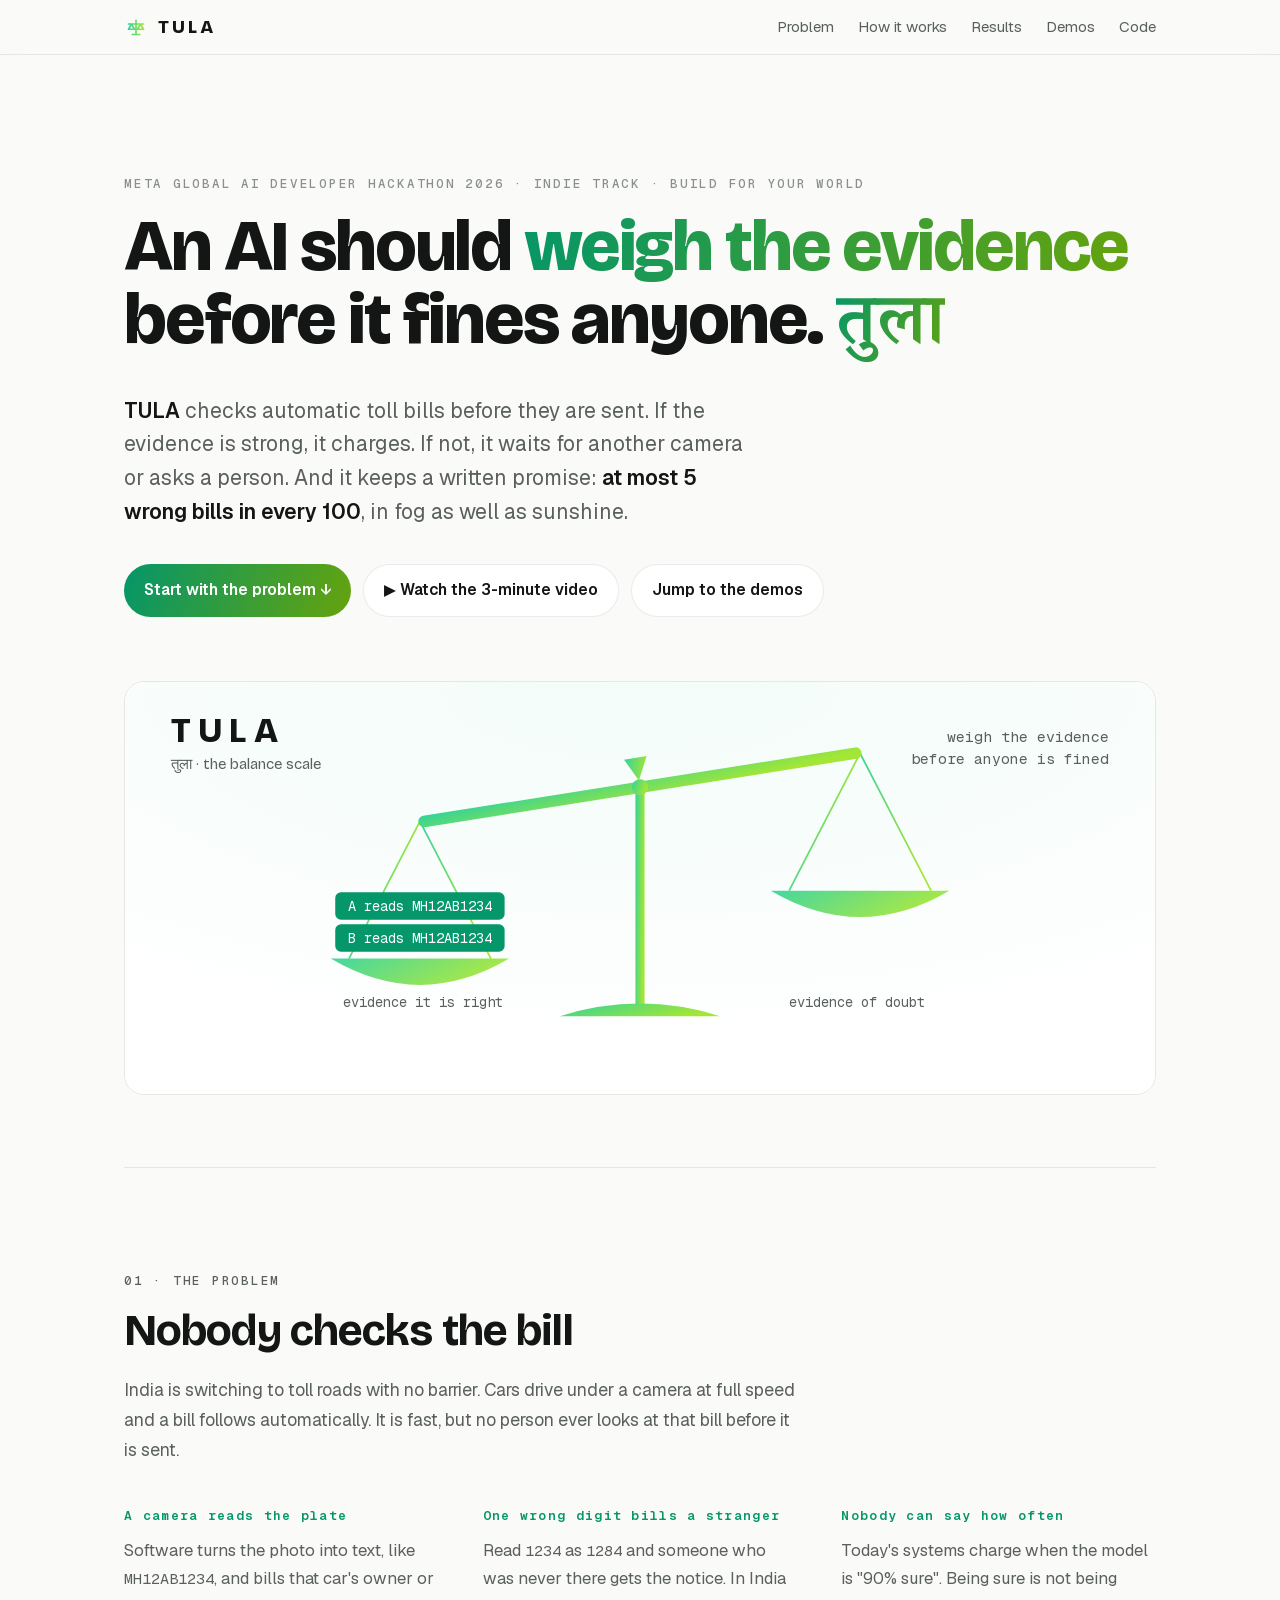
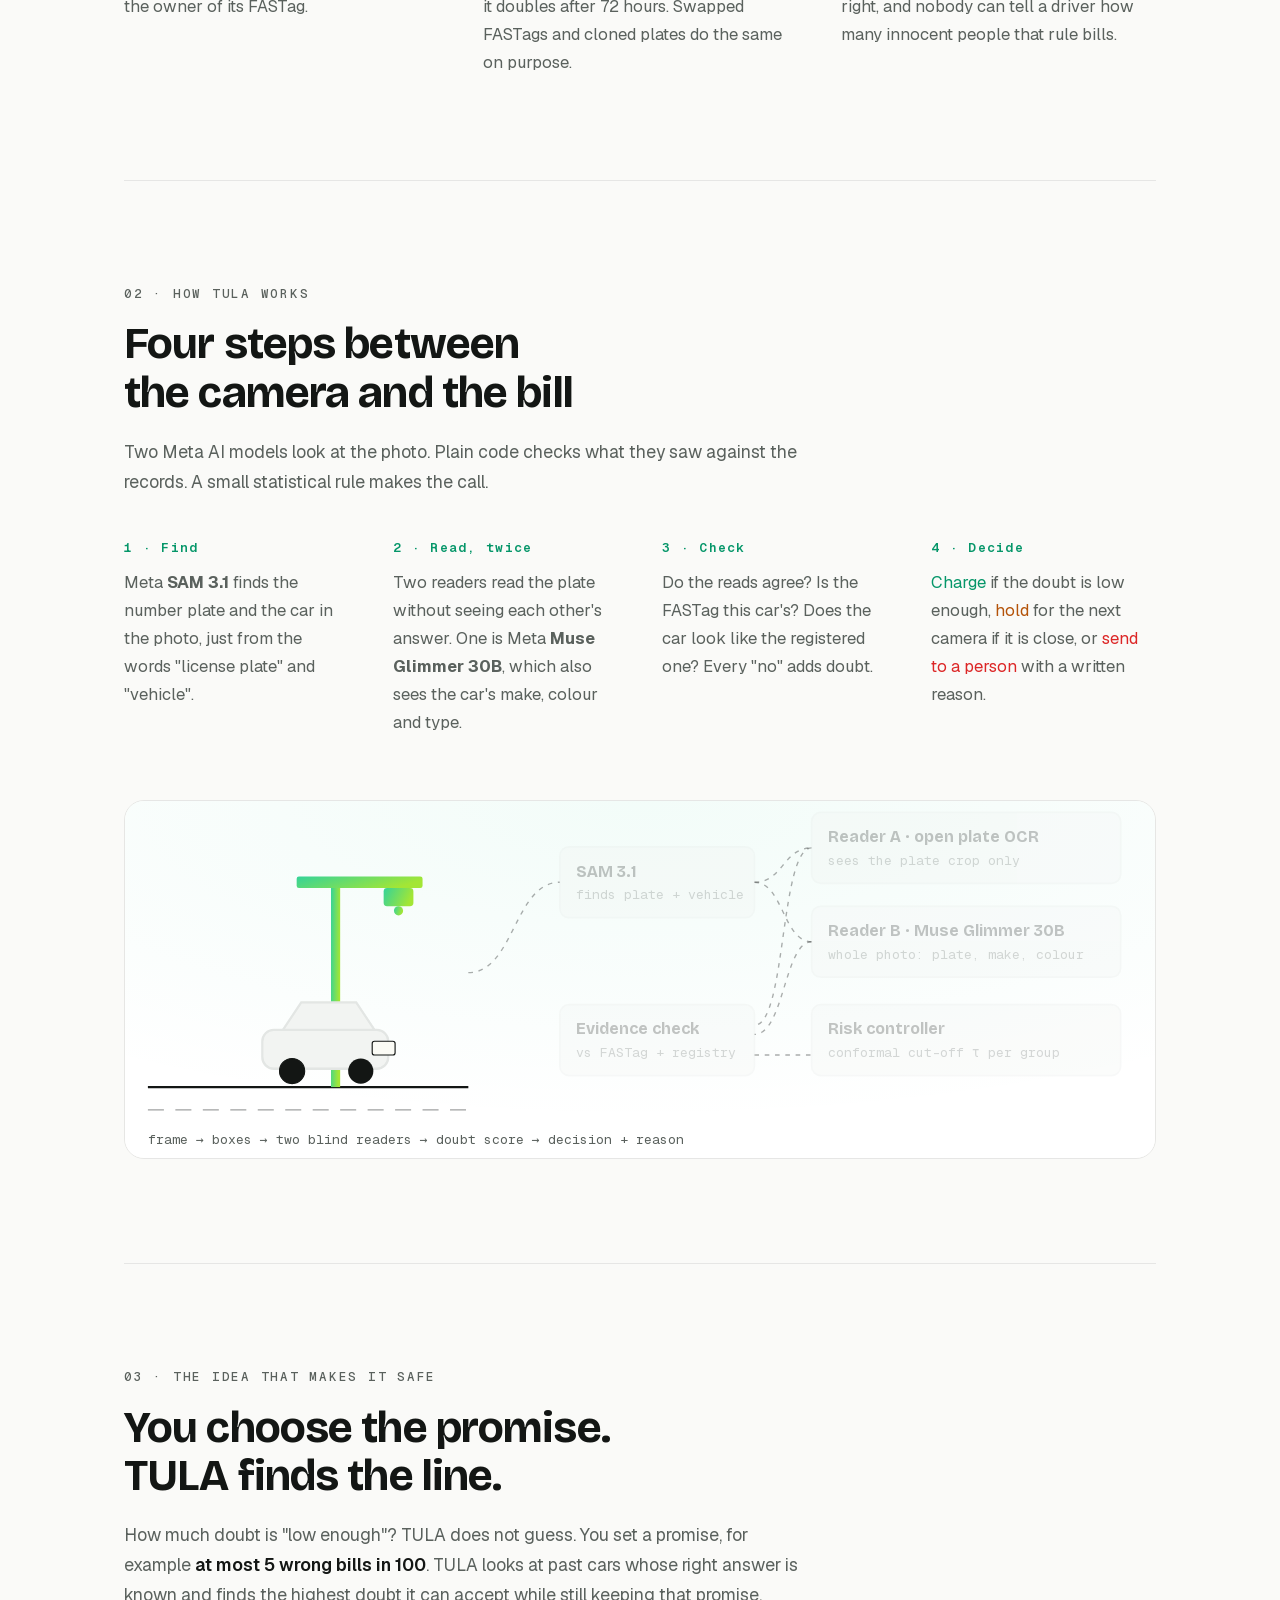
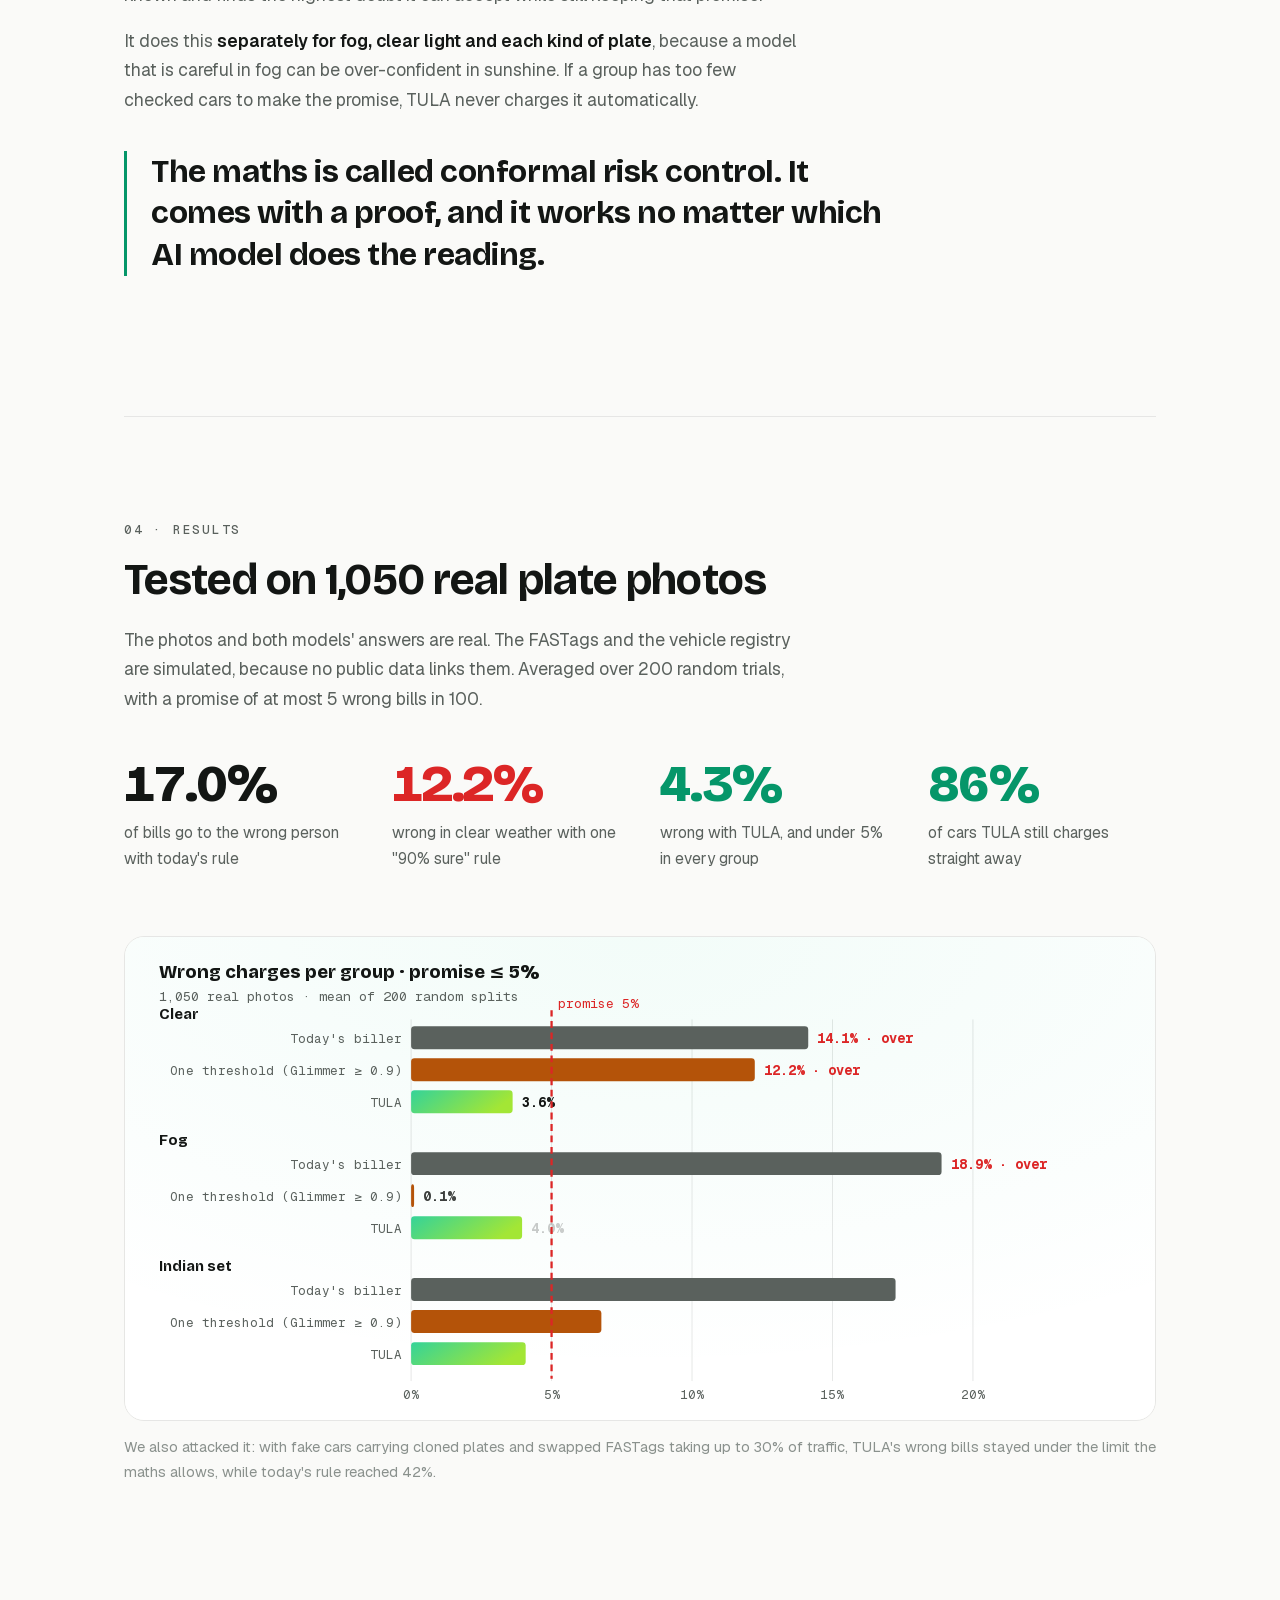
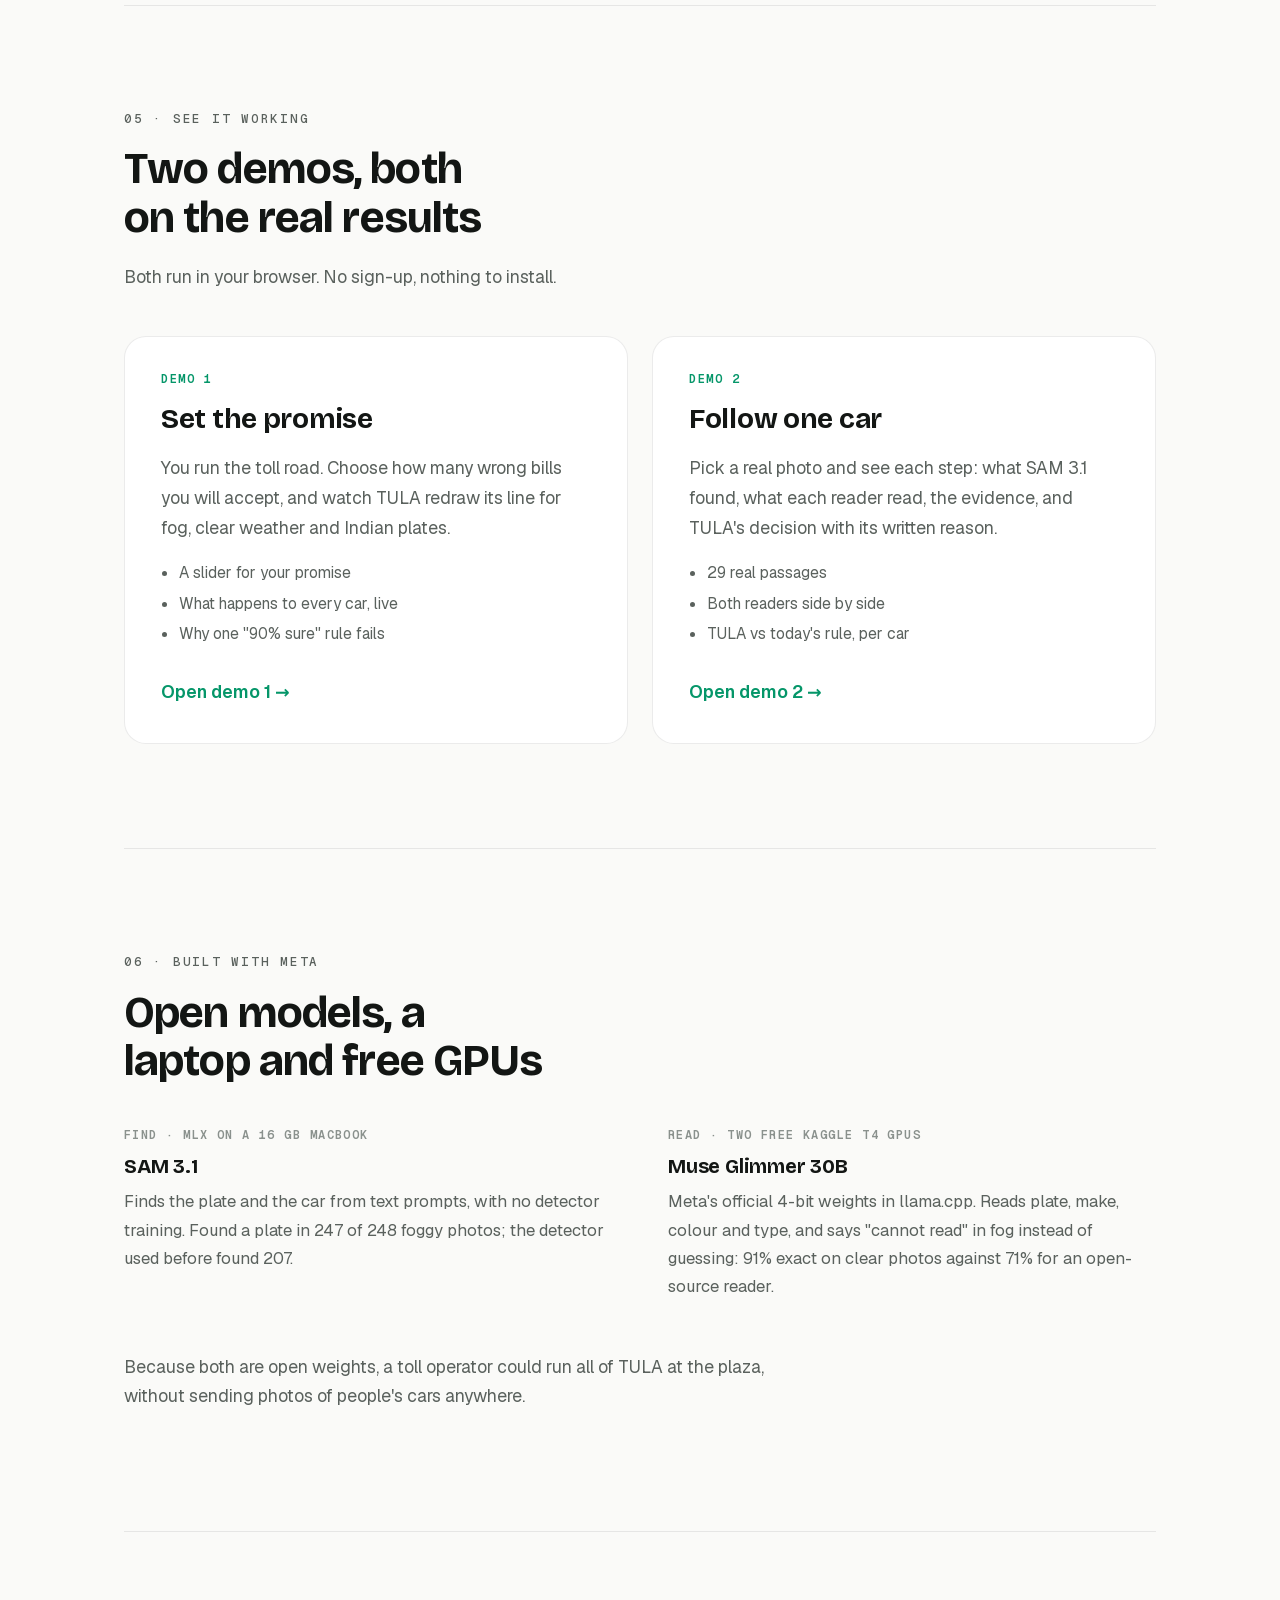
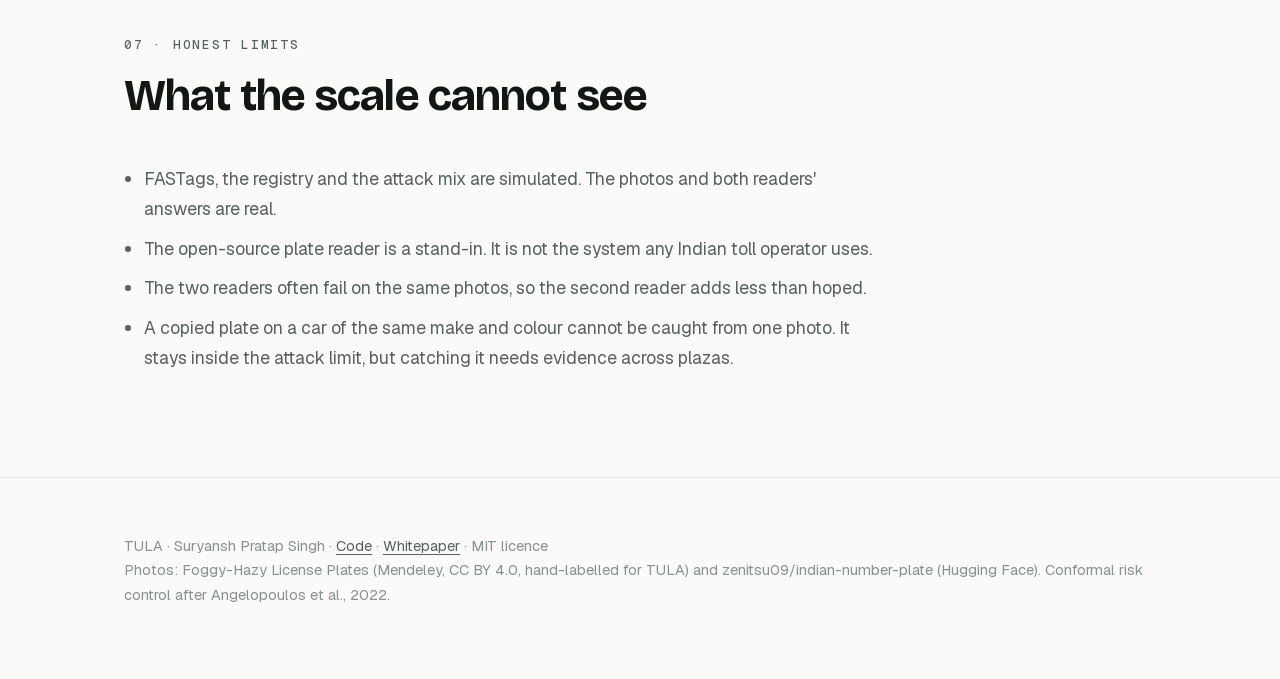
==== commit 06797649: "Add the demo video link to the README and website" ====
--- a/docs/index.html
+++ b/docs/index.html
@@ -27,6 +27,7 @@
     <p class="lede"><strong>TULA</strong> checks automatic toll bills before they are sent. If the evidence is strong, it charges. If not, it waits for another camera or asks a person. And it keeps a written promise: <strong>at most 5 wrong bills in every 100</strong>, in fog as well as sunshine.</p>
     <div class="cta">
       <a class="btn primary" href="#problem">Start with the problem ↓</a>
+      <a class="btn" href="https://youtu.be/q64mBXlkEQk">▶ Watch the 3-minute video</a>
       <a class="btn" href="#demos">Jump to the demos</a>
     </div>
     <div class="art"><img src="assets/scale.svg" alt="Animated balance scale: agreeing plate reads tip it to charge, a contradicting FASTag tips it to review, fog leaves it level and the passage is held" width="900" height="360"></div>
